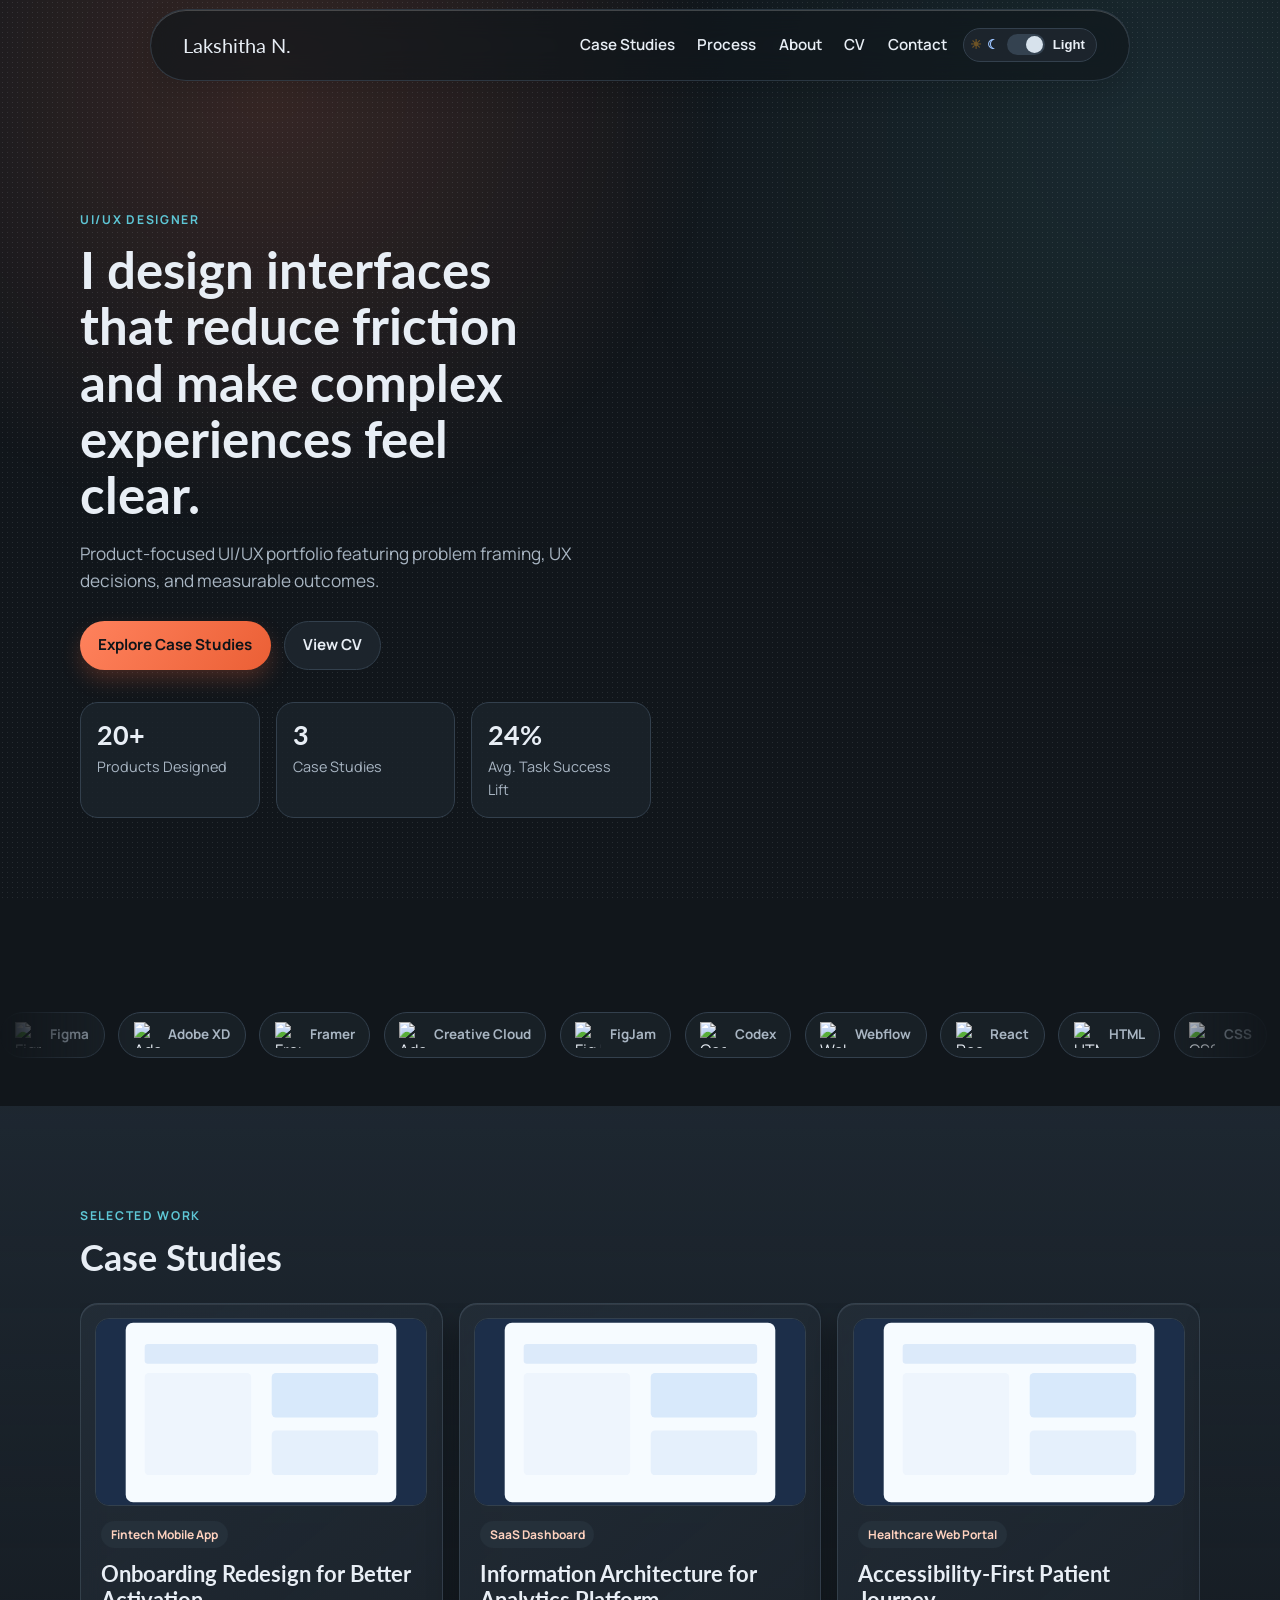
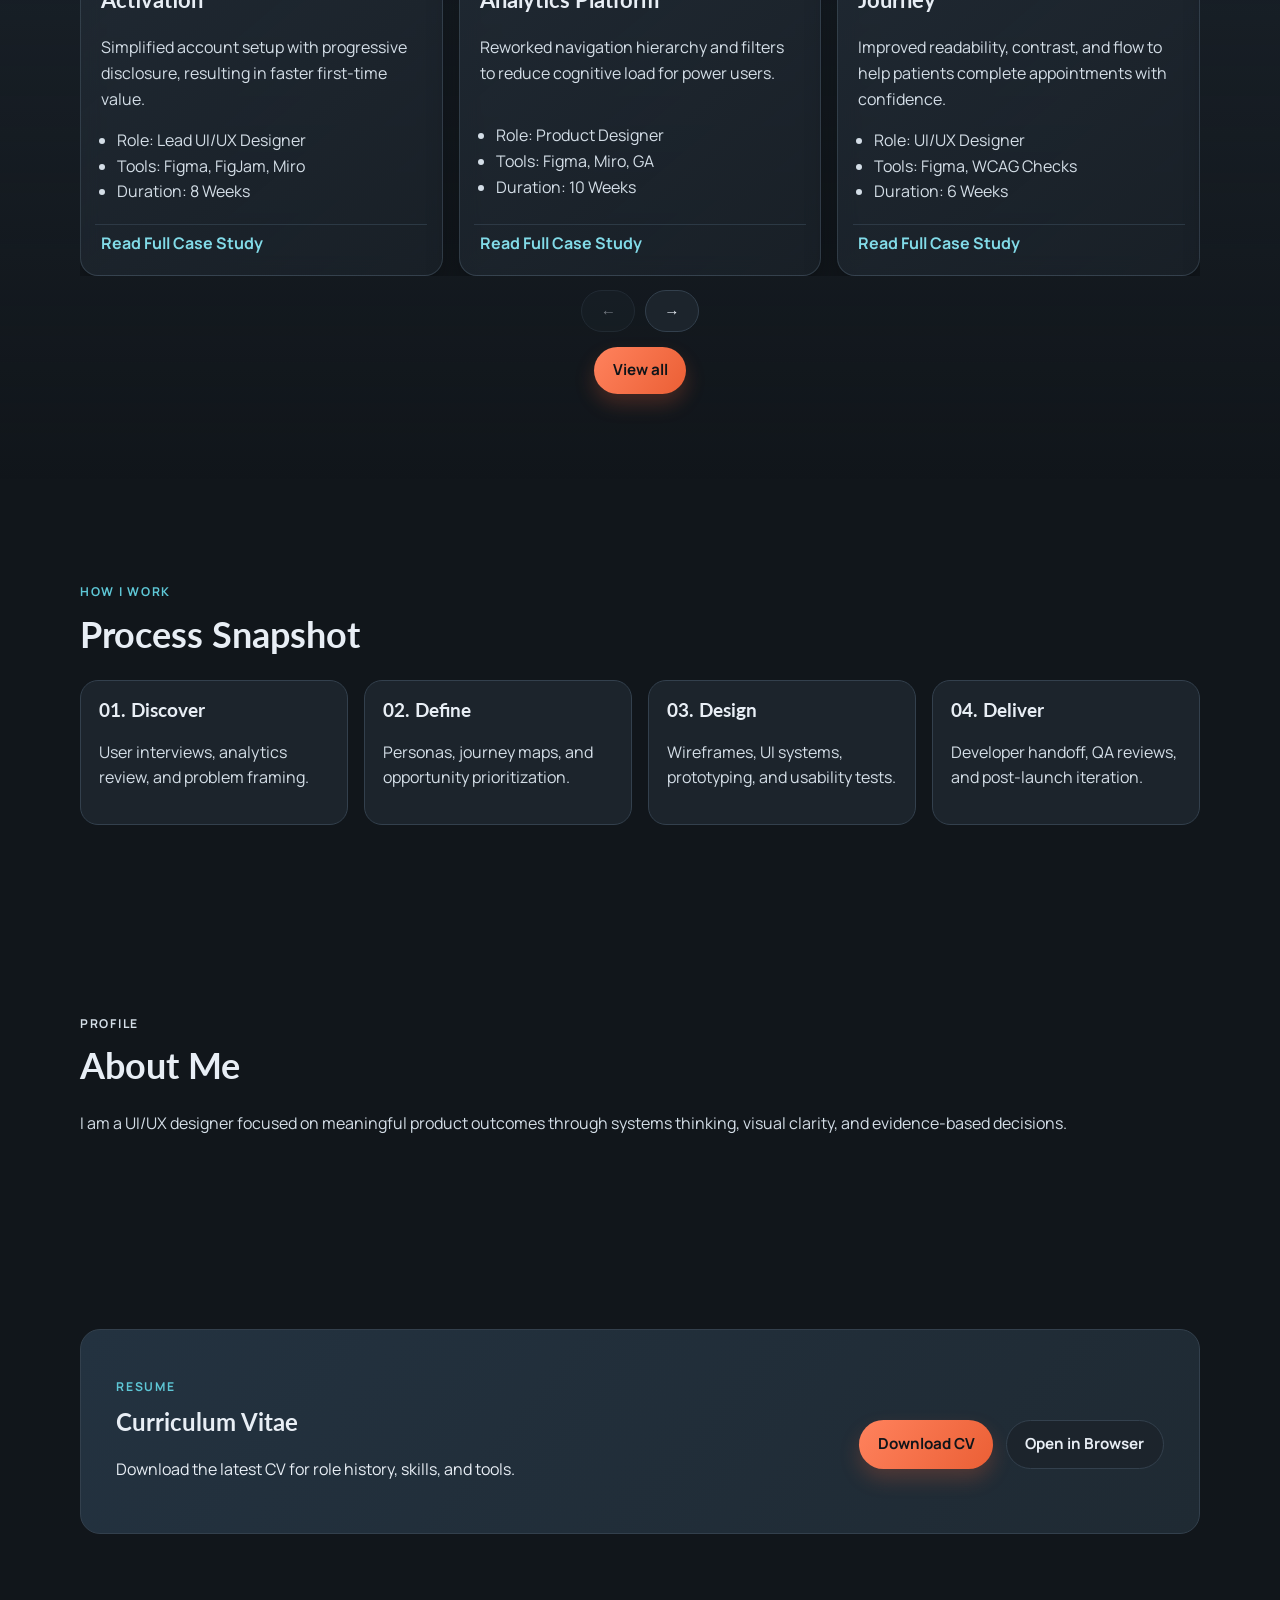
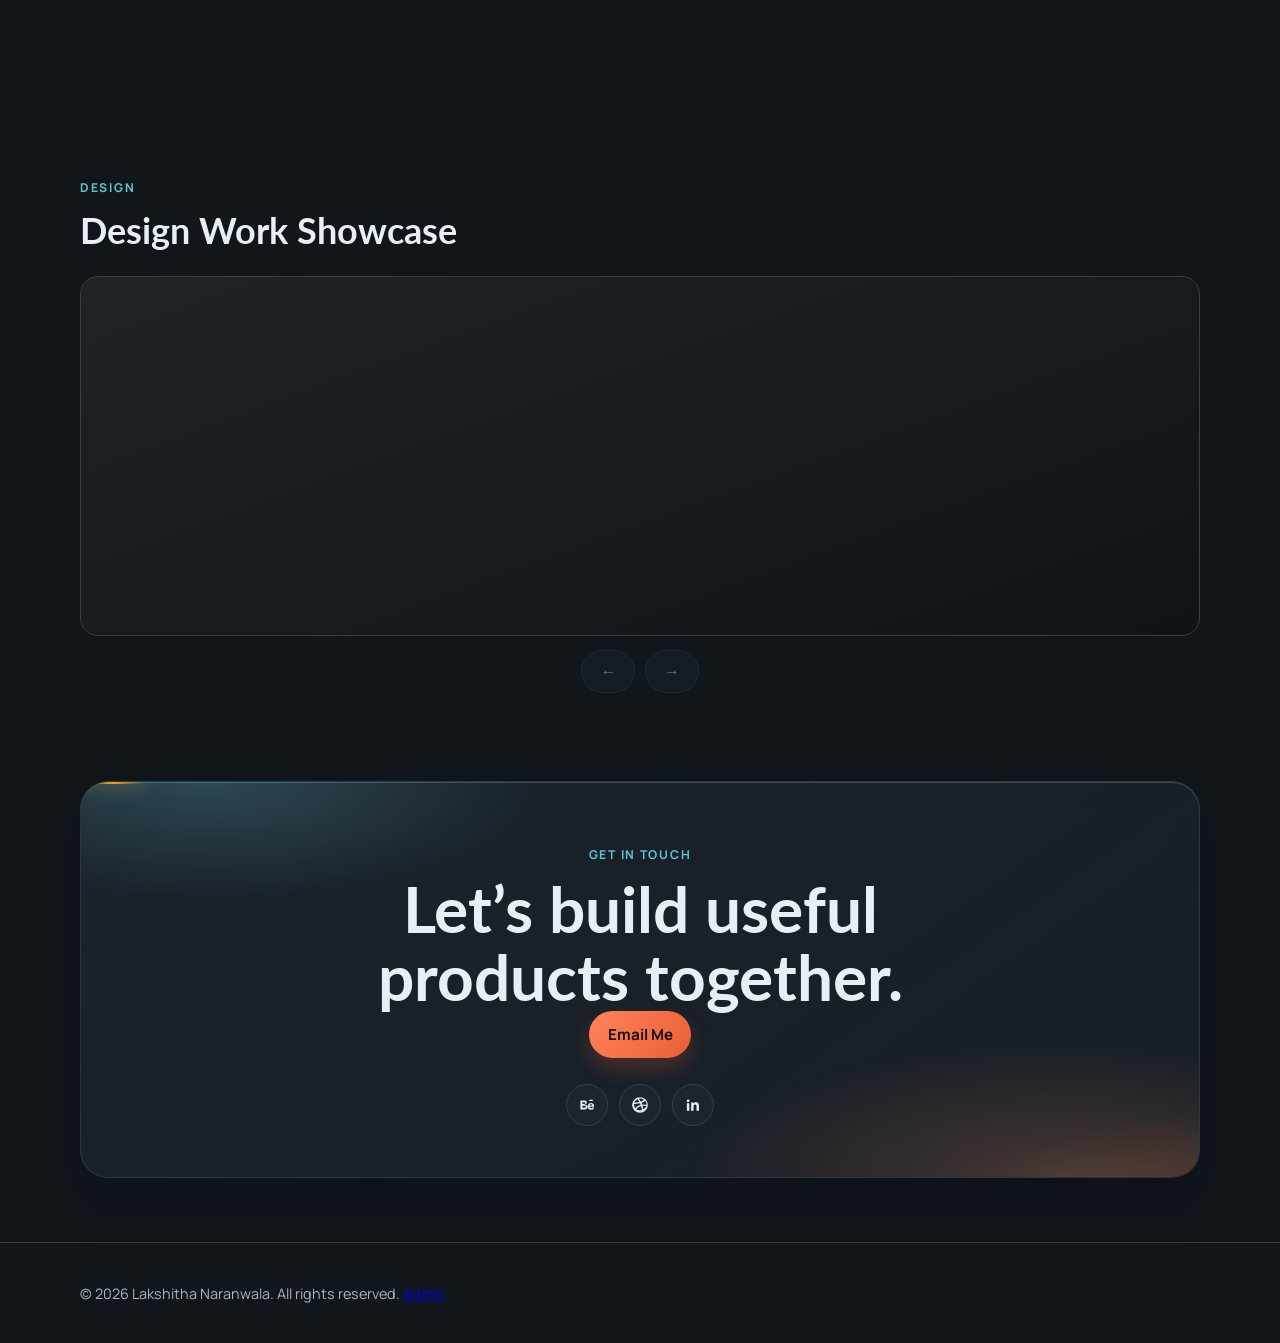
==== index.html @ b1d3817d "new case study page" ====
<!DOCTYPE html>
<html lang="en" data-theme="light">
  <head>
    <meta charset="UTF-8" />
    <meta name="viewport" content="width=device-width, initial-scale=1.0" />
    <title>Lakshitha Naranwala | UI/UX Portfolio</title>
    <meta
      name="description"
      content="UI/UX portfolio with case studies, process snapshots, and CV download."
    />
    <link rel="preconnect" href="https://fonts.googleapis.com" />
    <link rel="preconnect" href="https://fonts.gstatic.com" crossorigin />
    <link
      href="https://fonts.googleapis.com/css2?family=Lato:wght@500;700&family=Manrope:wght@400;500;700&display=swap"
      rel="stylesheet"
    />
    <link rel="stylesheet" href="styles.css" />
  </head>
  <body>
    <div class="grain" aria-hidden="true"></div>
    <header class="site-header" id="top">
      <nav class="nav container">
        <a class="brand" href="#top">Lakshitha N.</a>
        <ul class="nav-links">
          <li><a href="#work">Case Studies</a></li>
          <li><a href="#process">Process</a></li>
          <li><a href="#about">About</a></li>
          <li><a href="#cv">CV</a></li>
          <li><a href="#contact">Contact</a></li>
        </ul>
        <div class="nav-actions">
          <button class="theme-toggle" aria-label="Switch to dark mode" aria-pressed="false" title="Toggle theme">
            <span class="theme-icons" aria-hidden="true">
              <span class="icon-sun">☀</span>
              <span class="icon-moon">☾</span>
            </span>
            <span class="toggle-track" aria-hidden="true">
              <span class="toggle-thumb"></span>
            </span>
            <span class="toggle-label">Dark</span>
          </button>
          <button class="menu-btn" aria-label="Toggle navigation" aria-expanded="false">Menu</button>
        </div>
      </nav>
    </header>

    <main>
      <section class="hero container reveal">
        <div class="hero-layout">
          <div class="hero-main">
            <p class="eyebrow">UI/UX Designer</p>
            <h1>
              I design interfaces that reduce friction and make complex experiences feel clear.
            </h1>
            <p class="hero-copy">
              Product-focused UI/UX portfolio featuring problem framing, UX decisions, and measurable outcomes.
            </p>
            <div class="hero-actions">
              <a class="btn primary" href="#work">Explore Case Studies</a>
              <a class="btn ghost" href="assets/LakshithaNaranwala.pdf" target="_blank" rel="noopener">View CV</a>
            </div>
            <div class="hero-stats">
              <article>
                <h3>20+</h3>
                <p>Products Designed</p>
              </article>
              <article>
                <h3>3</h3>
                <p>Case Studies</p>
              </article>
              <article>
                <h3>24%</h3>
                <p>Avg. Task Success Lift</p>
              </article>
            </div>
          </div>
          <aside class="hero-spline-side" aria-label="3D interactive Spline animation">
            <spline-viewer
              class="hero-spline"
              url="https://prod.spline.design/DwSkJLmVl4JwE1gR/scene.splinecode"
            ></spline-viewer>
          </aside>
        </div>
      </section>

      <section class="logo-loop" aria-label="Design tools used">
        <div class="logo-marquee">
          <div class="logo-track">
            <div class="logo-item">
              <img src="https://img.icons8.com/color/96/figma--v1.png" alt="Figma logo" loading="lazy" />
              <span>Figma</span>
            </div>
            <div class="logo-item">
              <img src="https://img.icons8.com/color/96/adobe-xd--v2.png" alt="Adobe XD logo" loading="lazy" />
              <span>Adobe XD</span>
            </div>
            <div class="logo-item">
              <img src="https://img.icons8.com/?size=100&id=VNCICI1KKMxr&format=png&color=000000" alt="Framer logo" loading="lazy" />
              <span>Framer</span>
            </div>
            <div class="logo-item">
              <img
                src="https://img.icons8.com/color/96/adobe-creative-cloud.png"
                alt="Adobe Creative Cloud logo"
                loading="lazy"
              />
              <span>Creative Cloud</span>
            </div>
            <div class="logo-item">
              <img src="https://img.icons8.com/color/96/figma--v1.png" alt="FigJam logo" loading="lazy" />
              <span>FigJam</span>
            </div>
            <div class="logo-item">
              <img src="https://img.icons8.com/fluency/96/chatgpt.png" alt="Codex logo" loading="lazy" />
              <span>Codex</span>
            </div>
            <div class="logo-item">
              <img src="https://img.icons8.com/color/96/webflow.png" alt="Webflow logo" loading="lazy" />
              <span>Webflow</span>
            </div>
            <div class="logo-item">
              <img src="https://img.icons8.com/color/96/react-native.png" alt="React logo" loading="lazy" />
              <span>React</span>
            </div>
            <div class="logo-item">
              <img src="https://img.icons8.com/color/96/html-5--v1.png" alt="HTML logo" loading="lazy" />
              <span>HTML</span>
            </div>
            <div class="logo-item">
              <img src="https://img.icons8.com/color/96/css3.png" alt="CSS logo" loading="lazy" />
              <span>CSS</span>
            </div>
            <div class="logo-item">
              <img src="https://img.icons8.com/color/96/javascript--v1.png" alt="JavaScript logo" loading="lazy" />
              <span>JS</span>
            </div>
        
          </div>
          <div class="logo-track" aria-hidden="true">
            <div class="logo-item">
              <img src="https://img.icons8.com/color/96/figma--v1.png" alt="" loading="lazy" />
              <span>Figma</span>
            </div>
            <div class="logo-item">
              <img src="https://img.icons8.com/color/96/adobe-xd--v2.png" alt="" loading="lazy" />
              <span>Adobe XD</span>
            </div>
            <div class="logo-item">
              <img src="https://img.icons8.com/?size=100&id=VNCICI1KKMxr&format=png&color=000000" alt="" loading="lazy" />
              <span>Framer</span>
            </div>
            <div class="logo-item">
              <img src="https://img.icons8.com/color/96/adobe-creative-cloud.png" alt="" loading="lazy" />
              <span>Creative Cloud</span>
            </div>
            <div class="logo-item">
              <img src="https://img.icons8.com/color/96/figma--v1.png" alt="" loading="lazy" />
              <span>FigJam</span>
            </div>
            <div class="logo-item">
              <img src="https://img.icons8.com/fluency/96/chatgpt.png" alt="" loading="lazy" />
              <span>Codex</span>
            </div>
            <div class="logo-item">
              <img src="https://img.icons8.com/color/96/webflow.png" alt="" loading="lazy" />
              <span>Webflow</span>
            </div>
            <div class="logo-item">
              <img src="https://img.icons8.com/color/96/react-native.png" alt="" loading="lazy" />
              <span>React</span>
            </div>
            <div class="logo-item">
              <img src="https://img.icons8.com/color/96/html-5--v1.png" alt="" loading="lazy" />
              <span>HTML</span>
            </div>
            <div class="logo-item">
              <img src="https://img.icons8.com/color/96/css3.png" alt="" loading="lazy" />
              <span>CSS</span>
            </div>
            <div class="logo-item">
              <img src="https://img.icons8.com/color/96/javascript--v1.png" alt="" loading="lazy" />
              <span>JS</span>
            </div>
          
          </div>
        </div>
      </section>

      <section class="case-studies" id="work">
        <div class="container">
          <div class="section-head reveal">
            <p class="eyebrow">Selected Work</p>
            <h2>Case Studies</h2>
          </div>
          <div class="study-carousel reveal" id="studyCarousel" aria-label="Case studies carousel">
            <div class="study-window">
              <div class="study-track" id="studyTrack"></div>
            </div>
            <div class="carousel-controls">
              <button class="btn ghost carousel-btn" id="studyPrev" type="button" aria-label="Previous case studies">←</button>
              <button class="btn ghost carousel-btn" id="studyNext" type="button" aria-label="Next case studies">→</button>
            </div>
            <div class="carousel-actions">
              <a class="btn primary" href="case-studies.html">View all</a>
            </div>
          </div>
        </div>
      </section>

      <section class="process container" id="process">
        <div class="section-head reveal">
          <p class="eyebrow">How I Work</p>
          <h2>Process Snapshot</h2>
        </div>
        <div class="timeline">
          <article class="reveal">
            <h3>01. Discover</h3>
            <p>User interviews, analytics review, and problem framing.</p>
          </article>
          <article class="reveal">
            <h3>02. Define</h3>
            <p>Personas, journey maps, and opportunity prioritization.</p>
          </article>
          <article class="reveal">
            <h3>03. Design</h3>
            <p>Wireframes, UI systems, prototyping, and usability tests.</p>
          </article>
          <article class="reveal">
            <h3>04. Deliver</h3>
            <p>Developer handoff, QA reviews, and post-launch iteration.</p>
          </article>
        </div>
      </section>

      <section class="about container" id="about">
        <div class="section-head reveal">
          <p class="eyebrow">Profile</p>
          <h2>About Me</h2>
        </div>
        <p class="reveal">
          I am a UI/UX designer focused on meaningful product outcomes through systems thinking,
          visual clarity, and evidence-based decisions.
        </p>
      </section>

      <section class="cv container" id="cv">
        <div class="cv-card reveal">
          <div>
            <p class="eyebrow">Resume</p>
            <h2>Curriculum Vitae</h2>
            <p>Download the latest CV for role history, skills, and tools.</p>
          </div>
          <div class="cv-actions">
            <a class="btn primary" href="assets/LakshithaNaranwala.pdf" download>Download CV</a>
            <a class="btn ghost" href="assets/LakshithaNaranwala.pdf" target="_blank" rel="noopener">Open in Browser</a>
          </div>
        </div>
      </section>

      <section class="design-work container" id="design-work">
        <div class="section-head reveal">
          <p class="eyebrow">Design</p>
          <h2>Design Work Showcase</h2>
        </div>
        <div class="design-carousel reveal">
          <div class="design-stage">
            <div class="design-track" id="designTrack"></div>
          </div>
        
          <div class="carousel-controls">
            <button class="btn ghost carousel-btn" id="designPrev" type="button" aria-label="Previous designs">←</button>
            <button class="btn ghost carousel-btn" id="designNext" type="button" aria-label="Next designs">→</button>
          </div>
        </div>
      </section>

      <section class="contact container reveal" id="contact">
        <p class="eyebrow">Get in Touch</p>
        <h2>Let’s build useful products together.</h2>
        <a class="btn primary" href="mailto:youremail@example.com">Email Me</a>
        <div class="social-row" aria-label="Social profiles">
          <a
            class="social-link"
            href="https://www.behance.net/lakshithanaranwala"
            target="_blank"
            rel="noopener"
            aria-label="Behance profile"
          >
            <svg viewBox="0 0 24 24" aria-hidden="true"><path d="M9.25 11.2c1.42 0 2.44-.97 2.44-2.3 0-1.5-1.17-2.26-2.95-2.26H4.09v10.72h5.09c2.12 0 3.4-1.15 3.4-2.94 0-1.53-1.07-2.7-3.33-2.7Zm-2.69-2.43h2.01c.82 0 1.31.34 1.31 1.03 0 .74-.56 1.07-1.39 1.07H6.56V8.77Zm2.22 6.43H6.56v-2.37h2.31c1.03 0 1.57.38 1.57 1.16 0 .76-.56 1.21-1.66 1.21Zm7.95-5.74c-2.38 0-3.95 1.64-3.95 4.06 0 2.49 1.55 4.09 4 4.09 1.98 0 3.38-1.01 3.74-2.73h-2.12c-.19.54-.78.88-1.56.88-1.04 0-1.72-.61-1.84-1.64h5.62v-.65c0-2.39-1.4-4.01-3.89-4.01Zm-1.7 3.08c.17-.95.8-1.47 1.7-1.47.93 0 1.51.52 1.57 1.47h-3.27ZM14.6 7.15h4.34V5.73H14.6v1.42Z"/></svg>
          </a>
          <a
            class="social-link"
            href="https://dribbble.com/Naranwala"
            target="_blank"
            rel="noopener"
            aria-label="Dribbble profile"
          >
            <svg viewBox="0 0 24 24" aria-hidden="true"><path d="M12 2.6a9.4 9.4 0 1 0 0 18.8 9.4 9.4 0 0 0 0-18.8Zm6.4 4.33a7.77 7.77 0 0 1 1.66 4.8 16.4 16.4 0 0 0-5.2-.14 27.3 27.3 0 0 0-.91-1.98 13.4 13.4 0 0 0 4.45-2.68ZM12 4.24c1.77 0 3.4.6 4.69 1.6a11.8 11.8 0 0 1-3.5 2.2 38.2 38.2 0 0 0-2.33-3.39c.37-.27.75-.41 1.14-.41ZM8.99 5A36.8 36.8 0 0 1 11.3 8.3a32.3 32.3 0 0 1-6.36.8 7.8 7.8 0 0 1 4.05-4.1Zm-4.15 5.77h.34a34 34 0 0 0 6.94-.92c.29.53.56 1.08.8 1.64l-.4.12c-3.78 1.2-5.79 3.59-6.3 4.27a7.72 7.72 0 0 1-1.38-5.1Zm2.6 6.3c.36-.47 1.96-2.4 5.44-3.58l.23-.07c.56 1.45.95 2.96 1.14 4.5a7.77 7.77 0 0 1-6.82-.85Zm8.44.03a29 29 0 0 0-1.01-4.12 14.7 14.7 0 0 1 4.98.17 7.79 7.79 0 0 1-3.97 3.95Z"/></svg>
          </a>
          <a
            class="social-link"
            href="https://lk.linkedin.com/in/lakshitha-naranwala"
            target="_blank"
            rel="noopener"
            aria-label="LinkedIn profile"
          >
            <svg viewBox="0 0 24 24" aria-hidden="true"><path d="M6.14 8.75a1.72 1.72 0 1 1 0-3.44 1.72 1.72 0 0 1 0 3.44Zm-1.48 10.1h2.95V9.95H4.66v8.9Zm5.11 0h2.94v-4.96c0-1.32.25-2.6 1.88-2.6 1.6 0 1.62 1.5 1.62 2.7v4.86h2.95V13.4c0-2.66-.57-4.7-3.68-4.7-1.49 0-2.49.82-2.9 1.6h-.04v-1.36H9.77c.04.9 0 9.91 0 9.91Z"/></svg>
          </a>
        </div>
      </section>
    </main>

    <footer class="site-footer">
      <div class="container">
        <p>© <span id="year"></span> Lakshitha Naranwala. All rights reserved. <a href="admin.html">Admin</a></p>
      </div>
    </footer>

    <script type="module" src="https://unpkg.com/@splinetool/viewer@1.9.59/build/spline-viewer.js"></script>
    <script src="script.js"></script>
  </body>
</html>
---- styles.css ----
:root {
  --bg: #f5f0e8;
  --surface: #fffaf3;
  --surface-2: #f2e4d7;
  --text: #2d2218;
  --muted: #6a5848;
  --accent: #d65733;
  --accent-strong: #c6401d;
  --accent-2: #1f7a8c;
  --border: #dbc8b6;
  --shadow: 0 12px 32px rgba(71, 49, 31, 0.12);
  --header-bg: rgba(245, 240, 232, 0.75);
  --header-border: rgba(219, 200, 182, 0.5);
  --glow-1: rgba(214, 87, 51, 0.17);
  --glow-2: rgba(31, 122, 140, 0.13);
  --grain-color: #000;
  --solid-on-accent: #fff;
  --primary-shadow: 0 10px 20px rgba(198, 64, 29, 0.26);
  --stat-card-bg: rgba(255, 250, 243, 0.82);
  --frost-bg: rgba(255, 250, 243, 0.6);
  --case-gradient: linear-gradient(180deg, rgba(242, 228, 215, 0.55), rgba(245, 240, 232, 0));
  --study-bg-1: rgba(255, 250, 243, 0.78);
  --study-bg-2: rgba(255, 250, 243, 0.52);
  --study-border: rgba(255, 255, 255, 0.48);
  --study-shadow: 0 14px 28px rgba(58, 41, 26, 0.14);
  --inner-highlight: rgba(255, 255, 255, 0.45);
  --study-text: #4e3e30;
  --study-link: #0f5f6f;
  --tag-text: #5e401f;
  --cv-gradient: linear-gradient(130deg, #f8e9da, #e5f2f5);
  --mask-solid: #000;
  --switch-track: #d7c5b2;
  --switch-thumb: #fffaf3;
  --case-hero-bg: linear-gradient(145deg, rgba(255, 255, 255, 0.78), rgba(226, 240, 247, 0.58));
  --radius: 18px;
}

:root[data-theme='dark'] {
  --bg: #11161b;
  --surface: #1c242c;
  --surface-2: #25303a;
  --text: #e8eef5;
  --muted: #a8b5c2;
  --accent: #ff825d;
  --accent-strong: #eb5f35;
  --accent-2: #5ec7d6;
  --border: #33404d;
  --shadow: 0 14px 34px rgba(0, 0, 0, 0.45);
  --header-bg: rgba(17, 22, 27, 0.78);
  --header-border: rgba(71, 88, 104, 0.5);
  --glow-1: rgba(255, 130, 93, 0.16);
  --glow-2: rgba(94, 199, 214, 0.12);
  --grain-color: #cfd7e0;
  --solid-on-accent: #0f1419;
  --primary-shadow: 0 10px 20px rgba(235, 95, 53, 0.24);
  --stat-card-bg: rgba(28, 36, 44, 0.82);
  --frost-bg: rgba(28, 36, 44, 0.72);
  --case-gradient: linear-gradient(180deg, rgba(34, 45, 56, 0.75), rgba(17, 22, 27, 0));
  --study-bg-1: rgba(36, 46, 57, 0.8);
  --study-bg-2: rgba(28, 36, 44, 0.62);
  --study-border: rgba(124, 149, 171, 0.24);
  --study-shadow: 0 16px 30px rgba(0, 0, 0, 0.4);
  --inner-highlight: rgba(255, 255, 255, 0.08);
  --study-text: #d4dee7;
  --study-link: #82dbe8;
  --tag-text: #ffd2bf;
  --cv-gradient: linear-gradient(130deg, #233240, #1f2a33);
  --mask-solid: #fff;
  --switch-track: #344250;
  --switch-thumb: #d7e2ec;
  --case-hero-bg: linear-gradient(145deg, rgba(34, 48, 63, 0.84), rgba(27, 40, 53, 0.76));
}

* {
  box-sizing: border-box;
}

html {
  scroll-behavior: smooth;
}

body {
  margin: 0;
  position: relative;
  background: var(--bg);
  color: var(--text);
  font-family: 'Manrope', sans-serif;
  line-height: 1.6;
  overflow-x: hidden;
  transition: background-color 0.3s ease, color 0.3s ease;
}

body::before,
body::after {
  content: '';
  position: fixed;
  inset: -8%;
  pointer-events: none;
  z-index: -2;
}

body::before {
  background: radial-gradient(circle at 25% 15%, var(--glow-1), transparent 32%);
  animation: glow-breathe-a 5s ease-in-out infinite;
}

body::after {
  background: radial-gradient(circle at 85% 20%, var(--glow-2), transparent 36%);
  animation: glow-breathe-b 10s ease-in-out infinite;
}

h1{
  font-family: 'Lato', sans-serif;
  line-height: 1.1;
  margin-top: 0;
  font-size: x-large;
}

h2,
h3,
a.brand {
  font-family: 'Lato', sans-serif;
  line-height: 1.2;
  margin-top: 0;
}

img {
  max-width: 100%;
  display: block;
}

.container {
  width: min(1120px, 92vw);
  margin: 0 auto;
}

.grain {
  position: fixed;
  inset: 0;
  pointer-events: none;
  opacity: 0.12;
  background-image: radial-gradient(var(--grain-color) 0.35px, transparent 0.35px);
  background-size: 5px 5px;
  z-index: -1;
}

body:has(.case-layout) .grain {
  display: none;
}

.site-header {
  position: sticky;
  top: 0;
  z-index: 40;
  padding: 0.55rem 0 0.2rem;
  background: transparent;
  border: 0;
  pointer-events: none;
  transition: padding 0.25s ease;
}

.nav {
  display: flex;
  align-items: center;
  justify-content: space-between;
  gap: 1rem;
  min-height: 72px;
  width: min(980px, 92vw);
  padding: 0 2rem;
  border-radius: 999px;
  border: 1px solid var(--header-border);
  background: color-mix(in srgb, var(--header-bg), transparent 12%);
  backdrop-filter: blur(14px) saturate(1.15);
  -webkit-backdrop-filter: blur(14px) saturate(1.15);
  box-shadow:
    0 10px 24px rgba(0, 0, 0, 0.12),
    inset 0 1px 0 rgba(255, 255, 255, 0.2);
  pointer-events: auto;
  transition: min-height 0.25s ease, box-shadow 0.25s ease, transform 0.25s ease;
}

.site-header.island-scrolled {
  padding-top: 0.35rem;
}

.site-header.island-scrolled .nav {
  min-height: 64px;
  transform: translateY(-1px);
  box-shadow:
    0 14px 30px rgba(0, 0, 0, 0.2),
    inset 0 1px 0 rgba(255, 255, 255, 0.18);
}

.brand {
  text-decoration: none;
  color: var(--text);
  font-size: 1.25rem;
}

.nav-actions {
  display: flex;
  align-items: center;
  gap: 0.55rem;
}

.nav-links {
  list-style: none;
  display: flex;
  gap: 1.4rem;
  margin: 0 0 0 auto;
  padding: 0;
}

.nav-links a {
  color: var(--text);
  text-decoration: none;
  font-weight: 600;
  font-size: 0.95rem;
}

.menu-btn {
  display: none;
  border: 1px solid var(--border);
  background: var(--surface);
  color: var(--text);
  border-radius: 999px;
  padding: 0.45rem 0.9rem;
  font-weight: 700;
}

.theme-toggle {
  display: inline-flex;
  align-items: center;
  gap: 0.5rem;
  border: 1px solid var(--border);
  background: var(--surface);
  color: var(--text);
  border-radius: 999px;
  padding: 0.35rem 0.7rem 0.35rem 0.4rem;
  font-weight: 700;
  font-size: 0.82rem;
  cursor: pointer;
}

.theme-icons {
  display: inline-flex;
  align-items: center;
  gap: 0.3rem;
  font-size: 0.82rem;
  line-height: 1;
}

.icon-sun,
.icon-moon {
  opacity: 0.5;
  transition: opacity 0.2s ease, color 0.2s ease;
}

.icon-sun {
  color: #d28d1d;
  opacity: 1;
}

.icon-moon {
  color: #6886a8;
}

:root[data-theme='dark'] .icon-sun {
  opacity: 0.45;
}

:root[data-theme='dark'] .icon-moon {
  opacity: 1;
  color: #9cc4ff;
}

.toggle-track {
  width: 38px;
  height: 21px;
  border-radius: 999px;
  background: var(--switch-track);
  padding: 2px;
  display: inline-flex;
  align-items: center;
}

.toggle-thumb {
  width: 17px;
  height: 17px;
  border-radius: 50%;
  background: var(--switch-thumb);
  transform: translateX(0);
  transition: transform 0.2s ease;
}

:root[data-theme='dark'] .toggle-thumb {
  transform: translateX(17px);
}

main {
  padding-bottom: 4rem;
}

section {
  padding: 5.5rem 0;
}

.hero {
  padding-top: 1.5rem;
}

.hero-layout {
  display: grid;
  grid-template-columns: minmax(0, 1.05fr) minmax(320px, 0.95fr);
  align-items: center;
  gap: clamp(1rem, 2.8vw, 2rem);
}

.hero-main {
  min-width: 0;
}

.eyebrow {
  text-transform: uppercase;
  letter-spacing: 0.14em;
  font-weight: 700;
  font-size: 0.76rem;
  color: var(--accent-2);
  margin-bottom: 0.7rem;
}

.hero h1 {
  font-size: clamp(2rem, 4vw, 4rem);
  max-width: 16ch;
  margin-bottom: 1rem;
}

.hero-copy {
  max-width: 60ch;
  color: var(--muted);
  font-size: 1.08rem;
}

.hero-actions,
.cv-actions {
  display: flex;
  flex-wrap: wrap;
  gap: 0.8rem;
  margin-top: 1.6rem;
}

.btn {
  display: inline-flex;
  align-items: center;
  justify-content: center;
  text-decoration: none;
  border-radius: 999px;
  font-weight: 700;
  font-size: 0.95rem;
  padding: 0.72rem 1.15rem;
  transition: transform 0.2s ease, box-shadow 0.2s ease, background-color 0.2s ease;
}

.btn:hover {
  transform: translateY(-2px);
}

.btn.primary {
  color: var(--solid-on-accent);
  background: linear-gradient(125deg, var(--accent), var(--accent-strong));
  box-shadow: var(--primary-shadow);
}

.btn.ghost {
  color: var(--text);
  background: var(--surface);
  border: 1px solid var(--border);
}

.hero-stats {
  margin-top: 2rem;
  display: grid;
  grid-template-columns: repeat(3, minmax(120px, 1fr));
  gap: 1rem;
}

.hero-stats article {
  background: var(--stat-card-bg);
  border: 1px solid var(--border);
  border-radius: var(--radius);
  padding: 1rem;
}

.hero-stats h3 {
  margin-bottom: 0.2rem;
  font-size: 1.7rem;
}

.hero-stats p {
  margin: 0;
  font-size: 0.9rem;
  color: var(--muted);
}

.hero-spline-side {
  min-height: 420px;
}

.hero-spline {
  width: 800px;
  height: 800px;
  display: block;
}

.logo-loop {
  padding: 1rem 0 3rem;
  background: transparent;
}

.logo-marquee {
  width: 100%;
  display: flex;
  gap: 0.85rem;
  overflow: hidden;
  mask-image: linear-gradient(to right, transparent, var(--mask-solid) 10%, var(--mask-solid) 90%, transparent);
}

.logo-track {
  min-width: max-content;
  flex-shrink: 0;
  display: flex;
  align-items: center;
  gap: 0.85rem;
  animation: logo-scroll 20s linear infinite;
}

.logo-item {
  display: inline-flex;
  align-items: center;
  gap: 0.55rem;
  border: 1px solid var(--border);
  border-radius: 999px;
  padding: 0.55rem 0.9rem;
  background: var(--frost-bg);
  backdrop-filter: blur(4px);
}

.logo-item img {
  width: 26px;
  height: 26px;
  object-fit: contain;
}

.logo-item span {
  font-size: 0.84rem;
  color: var(--muted);
  font-weight: 700;
  white-space: nowrap;
}

.section-head {
  margin-bottom: 1.5rem;
}

.section-head.problem-head {
  margin-bottom: 0;
}

.section-head h2 {
  font-size: clamp(1.6rem, 2.8vw, 2.6rem);
  margin-bottom: 0.2rem;
}

.section-head.center {
  text-align: center;
}

.section-head.center h2 {
  margin-left: auto;
  margin-right: auto;
}

.section-head.problem-head + .cs-problem {
  padding-top: 0;
}

.case-studies {
  background: var(--case-gradient);
}

.study-grid {
  display: grid;
  grid-template-columns: repeat(3, minmax(0, 1fr));
  gap: 1rem;
}

.study-carousel {
  margin-top: 0.4rem;
}

.study-window {
  overflow: hidden;
}

.study-track {
  display: flex;
  gap: 1rem;
  transition: transform 0.35s ease;
  will-change: transform;
}

.study-track .study-card {
  flex: 0 0 calc((100% - 2rem) / 3);
}

.carousel-controls {
  margin-top: 0.9rem;
  display: flex;
  justify-content: center;
  gap: 0.6rem;
}

.carousel-actions {
  margin-top: 0.9rem;
  display: flex;
  justify-content: center;
}

.carousel-btn {
  min-width: 52px;
}

.carousel-btn:disabled {
  opacity: 0.45;
  cursor: not-allowed;
}

.study-card {
  background: linear-gradient(140deg, var(--study-bg-1), var(--study-bg-2));
  border: 1px solid var(--study-border);
  border-radius: var(--radius);
  padding: 0.9rem;
  box-shadow: var(--study-shadow), inset 0 1px 0 var(--inner-highlight);
  backdrop-filter: blur(10px);
  -webkit-backdrop-filter: blur(10px);
  display: flex;
  flex-direction: column;
  min-height: 100%;
  position: relative;
  overflow: hidden;
  transition: opacity 0.32s ease, transform 0.32s ease;
}

.study-track:hover .study-card {
  opacity: 0.7;
}

.study-track:hover .study-card:hover {
  opacity: 1;
}

.study-card::before {
  content: '';
  position: absolute;
  top: 0;
  left: 0;
  width: 64px;
  height: 2px;
  border-radius: 999px;
  background: linear-gradient(
    90deg,
    rgba(86, 214, 255, 0),
    rgb(248, 162, 3),
    rgba(86, 214, 255, 0)
  );
  box-shadow: 0 0 16px rgba(255, 187, 0, 0.8), 0 0 28px rgba(86, 214, 255, 0.42);
  opacity: 0;
  pointer-events: none;
  z-index: 2;
}

.study-card:hover::before {
  opacity: 1;
  animation: study-border-travel 4.2s linear infinite;
}

@media (hover: none) {
  .study-track:hover .study-card,
  .study-track:hover .study-card:hover {
    opacity: 1;
  }

  .study-card:hover::before {
    opacity: 0;
    animation: none;
  }
}

@keyframes study-border-travel {
  0% {
    top: 0;
    left: 0;
    width: 64px;
    height: 2px;
  }
  24% {
    top: 0;
    left: calc(100% - 64px);
    width: 64px;
    height: 2px;
  }
  25% {
    top: 0;
    left: calc(100% - 2px);
    width: 2px;
    height: 64px;
  }
  49% {
    top: calc(100% - 64px);
    left: calc(100% - 2px);
    width: 2px;
    height: 64px;
  }
  50% {
    top: calc(100% - 2px);
    left: calc(100% - 64px);
    width: 64px;
    height: 2px;
  }
  74% {
    top: calc(100% - 2px);
    left: 0;
    width: 64px;
    height: 2px;
  }
  75% {
    top: calc(100% - 64px);
    left: 0;
    width: 2px;
    height: 64px;
  }
  100% {
    top: 0;
    left: 0;
    width: 2px;
    height: 64px;
  }
}

.study-card-media {
  margin: 0;
  border-radius: calc(var(--radius) - 4px);
  overflow: hidden;
  border: 1px solid var(--border);
  background: var(--surface);
}

.study-card-media img {
  width: 100%;
  aspect-ratio: 16 / 9;
  object-fit: cover;
  display: block;
}

.study-card-content {
  padding: 0.95rem 0.35rem 0.2rem;
  flex: 1;
}

.study-card-footer {
  margin-top: auto;
  padding: 0.4rem 0.35rem 0.2rem;
  border-top: 1px solid color-mix(in srgb, var(--border) 78%, transparent);
}

.tag {
  display: inline-block;
  background: var(--surface-2);
  color: var(--tag-text);
  border-radius: 999px;
  padding: 0.25rem 0.62rem;
  font-size: 0.75rem;
  font-weight: 700;
  margin-bottom: 0.85rem;
}

.tag-lock {
  margin-left: 0.35rem;
  font-size: 0.72rem;
  vertical-align: middle;
}

.study-card h3 {
  font-size: 1.35rem;
}

.study-card p,
.study-card li,
.about p,
.timeline p {
  color: var(--study-text);
}

.study-card p {
  display: -webkit-box;
  -webkit-line-clamp: 3;
  -webkit-box-orient: vertical;
  overflow: hidden;
  min-height: 4.5em;
}

.study-card ul {
  padding-left: 1rem;
}

.study-card-meta {
  margin-top: 0.65rem;
}

.study-card a {
  display: block;
  color: var(--study-link);
  font-weight: 700;
  text-decoration: none;
}

.case-studies-page {
  padding-bottom: 3rem;
}

.case-studies-page {
  background: #ffffff;
  position: relative;
}

html[data-theme='dark'] .case-studies-page {
  background: #000000;
}

.case-studies-page .grain {
  display: none;
}

.case-studies-page::before,
.case-studies-page::after {
  background: none;
  animation: none;
  content: none;
}

.case-studies-hero h1 {
  font-size: clamp(4.8rem, 12vw, 8.4rem);
  margin: 0.35rem 0 0.6rem;
}

.hero-dim-word {
  opacity: 0.5;
}

.principles-list {
  display: grid;
  grid-template-columns: repeat(4, minmax(0, 1fr));
  gap: 1.6rem;
  margin-top: 1.6rem;
}

.principle-row {
  display: grid;
  gap: 0.8rem;
  padding: 0.2rem 0.1rem;
  border: none;
  border-radius: 0;
  background: transparent;
}

.principle-icon {
  width: 44px;
  height: 44px;
  border-radius: 0;
  display: block;
  object-fit: contain;
  background: transparent;
}

html[data-theme='dark'] .case-studies-page .principle-icon {
  filter: invert(1);
}

.principle-row h3 {
  margin: 0 0 0.25rem;
}

.principle-row p {
  margin: 0;
  color: var(--muted);
}

.case-studies-grid-section {
  margin-top: 2rem;
}

.case-studies-grid {
  display: grid;
  grid-template-columns: repeat(2, minmax(0, 1fr));
  gap: 1.2rem;
  margin-top: 1.4rem;
}

@media (max-width: 900px) {
  .principles-list {
    grid-template-columns: repeat(2, minmax(0, 1fr));
  }

  .case-studies-grid {
    grid-template-columns: 1fr;
  }
}

@media (max-width: 600px) {
  .principles-list {
    grid-template-columns: 1fr;
  }
}

.timeline {
  display: grid;
  grid-template-columns: repeat(4, minmax(0, 1fr));
  gap: 1rem;
}

.timeline article {
  background: var(--surface);
  border: 1px solid var(--border);
  border-radius: var(--radius);
  padding: 1.1rem;
}

.cv-card {
  background: var(--cv-gradient);
  border: 1px solid var(--border);
  border-radius: calc(var(--radius) + 2px);
  padding: clamp(1.2rem, 2.8vw, 2.2rem);
  display: flex;
  align-items: center;
  justify-content: space-between;
  gap: 1rem;
}

.design-work {
  margin-top: 3.5rem;
}

.design-carousel {
  margin-top: 1.2rem;
}

.design-stage {
  position: relative;
  height: 360px;
  perspective: 1200px;
  overflow: hidden;
  border-radius: 18px;
  background: linear-gradient(160deg, rgba(255, 255, 255, 0.06), rgba(0, 0, 0, 0.08));
  border: 1px solid var(--border);
}

.design-track {
  position: relative;
  height: 100%;
  transform-style: preserve-3d;
}

.design-card {
  position: absolute;
  top: 50%;
  left: 50%;
  width: 260px;
  height: 320px;
  transform-style: preserve-3d;
  transform-origin: center;
  transition: transform 0.6s ease, opacity 0.4s ease;
  border-radius: 16px;
  overflow: hidden;
  background: var(--surface);
  box-shadow: 0 20px 40px rgba(0, 0, 0, 0.18);
  border: 1px solid color-mix(in srgb, var(--border) 65%, transparent);
}

.design-card img {
  width: 100%;
  height: 100%;
  object-fit: cover;
  display: block;
}

.design-empty {
  margin: 0.8rem 0 0;
  color: var(--muted);
}

@media (max-width: 900px) {
  .design-stage {
    height: 320px;
  }
  .design-card {
    width: 220px;
    height: 280px;
  }
}

.contact {
  text-align: center;
  position: relative;
  overflow: hidden;
  border-radius: 28px;
  border: 1px solid color-mix(in srgb, var(--border) 70%, transparent);
  background:
    radial-gradient(700px 280px at -8% -30%, rgba(82, 204, 255, 0.26), transparent 55%),
    radial-gradient(620px 240px at 108% 118%, rgba(255, 135, 74, 0.28), transparent 58%),
    linear-gradient(145deg, color-mix(in srgb, var(--surface) 90%, transparent), color-mix(in srgb, var(--frost-bg) 85%, transparent));
  box-shadow: 0 26px 50px rgba(4, 12, 26, 0.2), inset 0 1px 0 rgba(255, 255, 255, 0.18);
  backdrop-filter: blur(14px) saturate(1.08);
  -webkit-backdrop-filter: blur(14px) saturate(1.08);
  padding: clamp(2.2rem, 4vw, 3.2rem) clamp(1rem, 3vw, 2rem);
}

.contact > * {
  position: relative;
  z-index: 2;
}

.contact h1,
.contact h2 {
  font-size: clamp(2.1rem, 5.4vw, 4rem);
  line-height: 1.06;
  max-width: 18ch;
  margin: 0.35rem auto 0;
}

.contact::before {
  content: '';
  position: absolute;
  top: 0;
  left: 0;
  width: 64px;
  height: 2px;
  border-radius: 999px;
  background: linear-gradient(
    90deg,
    rgba(86, 214, 255, 0),
    rgb(248, 162, 3),
    rgba(86, 214, 255, 0)
  );
  box-shadow: 0 0 16px rgba(255, 187, 0, 0.8), 0 0 28px rgba(86, 214, 255, 0.42);
  opacity: 1;
  animation: contact-border-travel 4.2s linear infinite;
  pointer-events: none;
  z-index: 1;
}

.contact::after {
  content: '';
  position: absolute;
  inset: 0;
  border-radius: inherit;
  background:
    radial-gradient(500px 180px at 12% 0%, rgba(126, 220, 255, 0.2), transparent 66%),
    radial-gradient(560px 200px at 88% 100%, rgba(255, 153, 102, 0.2), transparent 68%);
  pointer-events: none;
  z-index: 0;
}

.social-row {
  margin-top: 1.6rem;
  display: flex;
  justify-content: center;
  align-items: center;
  gap: 0.7rem;
}

.contact-cta-btn {
  margin-top: 1.4rem;
}

.social-link {
  width: 42px;
  height: 42px;
  border-radius: 999px;
  display: inline-flex;
  align-items: center;
  justify-content: center;
  color: var(--text);
  border: 1px solid var(--border);
  background: var(--surface);
  transition: transform 0.22s ease, border-color 0.22s ease, color 0.22s ease;
}

.social-link svg {
  width: 20px;
  height: 20px;
  fill: currentColor;
}

.social-link:hover {
  transform: translateY(-2px);
  color: var(--accent-2);
  border-color: var(--accent-2);
}

@keyframes contact-border-travel {
  0% {
    top: 0;
    left: 0;
    width: 64px;
    height: 2px;
  }
  24% {
    top: 0;
    left: calc(100% - 64px);
    width: 64px;
    height: 2px;
  }
  25% {
    top: 0;
    left: calc(100% - 2px);
    width: 2px;
    height: 64px;
  }
  49% {
    top: calc(100% - 64px);
    left: calc(100% - 2px);
    width: 2px;
    height: 64px;
  }
  50% {
    top: calc(100% - 2px);
    left: calc(100% - 64px);
    width: 64px;
    height: 2px;
  }
  74% {
    top: calc(100% - 2px);
    left: 0;
    width: 64px;
    height: 2px;
  }
  75% {
    top: calc(100% - 64px);
    left: 0;
    width: 2px;
    height: 64px;
  }
  100% {
    top: 0;
    left: 0;
    width: 2px;
    height: 64px;
  }
}

.site-footer {
  border-top: 1px solid var(--border);
  padding: 1.5rem 0;
  color: var(--muted);
  font-size: 0.9rem;
}

.case-main {
  --cs-paragraph-size: 16px;
  --cs-problem-size: var(--cs-paragraph-size);
  padding: 4.5rem 0 3.5rem;
}

.case-hero {
  background: var(--case-hero-bg);
  border: 1px solid var(--border);
  border-radius: calc(var(--radius) + 4px);
  padding: clamp(1.2rem, 3vw, 2rem);
  box-shadow: var(--shadow);
}

.case-back {
  display: inline-flex;
  align-items: center;
  gap: 0.35rem;
  text-decoration: none;
  color: var(--accent-2);
  font-weight: 700;
  margin-bottom: 0.7rem;
}

.case-hero h1 {
  font-size: clamp(1.8rem, 4.5vw, 3.2rem);
  max-width: 18ch;
  margin-bottom: 0.6rem;
}

.case-summary {
  max-width: 64ch;
  color: var(--muted);
  margin-bottom: 1.2rem;
}

.case-meta {
  display: grid;
  grid-template-columns: repeat(4, minmax(130px, 1fr));
  gap: 0.8rem;
}

.case-meta article {
  background: var(--frost-bg);
  border: 1px solid var(--border);
  border-radius: 12px;
  padding: 0.7rem 0.75rem;
}

.case-meta h3 {
  font-size: 0.78rem;
  letter-spacing: 0.08em;
  text-transform: uppercase;
  color: var(--accent-2);
  margin-bottom: 0.28rem;
}

.case-meta p {
  margin: 0;
  color: var(--text);
  font-weight: 700;
  font-size: 0.92rem;
}

.case-layout {
  display: grid;
  gap: 1.5rem;
}

.cs-section {
  padding-top: 0.5rem;
}

.cs-hero {
  padding-top: 0.3rem;
}

.cs-hero-media {
  position: relative;
  
  border-radius: calc(var(--radius) + 1px);
  overflow: hidden;
  min-height: clamp(260px, 42vw, 420px);
  
}

.cs-hero-media img {
  width: 100%;
  height: 100%;
  object-fit: cover;
}

.cs-hero-overlay {
  position: absolute;
  inset: 0;
  background: linear-gradient(180deg, rgba(12, 22, 35, 0.14), rgba(12, 22, 35, 0.72));
}

.cs-hero-copy {
  position: absolute;
  left: clamp(1rem, 2vw, 1.6rem);
  right: clamp(1rem, 2vw, 1.6rem);
  bottom: clamp(1rem, 2.5vw, 1.8rem);
  color: #fff;
}

.cs-hero-copy h1 {
  margin: 0;
  max-width: 18ch;
  font-size: clamp(1.8rem, 4.6vw, 3.1rem);
}

.cs-overview-grid {
  display: grid;
  grid-template-columns: repeat(3, minmax(0, 1fr));
  gap: 0.8rem;
}

.cs-overview-text {
  margin: 0 0 0.9rem;
  color: var(--muted);
  max-width: 100% max-content;
  padding-bottom: 2rem;
  font-size: var(--cs-paragraph-size);
}

.cs-overview-grid article {
  background: var(--frost-bg);
  border: 1px solid var(--border);
  border-radius: 14px;
  padding: 0.9rem 0.95rem;
}

.cs-overview-grid h3 {
  margin-bottom: 0.3rem;
  font-size: 0.78rem;
  text-transform: uppercase;
  letter-spacing: 0.08em;
  color: var(--accent-2);
}

.cs-overview-grid p {
  margin: 0;
  font-weight: 700;

}

.cs-problem {
  padding: 1rem 0 0.2rem;
  max-width: 100% max-content;
}

.cs-problem p {
  margin: 0;
  max-width: 100% max-content;
  font-size: var(--cs-problem-size);
  font-weight: 700;
  line-height: 1.15;
  text-align: center;
  color: var(--text);
  padding-bottom: 2rem;
}

.cs-goal-text {
  margin: 0.4rem 0 0;
  color: var(--muted);
  font-size: var(--cs-paragraph-size);
}

.cs-subsection {
  margin-top: 1rem;
}

.cs-subsection h3 {
  margin-bottom: 1rem;
  font-size: 1.6rem;
  letter-spacing: 0.02em;
  text-transform: uppercase;
  color: var(--text);
}

.cs-subsection h3.process-title {
  display: inline-flex;
  align-items: center;
  gap: 0.55rem;
}

.process-icon {
  display: inline-flex;
  align-items: center;
  justify-content: center;
  width: 1.7rem;
  height: 1.7rem;
  border-radius: 999px;
  background: color-mix(in srgb, var(--accent-2) 18%, transparent);
  border: 1px solid color-mix(in srgb, var(--accent-2) 45%, transparent);
  font-size: 0.95rem;
  line-height: 1;
}

.cs-subsection .cs-two-col,
.cs-subsection .cs-single-image,
.cs-subsection .cs-ui-grid {
  margin-top: 0.6rem;
}

.cs-subsection p {
  color: var(--muted);
  margin: 3rem 0 0;
  font-size: var(--cs-paragraph-size);
}

.cs-design-intro {
  margin: 0.7rem 0 1.1rem !important;
  color: var(--muted);
  font-size: var(--cs-paragraph-size) !important;
}

.cs-section ul,
.cs-section ol {
  margin: 1rem 0 0 1.2rem;
  color: var(--muted);
  padding: 0;
}

.cs-section li {
  margin: 0.35rem 0;
}

.cs-two-col {
  display: grid;
  grid-template-columns: repeat(2, minmax(0, 1fr));
  gap: 0.7rem;
}

.cs-two-col figure,
.cs-single-image,
.cs-ui-grid figure {
  margin: 0;
}

.cs-two-col img,
.cs-single-image img,
.cs-ui-grid img {
  width: 100%;
  border: 1px solid var(--border);
  border-radius: 12px;
  background: var(--surface);
  cursor: zoom-in;
}

.cs-ui-grid {
  display: grid;
  grid-template-columns: 1fr;
  column-gap: 1.4rem;
  row-gap: 2.8rem;
}

.cs-ui-grid figcaption {
  margin-top: 0.7rem;
  color: var(--muted);
  font-size: var(--cs-paragraph-size);
}


.case-password-gate {
  min-height: 100vh;
  display: grid;
  place-items: center;
  padding: 1rem;
}

.case-password-card {
  width: min(460px, 92vw);
  background: var(--surface);
  border: 1px solid var(--border);
  border-radius: 16px;
  padding: 1.25rem;
  box-shadow: var(--shadow);
}

.case-password-card h1 {
  margin: 0 0 0.4rem;
  font-size: 1.6rem;
}

.case-password-card p {
  margin: 0 0 0.8rem;
  color: var(--muted);
}

.case-password-row {
  display: flex;
  gap: 0.55rem;
}

.case-password-row input {
  flex: 1;
  border: 1px solid var(--border);
  border-radius: 999px;
  background: var(--bg);
  color: var(--text);
  padding: 0.65rem 0.9rem;
  font: inherit;
}

.case-password-error {
  margin-top: 0.5rem;
  min-height: 1.05rem;
  color: #ff9f8a;
  font-size: 0.9rem;
}

.image-lightbox {
  position: fixed;
  inset: 0;
  z-index: 120;
  display: none;
}

.image-lightbox.open {
  display: block;
}

.image-lightbox-backdrop {
  position: absolute;
  inset: 0;
  background: rgba(6, 10, 16, 0.86);
  backdrop-filter: blur(3px);
}

.image-lightbox-content {
  position: absolute;
  inset: 0;
  display: grid;
  place-items: center;
  padding: min(4vw, 2rem);
}

.image-lightbox img {
  max-width: min(96vw, 1400px);
  max-height: 90vh;
  width: auto;
  height: auto;
  border-radius: 12px;
  border: 1px solid rgba(255, 255, 255, 0.26);
  box-shadow: 0 18px 40px rgba(0, 0, 0, 0.48);
  object-fit: contain;
}

.lightbox-close {
  position: absolute;
  top: 1rem;
  right: 1rem;
  border: 1px solid rgba(255, 255, 255, 0.34);
  background: rgba(10, 18, 30, 0.78);
  color: #fff;
  border-radius: 999px;
  width: 42px;
  height: 42px;
  font-size: 1.45rem;
  line-height: 1;
  cursor: pointer;
}

.reveal {
  opacity: 0;
  transform: translateY(16px);
  transition: opacity 0.6s ease, transform 0.6s ease;
}

.reveal.visible {
  opacity: 1;
  transform: translateY(0);
}

@keyframes logo-scroll {
  from {
    transform: translateX(0);
  }
  to {
    transform: translateX(-100%);
  }
}

@keyframes glow-breathe-a {
  0%,
  100% {
    opacity: 0.45;
    transform: scale(1);
  }
  50% {
    opacity: 0.72;
    transform: scale(1.03);
  }
}

@keyframes glow-breathe-b {
  0%,
  100% {
    opacity: 0.38;
    transform: scale(1);
  }
  50% {
    opacity: 0.66;
    transform: scale(1.05);
  }
}

@media (max-width: 1000px) {
  .hero-layout {
    grid-template-columns: 1fr;
  }

  .hero-spline-side {
    min-height: 340px;
  }

  .hero-spline {
    height: 340px;
  }

  .study-track .study-card {
    flex: 0 0 calc((100% - 1rem) / 2);
  }

  .study-grid {
    grid-template-columns: repeat(2, minmax(0, 1fr));
  }

  .timeline {
    grid-template-columns: repeat(2, minmax(0, 1fr));
  }
}

@media (max-width: 760px) {
  .site-header {
    padding-top: 0.45rem;
  }

  .nav {
    min-height: 66px;
    padding: 0 0.8rem;
  }

  section {
    padding: 4rem 0;
  }

  .hero-spline-side {
    display: none;
  }

  .menu-btn {
    display: inline-flex;
  }

  .theme-toggle {
    padding: 0.3rem 0.62rem 0.3rem 0.35rem;
  }

  .toggle-label {
    display: none;
  }

  .nav-links {
    position: absolute;
    right: 4vw;
    top: 62px;
    flex-direction: column;
    background: var(--surface);
    border: 1px solid var(--border);
    border-radius: 14px;
    padding: 0.75rem;
    min-width: 190px;
    box-shadow: var(--shadow);
    opacity: 0;
    pointer-events: none;
    transform: translateY(-8px);
    transition: all 0.2s ease;
  }

  .nav-links.open {
    opacity: 1;
    pointer-events: auto;
    transform: translateY(0);
  }

  .hero-stats,
  .case-meta,
  .cs-overview-grid,
  .cs-two-col,
  .cs-ui-grid,
  .study-grid,
  .timeline {
    grid-template-columns: 1fr;
  }

  .study-track .study-card {
    flex: 0 0 100%;
  }

  .logo-item {
    padding: 0.48rem 0.78rem;
  }

  .logo-item img {
    width: 22px;
    height: 22px;
  }

  .cv-card {
    flex-direction: column;
    align-items: flex-start;
  }
}
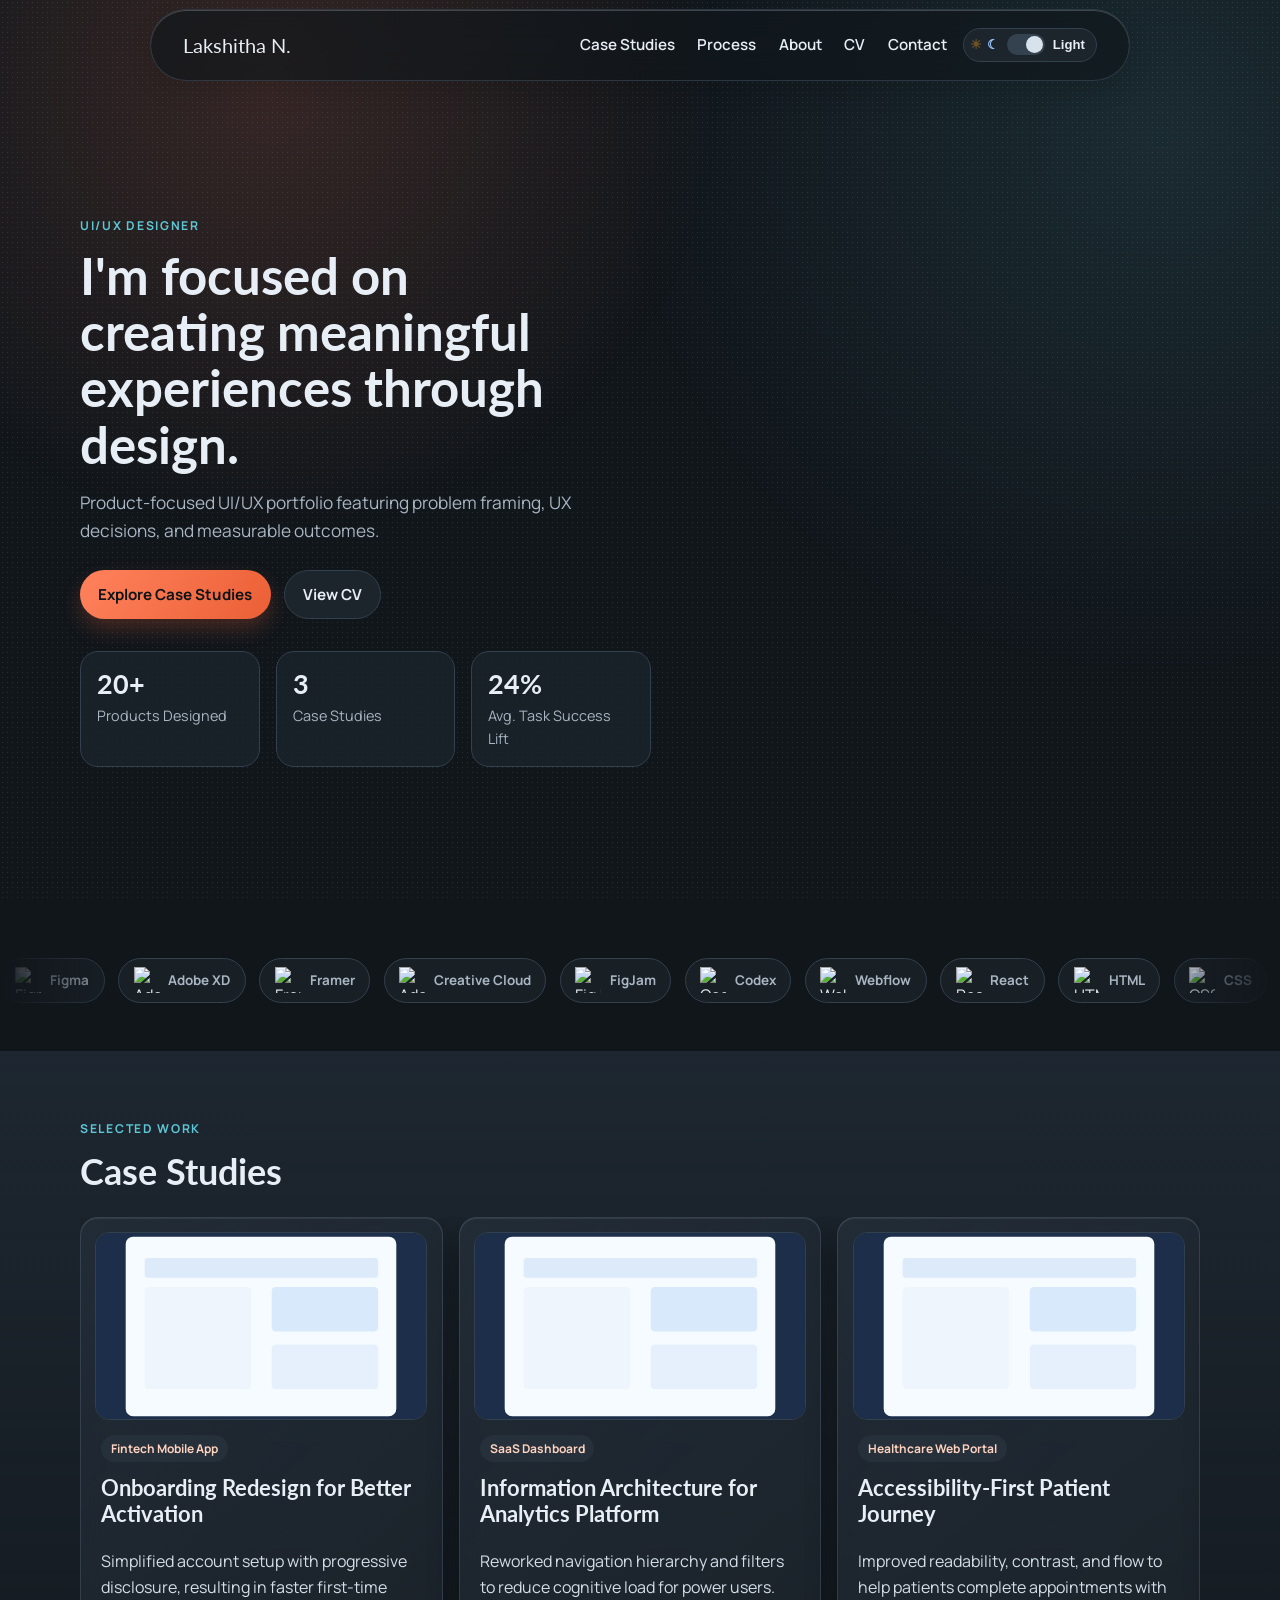
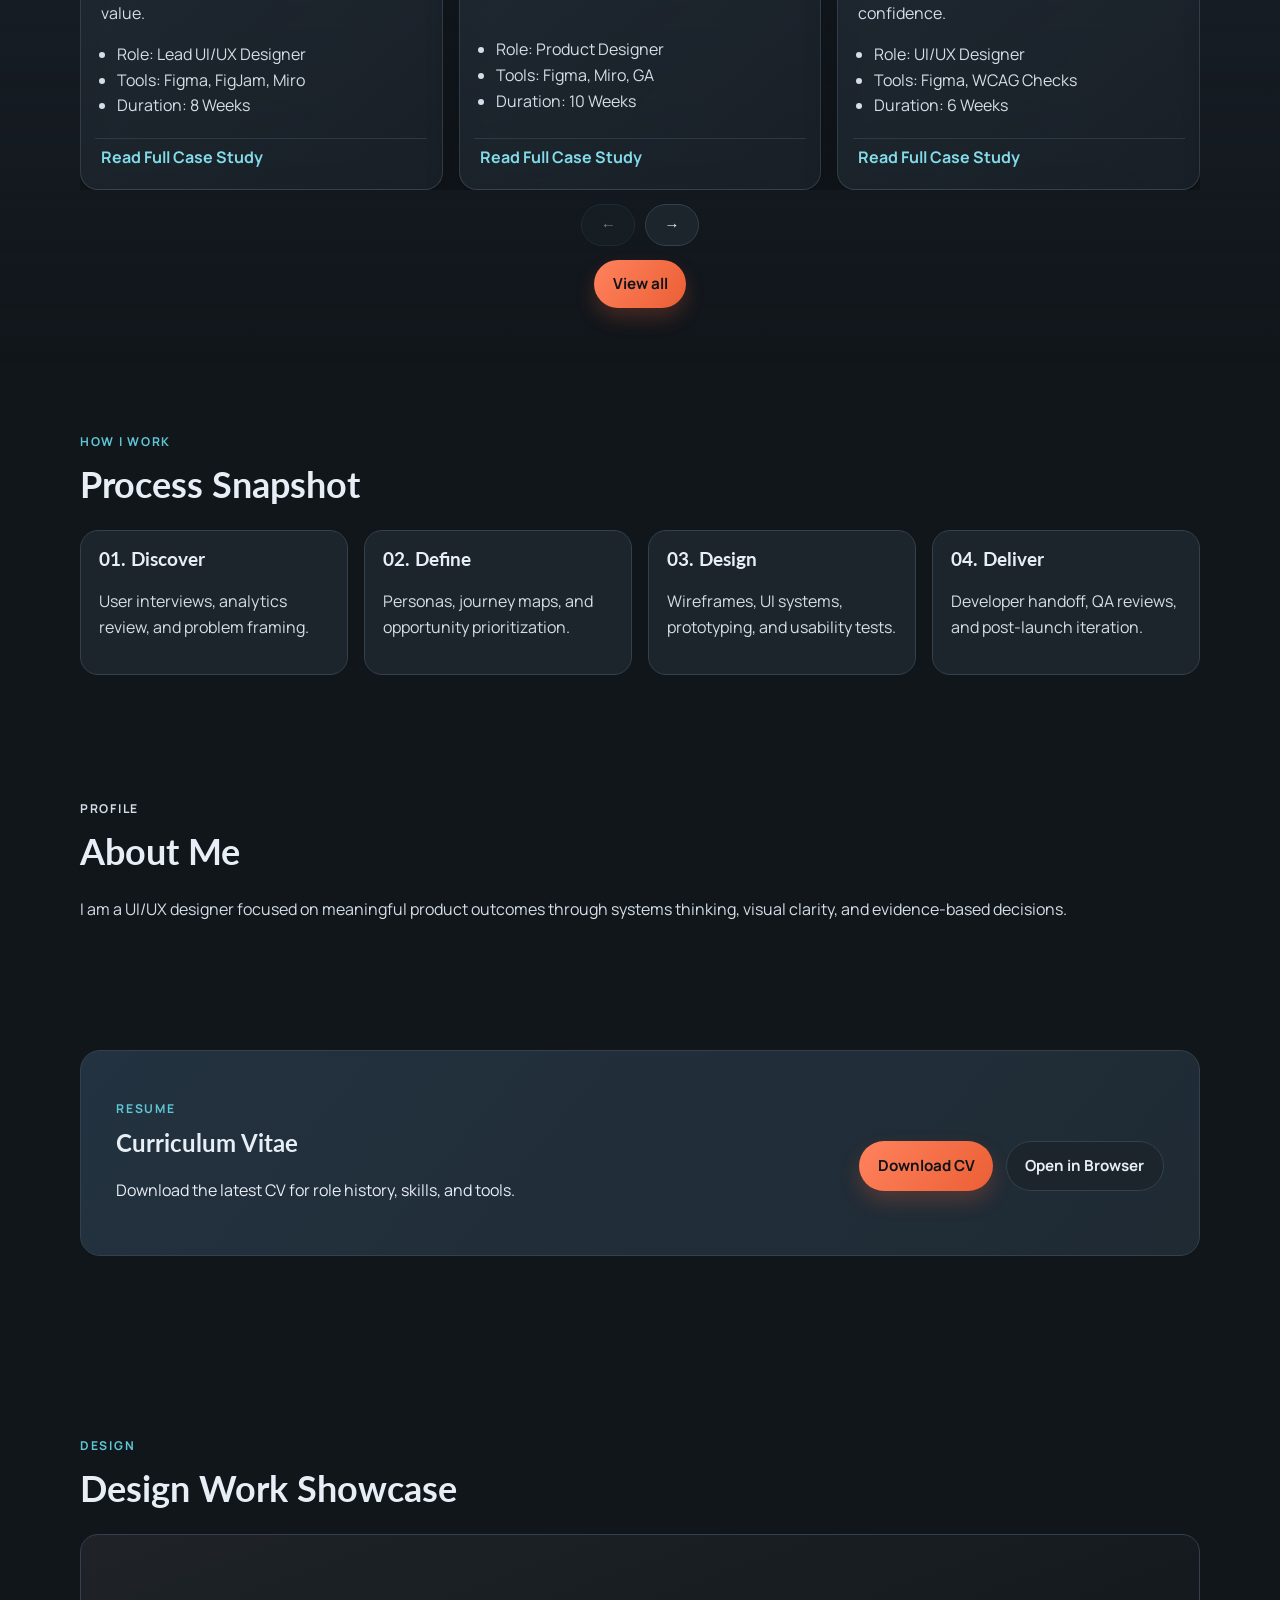
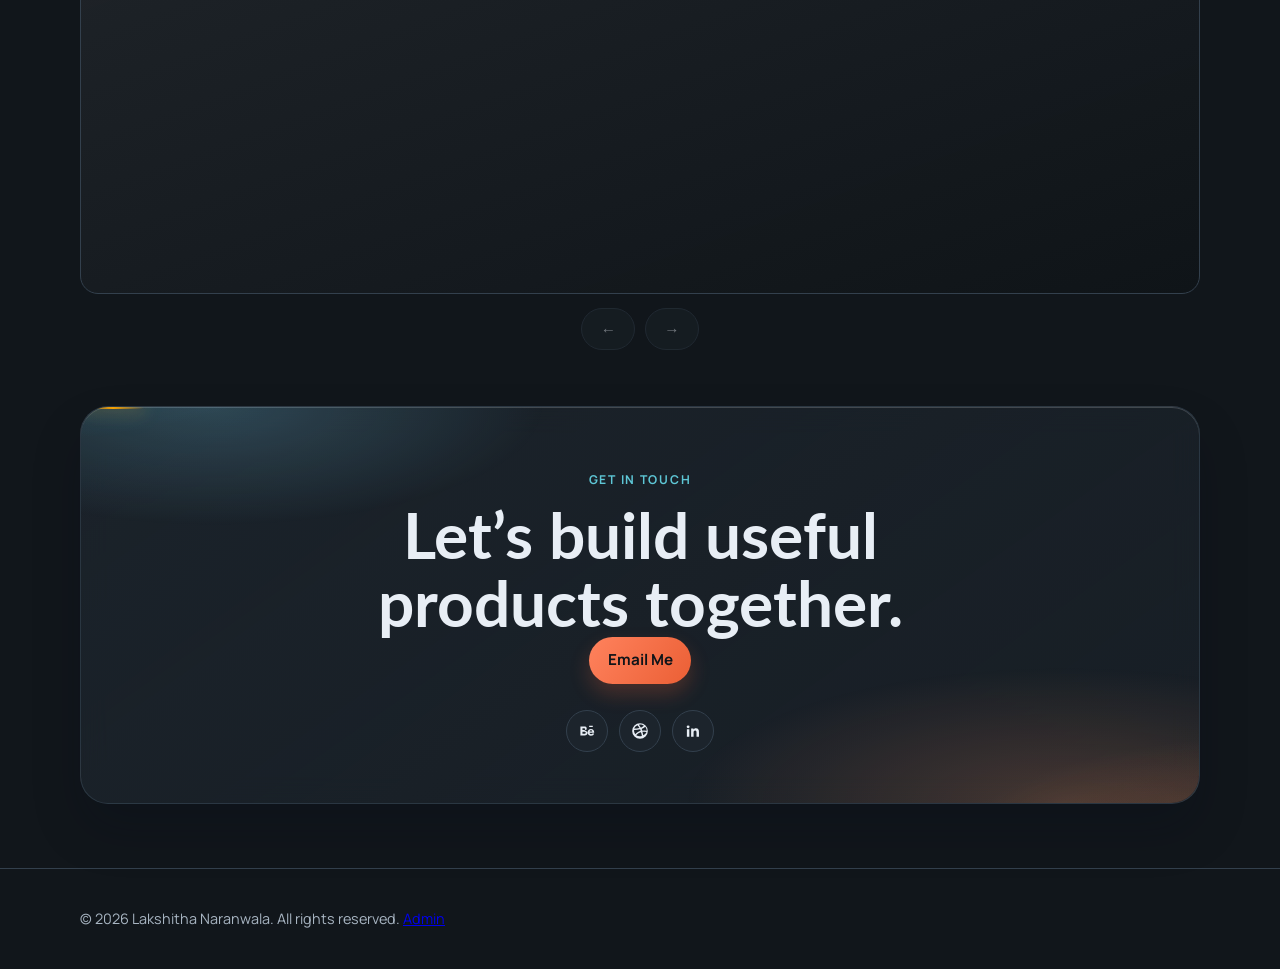
==== commit fe88ae84: "style changes" ====
--- a/index.html
+++ b/index.html
@@ -50,7 +50,7 @@
           <div class="hero-main">
             <p class="eyebrow">UI/UX Designer</p>
             <h1>
-              I design interfaces that reduce friction and make complex experiences feel clear.
+              I'm focused on creating meaningful experiences through design.
             </h1>
             <p class="hero-copy">
               Product-focused UI/UX portfolio featuring problem framing, UX decisions, and measurable outcomes.
--- a/styles.css
+++ b/styles.css
@@ -302,11 +302,11 @@
 }
 
 section {
-  padding: 5.5rem 0;
+  padding: 3.5rem 0;
 }
 
 .hero {
-  padding-top: 1.5rem;
+  padding-top: 0.1rem;
 }
 
 .hero-layout {
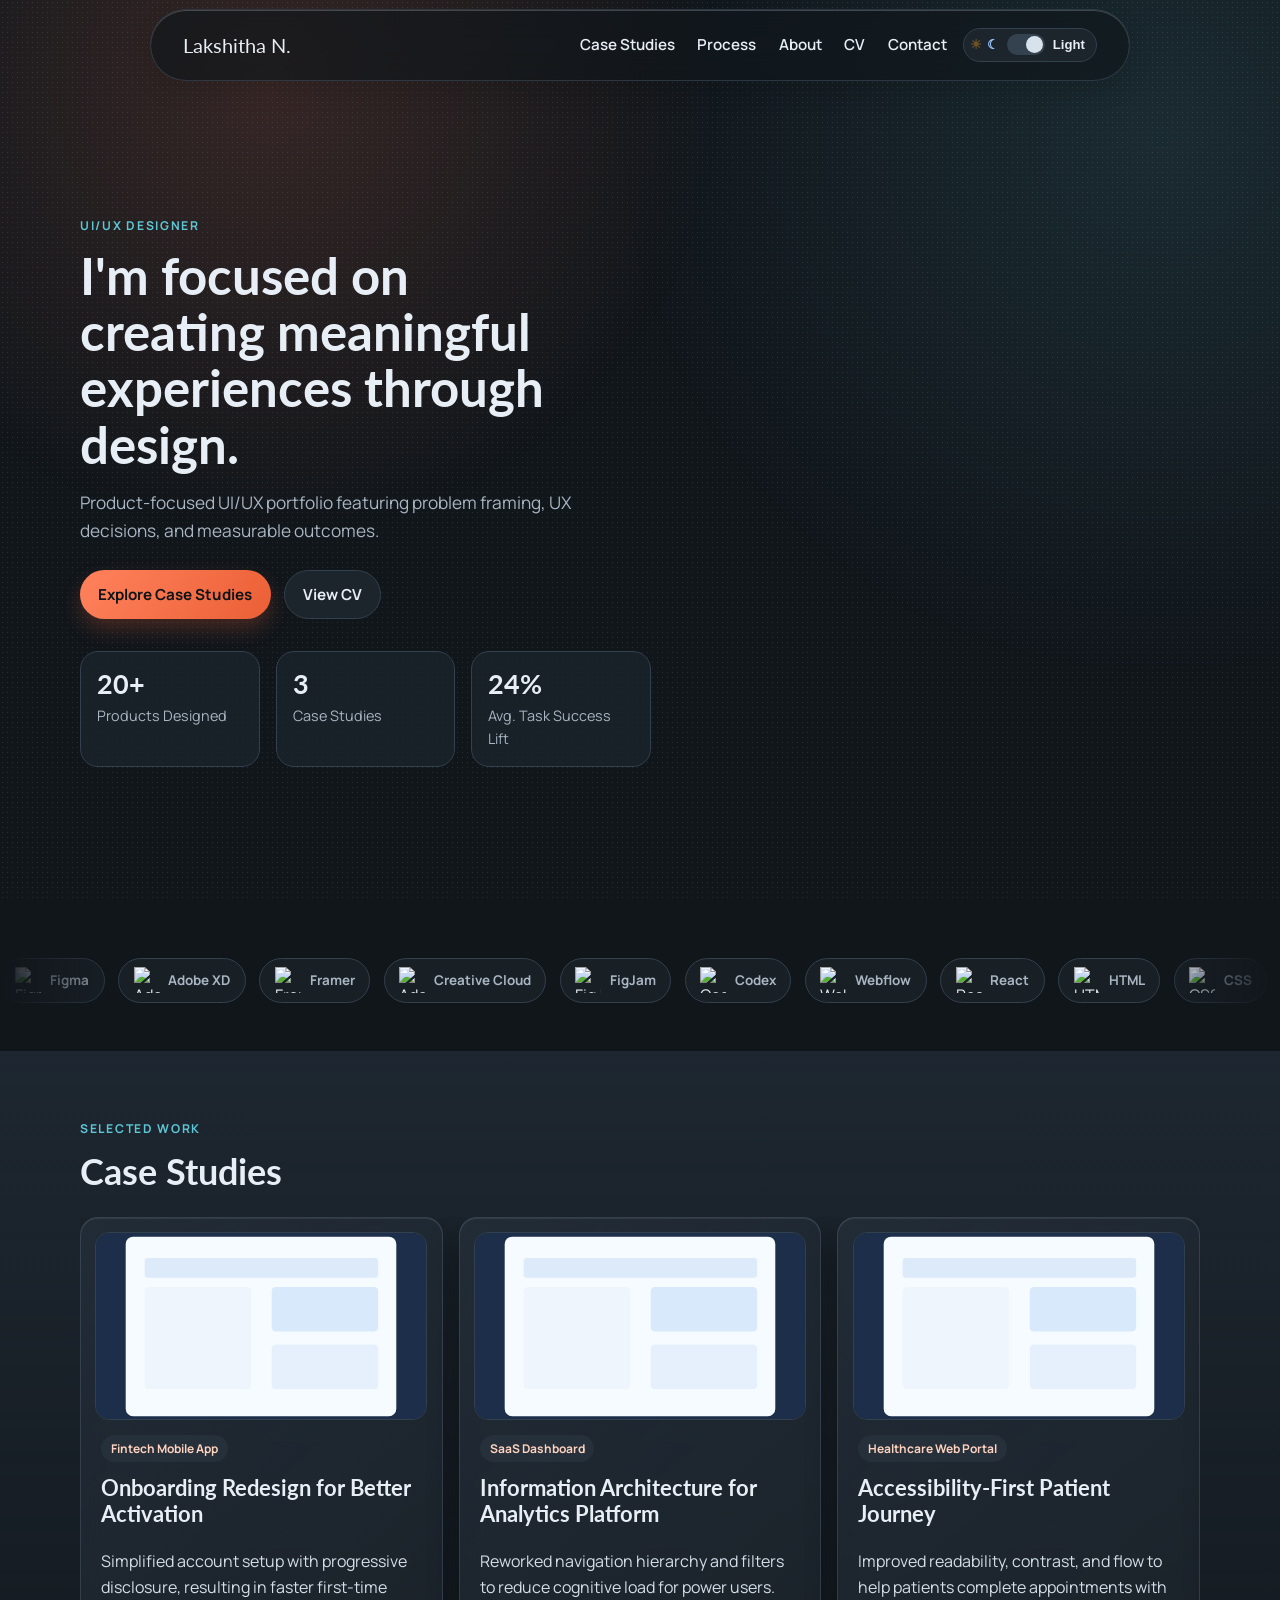
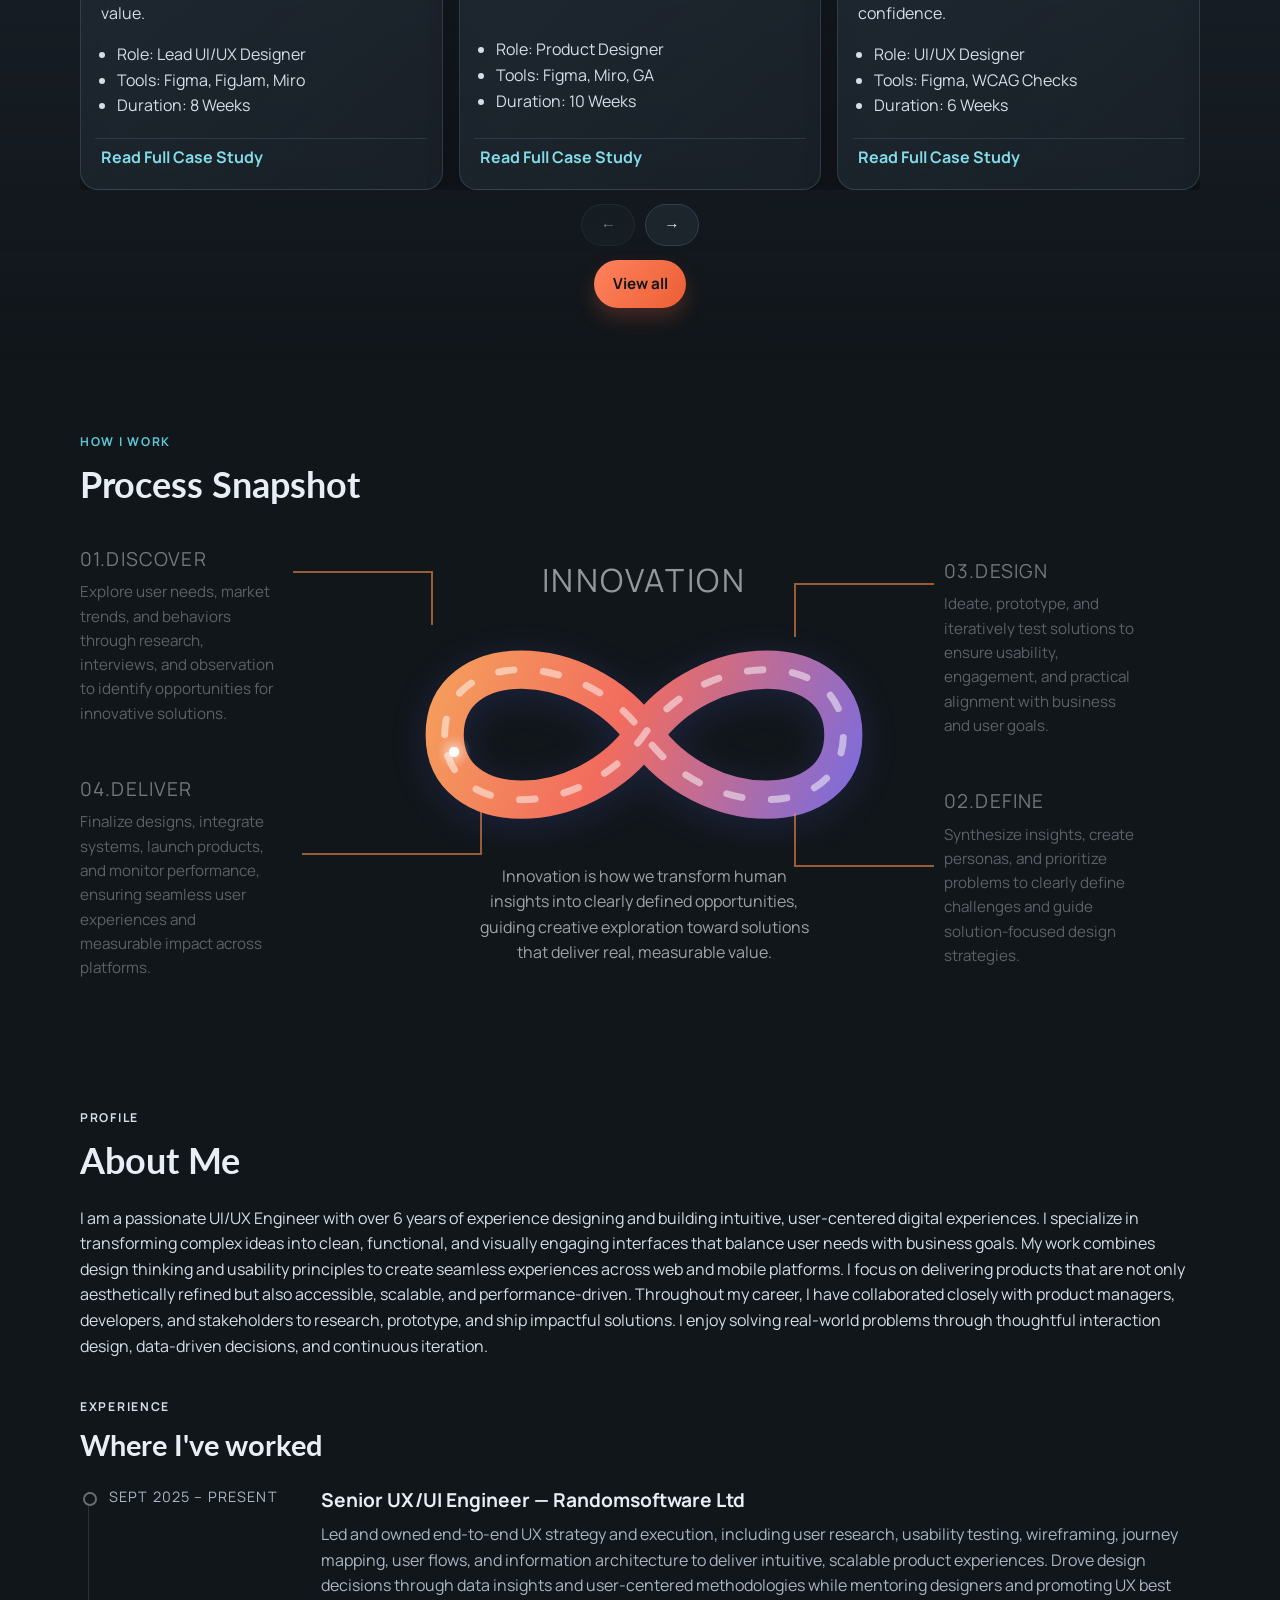
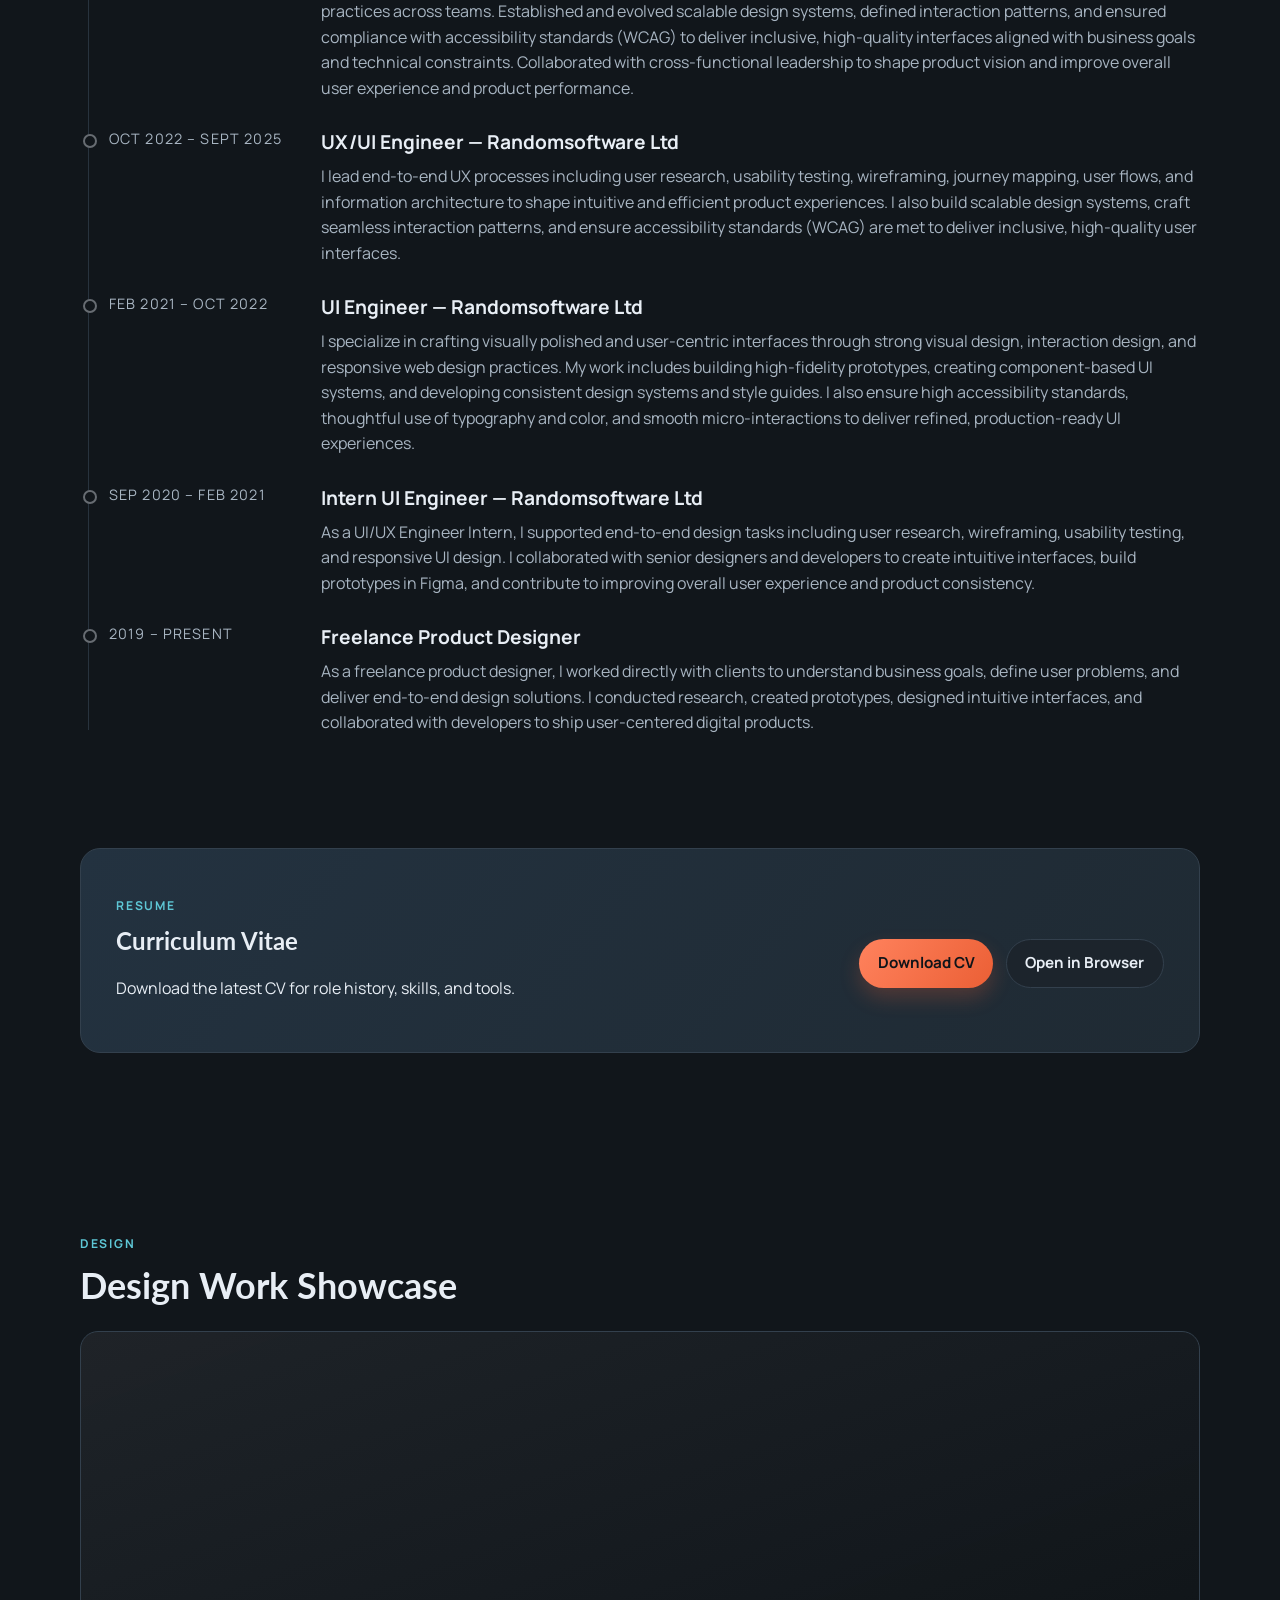
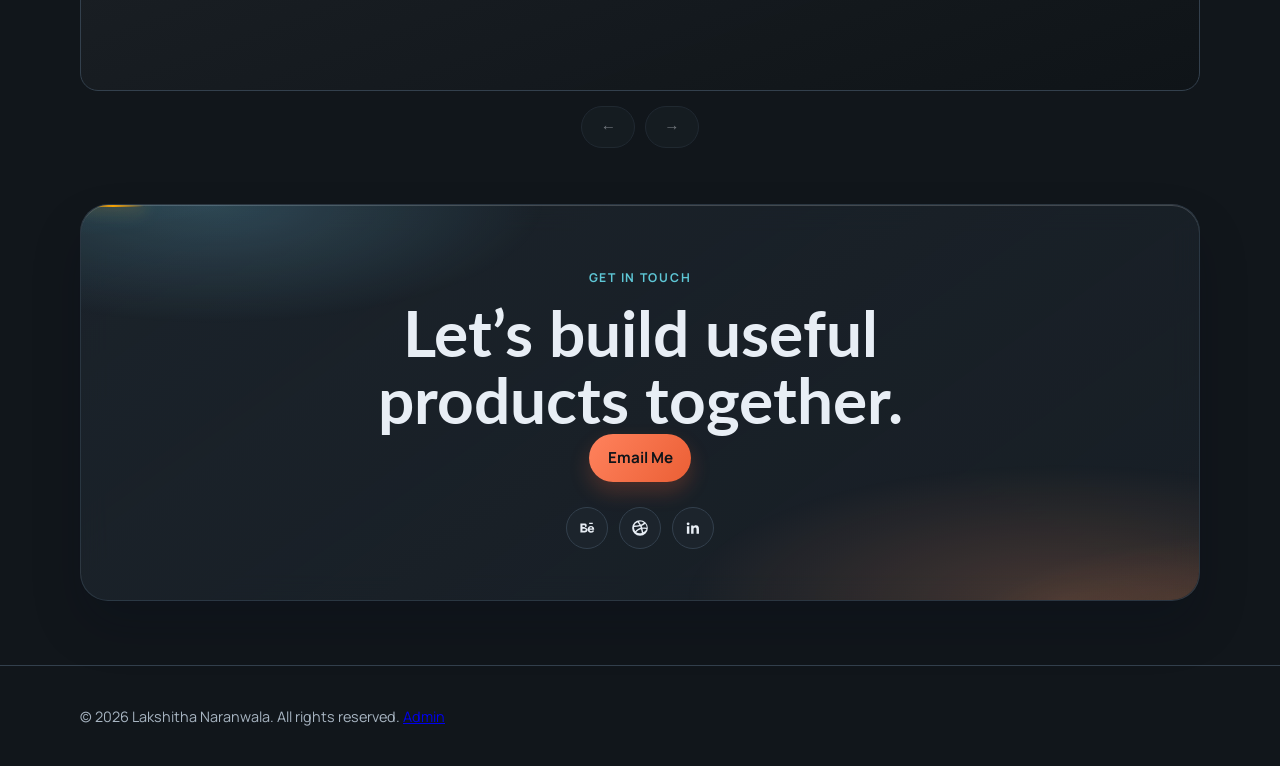
==== commit 5a37f898: "process changes" ====
--- a/index.html
+++ b/index.html
@@ -134,6 +134,10 @@
               <img src="https://img.icons8.com/color/96/javascript--v1.png" alt="JavaScript logo" loading="lazy" />
               <span>JS</span>
             </div>
+            <div class="logo-item">
+              <img src="https://img.icons8.com/?size=100&id=sQtcqbik64to&format=png&color=000000" alt="Hotjar logo" loading="lazy" />
+              <span>Hotjar</span>
+            </div>
         
           </div>
           <div class="logo-track" aria-hidden="true">
@@ -180,6 +184,10 @@
             <div class="logo-item">
               <img src="https://img.icons8.com/color/96/javascript--v1.png" alt="" loading="lazy" />
               <span>JS</span>
+            </div>
+            <div class="logo-item">
+              <img src="https://img.icons8.com/?size=100&id=sQtcqbik64to&format=png&color=000000" alt="" loading="lazy" />
+              <span>Hotjar</span>
             </div>
           
           </div>
@@ -212,23 +220,76 @@
           <p class="eyebrow">How I Work</p>
           <h2>Process Snapshot</h2>
         </div>
-        <div class="timeline">
-          <article class="reveal">
-            <h3>01. Discover</h3>
-            <p>User interviews, analytics review, and problem framing.</p>
-          </article>
-          <article class="reveal">
-            <h3>02. Define</h3>
-            <p>Personas, journey maps, and opportunity prioritization.</p>
-          </article>
-          <article class="reveal">
-            <h3>03. Design</h3>
-            <p>Wireframes, UI systems, prototyping, and usability tests.</p>
-          </article>
-          <article class="reveal">
-            <h3>04. Deliver</h3>
-            <p>Developer handoff, QA reviews, and post-launch iteration.</p>
-          </article>
+        <div class="process-flow reveal">
+          <div class="process-side">
+            <article class="process-step">
+              <p class="process-label"> 01.Discover</p>
+              <p class="process-text">
+                Explore user needs, market trends, and behaviors through research, interviews, and observation to identify opportunities for innovative solutions.
+              </p>
+              <span class="process-connector connector-discover" aria-hidden="true"></span>
+            </article>
+            <article class="process-step">
+              <p class="process-label"> 04.Deliver</p>
+              <p class="process-text">
+                Finalize designs, integrate systems, launch products, and monitor performance, ensuring seamless user experiences and measurable impact across platforms.
+              </p>
+              <span class="process-connector connector-deliver" aria-hidden="true"></span>
+            </article>
+          </div>
+          <div class="process-center">
+            <p class="process-center-title">Innovation</p>
+            <div class="infinity-wrap" aria-hidden="true">
+              <svg class="infinity-svg" viewBox="0 0 600 260" fill="none" xmlns="http://www.w3.org/2000/svg">
+                <defs>
+                  <linearGradient id="flowGradient" x1="0" y1="0" x2="600" y2="260" gradientUnits="userSpaceOnUse">
+                    <stop offset="0%" stop-color="#F6B05B" />
+                    <stop offset="45%" stop-color="#F26C5E" />
+                    <stop offset="100%" stop-color="#5D6CFF" />
+                  </linearGradient>
+                </defs>
+                <path
+                  class="infinity-path"
+                  d="M70 130 C 70 30 230 30 300 130 C 370 230 530 230 530 130 C 530 30 370 30 300 130 C 230 230 70 230 70 130"
+                  stroke="url(#flowGradient)"
+                  stroke-width="44"
+                  stroke-linecap="round"
+                  stroke-linejoin="round"
+                />
+                <path
+                  class="infinity-highlight"
+                  d="M70 130 C 70 30 230 30 300 130 C 370 230 530 230 530 130 C 530 30 370 30 300 130 C 230 230 70 230 70 130"
+                  stroke="rgba(255,255,255,0.5)"
+                  stroke-width="8"
+                  stroke-linecap="round"
+                  stroke-dasharray="18 34"
+                />
+              </svg>
+              <span class="flow-dot dot-1"></span>
+              <span class="flow-dot dot-2"></span>
+              <span class="flow-dot dot-3"></span>
+              <span class="flow-dot dot-4"></span>
+            </div>
+            <p class="process-center-copy">
+              Innovation is how we transform human insights into clearly defined opportunities, guiding creative exploration toward solutions that deliver real, measurable value.
+            </p>
+          </div>
+          <div class="process-side">
+            <article class="process-step">
+              <p class="process-label">03.Design</p>
+              <p class="process-text">
+                Ideate, prototype, and iteratively test solutions to ensure usability, engagement, and practical alignment with business and user goals.
+              </p>
+              <span class="process-connector connector-design" aria-hidden="true"></span>
+            </article>
+            <article class="process-step">
+              <p class="process-label">02.Define</p>
+              <p class="process-text">
+                Synthesize insights, create personas, and prioritize problems to clearly define challenges and guide solution-focused design strategies.
+              </p>
+              <span class="process-connector connector-define" aria-hidden="true"></span>
+            </article>
+          </div>
         </div>
       </section>
 
@@ -238,9 +299,62 @@
           <h2>About Me</h2>
         </div>
         <p class="reveal">
-          I am a UI/UX designer focused on meaningful product outcomes through systems thinking,
-          visual clarity, and evidence-based decisions.
+          I am a passionate UI/UX Engineer with over 6 years of experience designing and building intuitive, user-centered digital experiences. I specialize in transforming complex ideas into clean, functional, and visually engaging interfaces that balance user needs with business goals.
+My work combines design thinking and usability principles to create seamless experiences across web and mobile platforms. I focus on delivering products that are not only aesthetically refined but also accessible, scalable, and performance-driven.
+Throughout my career, I have collaborated closely with product managers, developers, and stakeholders to research, prototype, and ship impactful solutions. I enjoy solving real-world problems through thoughtful interaction design, data-driven decisions, and continuous iteration.
         </p>
+
+        <div class="experience-timeline reveal">
+          <p class="eyebrow">Experience</p>
+          <h3>Where I've worked</h3>
+          <div class="experience-list">
+            <article class="experience-item">
+              <div class="experience-period">Sept 2025 – Present</div>
+              <div class="experience-body">
+                <h4>Senior UX/UI Engineer — Randomsoftware Ltd</h4>
+                <p>
+                  Led and owned end-to-end UX strategy and execution, including user research, usability testing, wireframing, journey mapping, user flows, and information architecture to deliver intuitive, scalable product experiences. Drove design decisions through data insights and user-centered methodologies while mentoring designers and promoting UX best practices across teams. Established and evolved scalable design systems, defined interaction patterns, and ensured compliance with accessibility standards (WCAG) to deliver inclusive, high-quality interfaces aligned with business goals and technical constraints. Collaborated with cross-functional leadership to shape product vision and improve overall user experience and product performance.
+                </p>
+              </div>
+            </article>
+            <article class="experience-item">
+              <div class="experience-period">Oct 2022 – Sept 2025</div>
+              <div class="experience-body">
+                <h4>UX/UI Engineer — Randomsoftware Ltd</h4>
+                <p>
+                  I lead end-to-end UX processes including user research, usability testing, wireframing, journey mapping, user flows, and information architecture to shape intuitive and efficient product experiences. I also build scalable design systems, craft seamless interaction patterns, and ensure accessibility standards (WCAG) are met to deliver inclusive, high-quality user interfaces.
+                </p>
+              </div>
+            </article>
+            <article class="experience-item">
+              <div class="experience-period">Feb 2021 – Oct 2022</div>
+              <div class="experience-body">
+                <h4>UI Engineer — Randomsoftware Ltd</h4>
+                <p>
+                  I specialize in crafting visually polished and user-centric interfaces through strong visual design, interaction design, and responsive web design practices. My work includes building high-fidelity prototypes, creating component-based UI systems, and developing consistent design systems and style guides. I also ensure high accessibility standards, thoughtful use of typography and color, and smooth micro-interactions to deliver refined, production-ready UI experiences.
+                </p>
+              </div>
+            </article>
+            <article class="experience-item">
+              <div class="experience-period">Sep 2020 – Feb 2021</div>
+              <div class="experience-body">
+                <h4>Intern UI Engineer — Randomsoftware Ltd</h4>
+                <p>
+                  As a UI/UX Engineer Intern, I supported end-to-end design tasks including user research, wireframing, usability testing, and responsive UI design. I collaborated with senior designers and developers to create intuitive interfaces, build prototypes in Figma, and contribute to improving overall user experience and product consistency.
+                </p>
+              </div>
+            </article>
+            <article class="experience-item">
+              <div class="experience-period">2019 – Present</div>
+              <div class="experience-body">
+                <h4>Freelance Product Designer</h4>
+                <p>
+                  As a freelance product designer, I worked directly with clients to understand business goals, define user problems, and deliver end-to-end design solutions. I conducted research, created prototypes, designed intuitive interfaces, and collaborated with developers to ship user-centered digital products.
+                </p>
+              </div>
+            </article>
+          </div>
+        </div>
       </section>
 
       <section class="cv container" id="cv">
--- a/styles.css
+++ b/styles.css
@@ -123,6 +123,10 @@
   line-height: 1.2;
   margin-top: 0;
 }
+.cs-principles-title {
+  font-size: clamp(2rem, 5vw, 2.4rem);
+  padding-bottom: 2.5rem;
+}
 
 img {
   max-width: 100%;
@@ -724,6 +728,79 @@
   text-decoration: none;
 }
 
+.experience-timeline {
+  margin-top: 2.4rem;
+}
+
+.experience-timeline h3 {
+  font-size: 1.8rem;
+  margin: 0.4rem 0 1.4rem;
+}
+
+.experience-list {
+  display: grid;
+  gap: 1.6rem;
+  position: relative;
+  padding-left: 1.8rem;
+}
+
+.experience-list::before {
+  content: '';
+  position: absolute;
+  left: 0.5rem;
+  top: 0.4rem;
+  bottom: 0.4rem;
+  width: 1px;
+  background: color-mix(in srgb, var(--border) 70%, transparent);
+}
+
+.experience-item {
+  display: grid;
+  grid-template-columns: minmax(140px, 180px) 1fr;
+  gap: 2rem;
+  position: relative;
+}
+
+.experience-item::before {
+  content: '';
+  position: absolute;
+  left: -1.6rem;
+  top: 0.45rem;
+  width: 10px;
+  height: 10px;
+  border-radius: 999px;
+  border: 2px solid color-mix(in srgb, var(--text) 40%, transparent);
+  background: var(--bg);
+}
+
+.experience-period {
+  font-size: 0.9rem;
+  letter-spacing: 0.08em;
+  text-transform: uppercase;
+  color: var(--muted);
+}
+
+.experience-body h4 {
+  margin: 0 0 0.4rem;
+  font-size: 1.2rem;
+}
+
+.experience-body p {
+  margin: 0;
+  color: var(--muted);
+}
+
+@media (max-width: 900px) {
+  .experience-item {
+    grid-template-columns: 1fr;
+    gap: 0.5rem;
+  }
+
+  .experience-period {
+    font-size: 0.85rem;
+  }
+}
+
 .case-studies-page {
   padding-bottom: 3rem;
 }
@@ -833,6 +910,202 @@
   border: 1px solid var(--border);
   border-radius: var(--radius);
   padding: 1.1rem;
+}
+
+.process-flow {
+  display: grid;
+  grid-template-columns: minmax(180px, 1fr) minmax(280px, 2fr) minmax(180px, 1fr);
+  align-items: center;
+  gap: clamp(1.2rem, 4vw, 3rem);
+  margin-top: 2rem;
+}
+
+.process-side {
+  display: grid;
+  gap: 2.4rem;
+  color: var(--muted);
+}
+
+.process-step {
+  max-width: 20ch;
+  position: relative;
+  padding-top: 0.4rem;
+  padding-bottom: 0.2rem;
+}
+
+.process-label {
+  font-size: 1.2rem;
+  letter-spacing: 0.06em;
+  text-transform: uppercase;
+  margin: 0 0 0.35rem;
+  color: color-mix(in srgb, var(--text) 45%, transparent);
+  transition: color 0.25s ease;
+}
+
+.process-text {
+  margin: 0;
+  color: color-mix(in srgb, var(--text) 35%, transparent);
+  font-size: 0.95rem;
+  line-height: 1.6;
+  transition: color 0.25s ease;
+}
+
+.process-center {
+  text-align: center;
+  display: grid;
+  justify-items: center;
+  gap: 1rem;
+}
+
+.process-center-title {
+  font-size: clamp(1.4rem, 3vw, 2rem);
+  letter-spacing: 0.08em;
+  text-transform: uppercase;
+  color: color-mix(in srgb, var(--text) 60%, transparent);
+  margin: 0;
+}
+
+.process-center-copy {
+  max-width: 34ch;
+  margin: 0;
+  color: color-mix(in srgb, var(--text) 65%, transparent);
+}
+
+.process-connector {
+  position: absolute;
+  top: 2.1rem;
+  left: calc(100% + 0.8rem);
+  width: clamp(70px, 14vw, 140px);
+  height: 54px;
+  border-top: 2px solid rgba(245, 140, 72, 0.6);
+  border-right: 2px solid rgba(245, 140, 72, 0.6);
+  opacity: 1;
+  transform: translateY(0);
+  transition: opacity 0.25s ease, transform 0.25s ease;
+  pointer-events: none;
+}
+
+.connector-design,
+.connector-define {
+  left: auto;
+  right: calc(100% + 0.6rem);
+  border-left: 2px solid rgba(245, 140, 72, 0.6);
+  border-right: 0;
+}
+
+.connector-deliver {
+  left: calc(100% + 1.4rem);
+  width: clamp(90px, 18vw, 180px);
+  border-top: 0;
+  border-bottom: 2px solid rgba(245, 140, 72, 0.6);
+}
+
+.connector-design {
+  border-top: 2px solid rgba(245, 140, 72, 0.6);
+}
+
+.connector-define {
+  border-top: 0;
+  border-bottom: 2px solid rgba(245, 140, 72, 0.6);
+}
+
+.process-step:hover .process-label,
+.process-step:hover .process-text {
+  color: #0f172a;
+}
+
+html[data-theme='dark'] .process-step:hover .process-label,
+html[data-theme='dark'] .process-step:hover .process-text {
+  color: #ffffff;
+}
+
+
+.infinity-wrap {
+  position: relative;
+  width: min(520px, 90vw);
+  aspect-ratio: 600 / 260;
+}
+
+.infinity-svg {
+  width: 100%;
+  height: 100%;
+  display: block;
+}
+
+.infinity-path {
+  filter: drop-shadow(0 8px 20px rgba(98, 108, 255, 0.15));
+}
+
+.infinity-highlight {
+  animation: highlight-flow 6s linear infinite;
+}
+
+.flow-dot {
+  position: absolute;
+  top: 0;
+  left: 0;
+  width: 10px;
+  height: 10px;
+  border-radius: 999px;
+  background: rgba(255, 255, 255, 0.8);
+  box-shadow: 0 0 14px rgba(255, 255, 255, 0.6);
+  offset-path: path('M70 130 C 70 30 230 30 300 130 C 370 230 530 230 530 130 C 530 30 370 30 300 130 C 230 230 70 230 70 130');
+  offset-distance: 0%;
+  animation: flow-dots 9s linear infinite;
+}
+
+.flow-dot.dot-2 {
+  animation-delay: -2s;
+}
+
+.flow-dot.dot-3 {
+  animation-delay: -4s;
+}
+
+.flow-dot.dot-4 {
+  animation-delay: -6s;
+}
+
+@keyframes highlight-flow {
+  0% {
+    stroke-dashoffset: 0;
+    opacity: 0.2;
+  }
+  50% {
+    opacity: 0.6;
+  }
+  100% {
+    stroke-dashoffset: -120;
+    opacity: 0.2;
+  }
+}
+
+@keyframes flow-dots {
+  from {
+    offset-distance: 0%;
+  }
+  to {
+    offset-distance: 100%;
+  }
+}
+
+@media (max-width: 980px) {
+  .process-flow {
+    grid-template-columns: 1fr;
+    text-align: center;
+  }
+
+  .process-side {
+    justify-items: center;
+  }
+
+  .process-step {
+    max-width: 46ch;
+  }
+
+  .process-connector {
+    display: none;
+  }
 }
 
 .cv-card {
@@ -1140,11 +1413,20 @@
 
 .cs-hero {
   padding-top: 0.3rem;
+  text-align: center;
+  display: grid;
+  gap: 1.2rem;
+  justify-items: center;
+}
+
+.case-back {
+  justify-self: start;
 }
 
 .cs-hero-media {
   position: relative;
-  
+  height: 100%;
+  width: 100%;
   border-radius: calc(var(--radius) + 1px);
   overflow: hidden;
   min-height: clamp(260px, 42vw, 420px);
@@ -1157,24 +1439,11 @@
   object-fit: cover;
 }
 
-.cs-hero-overlay {
-  position: absolute;
-  inset: 0;
-  background: linear-gradient(180deg, rgba(12, 22, 35, 0.14), rgba(12, 22, 35, 0.72));
-}
-
-.cs-hero-copy {
-  position: absolute;
-  left: clamp(1rem, 2vw, 1.6rem);
-  right: clamp(1rem, 2vw, 1.6rem);
-  bottom: clamp(1rem, 2.5vw, 1.8rem);
-  color: #fff;
-}
-
-.cs-hero-copy h1 {
+.cs-hero-title {
   margin: 0;
-  max-width: 18ch;
-  font-size: clamp(1.8rem, 4.6vw, 3.1rem);
+  max-width: 22ch;
+  font-size: clamp(5.2rem, 5.4vw, 3.6rem);
+  padding-bottom: 2rem;
 }
 
 .cs-overview-grid {
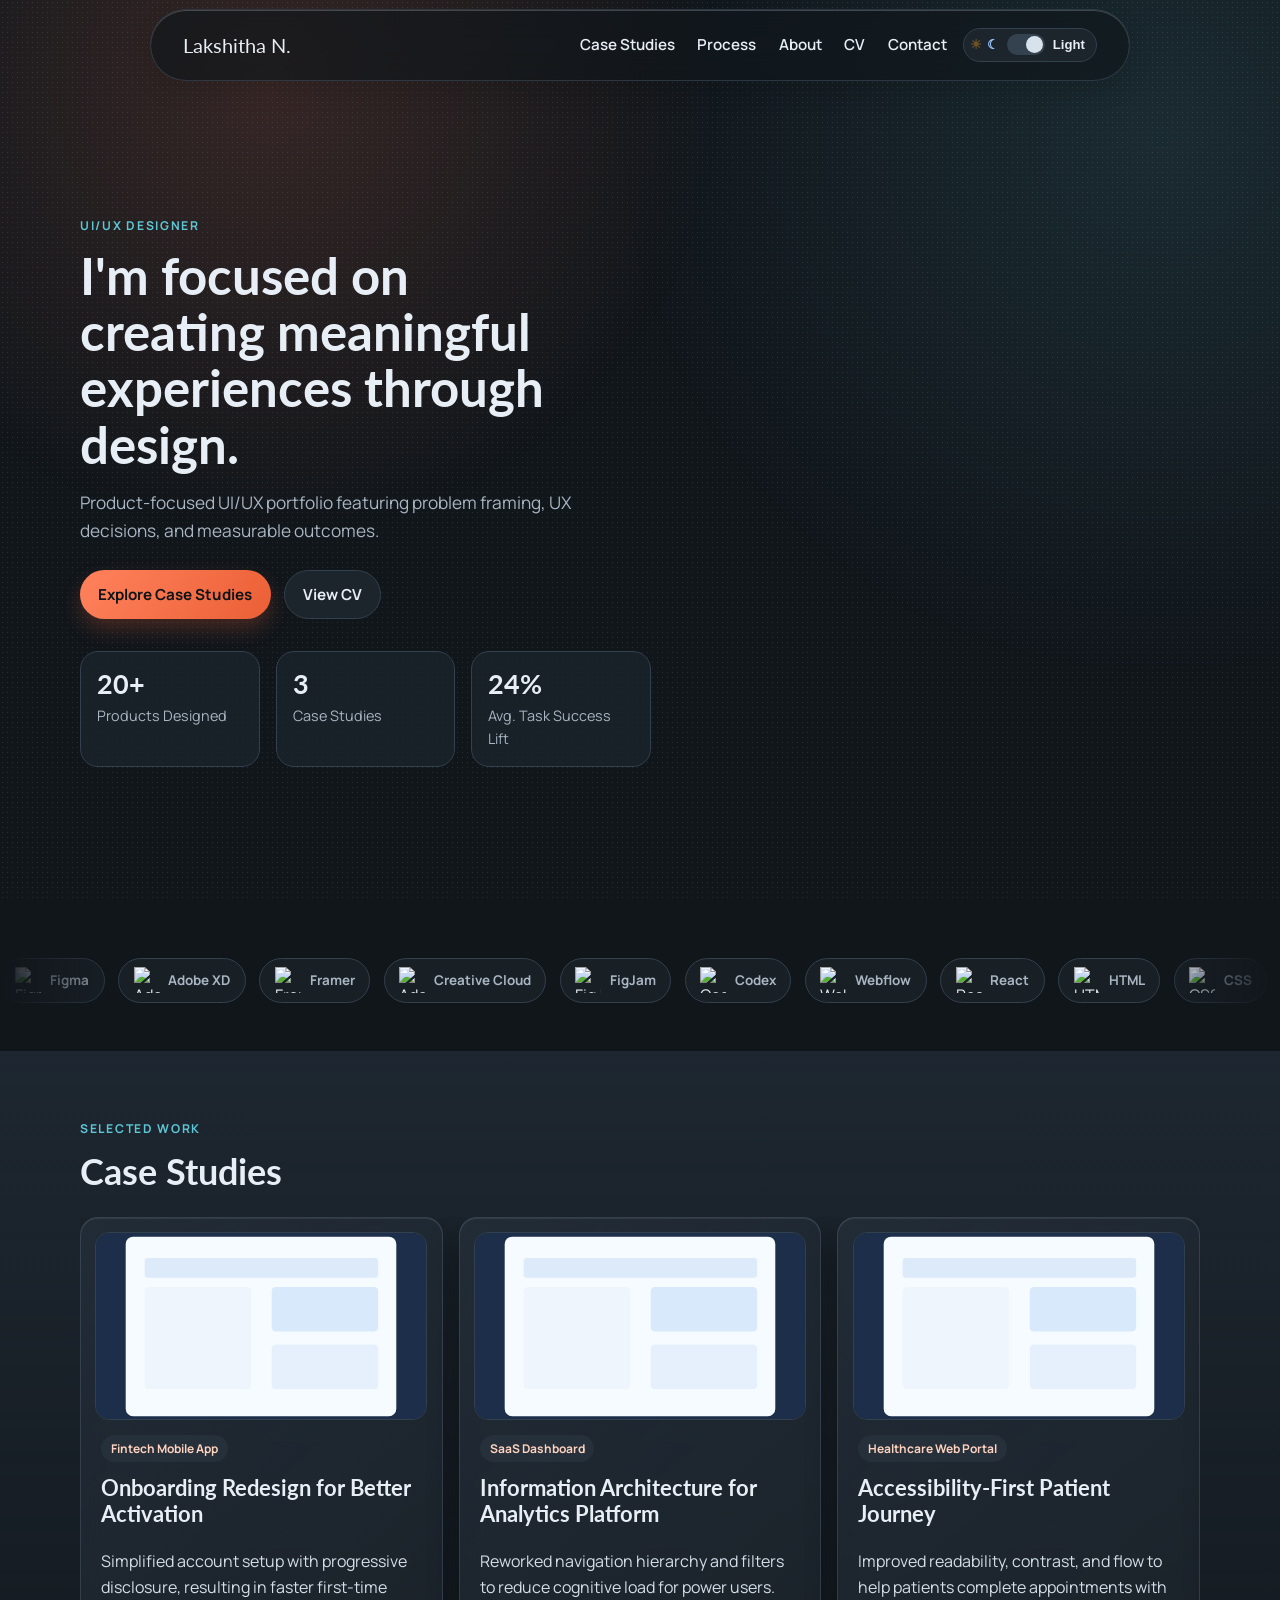
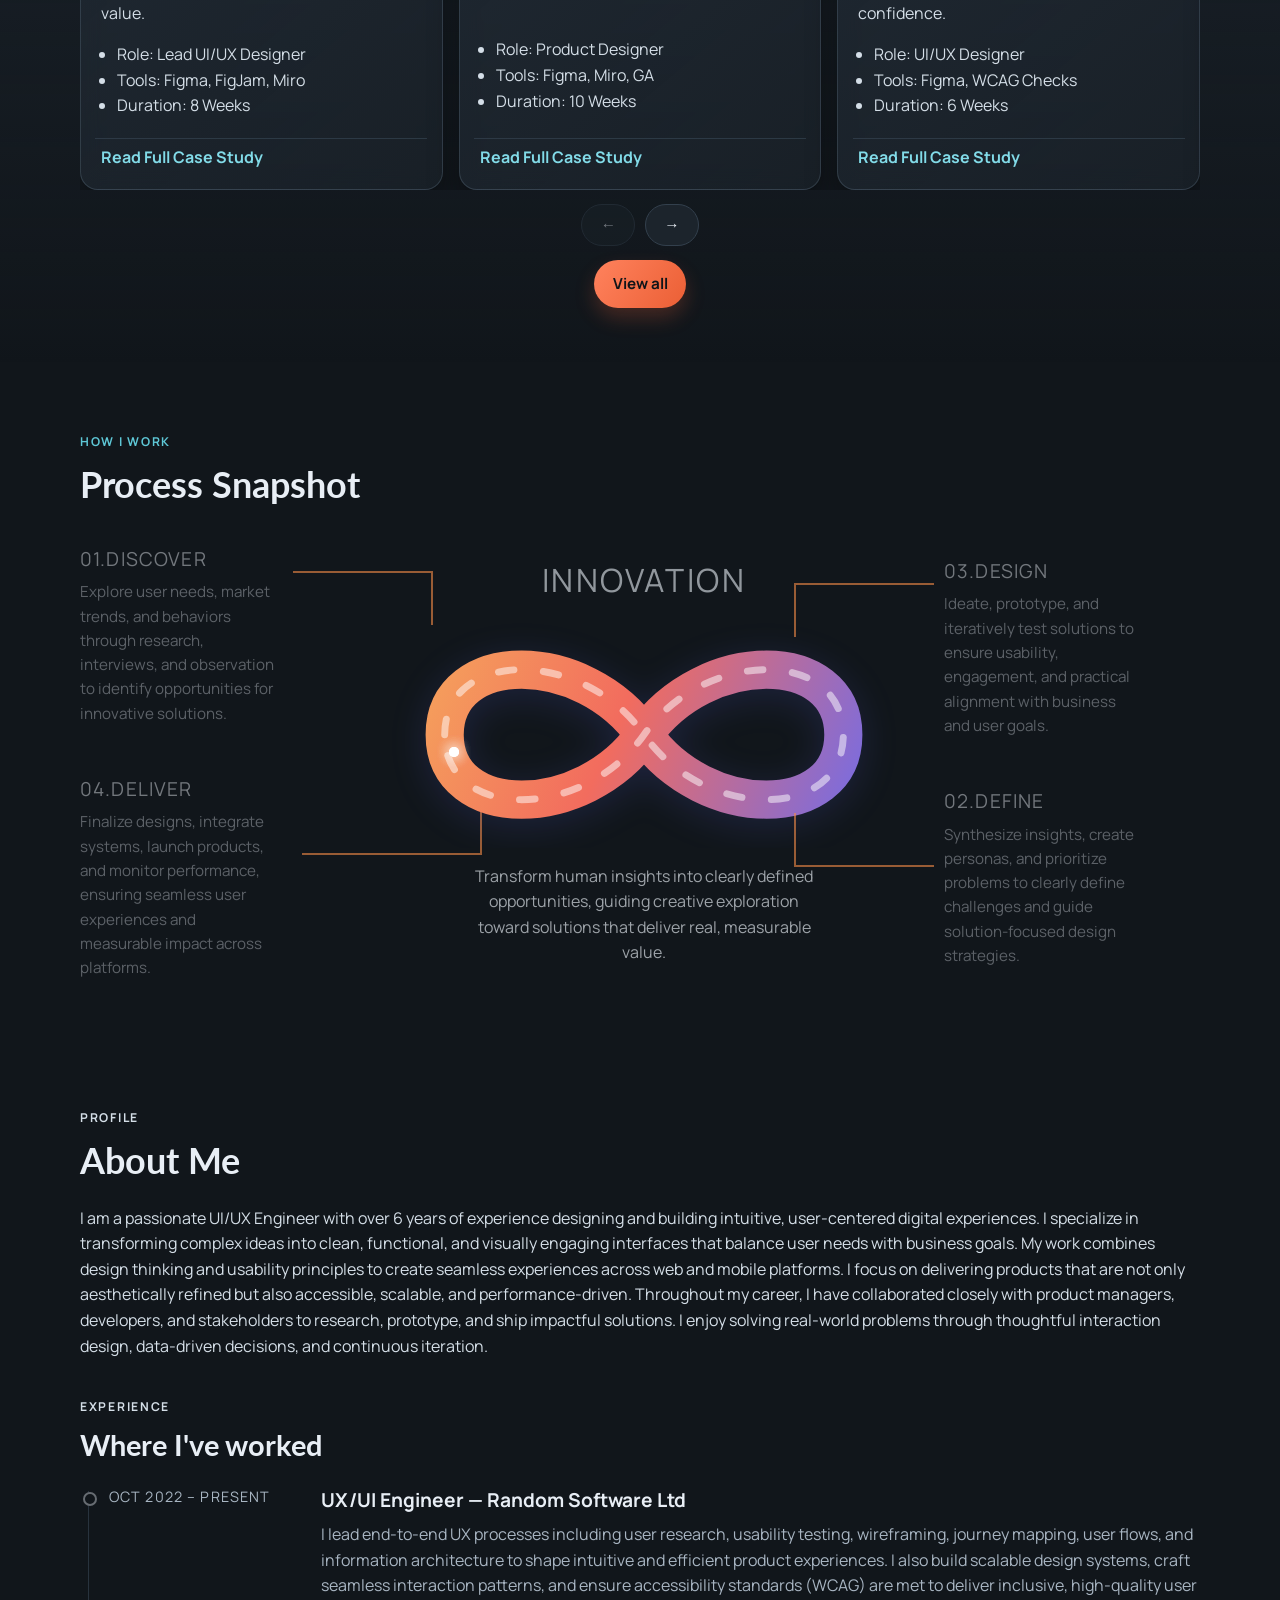
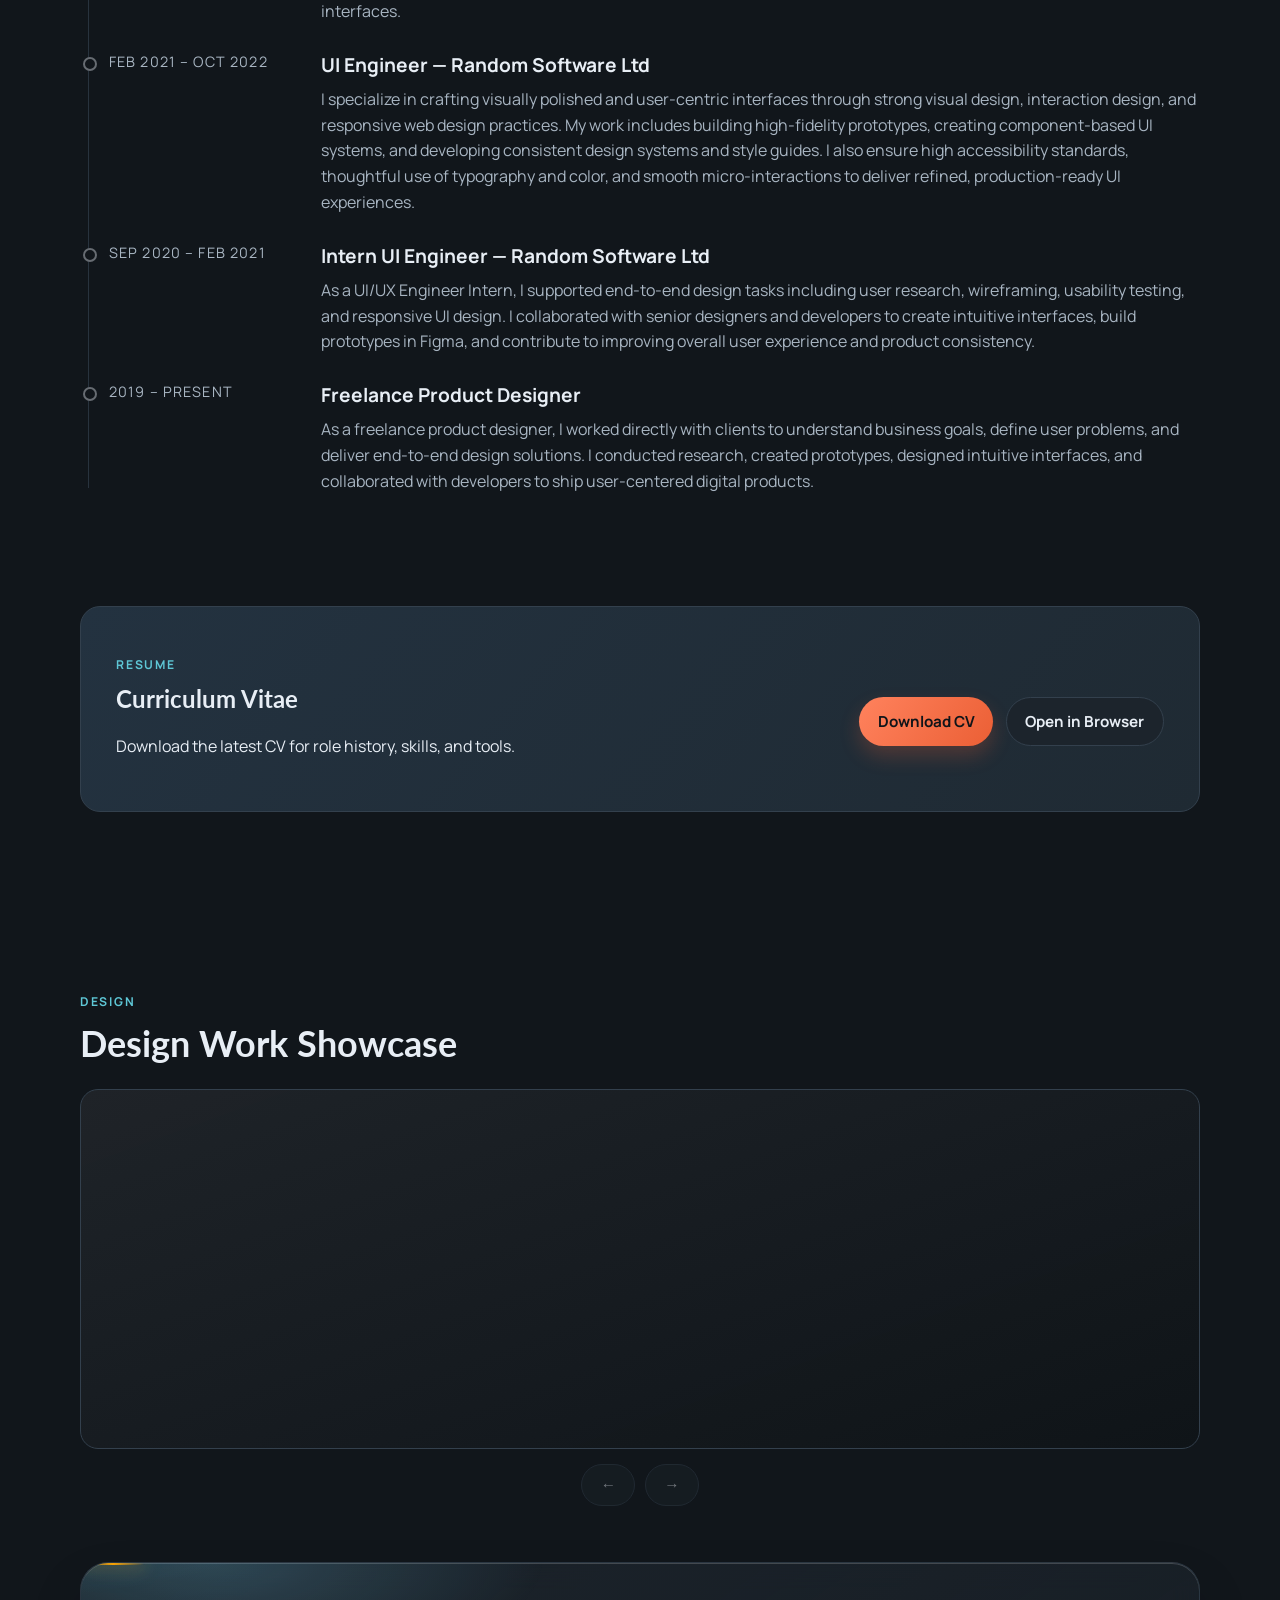
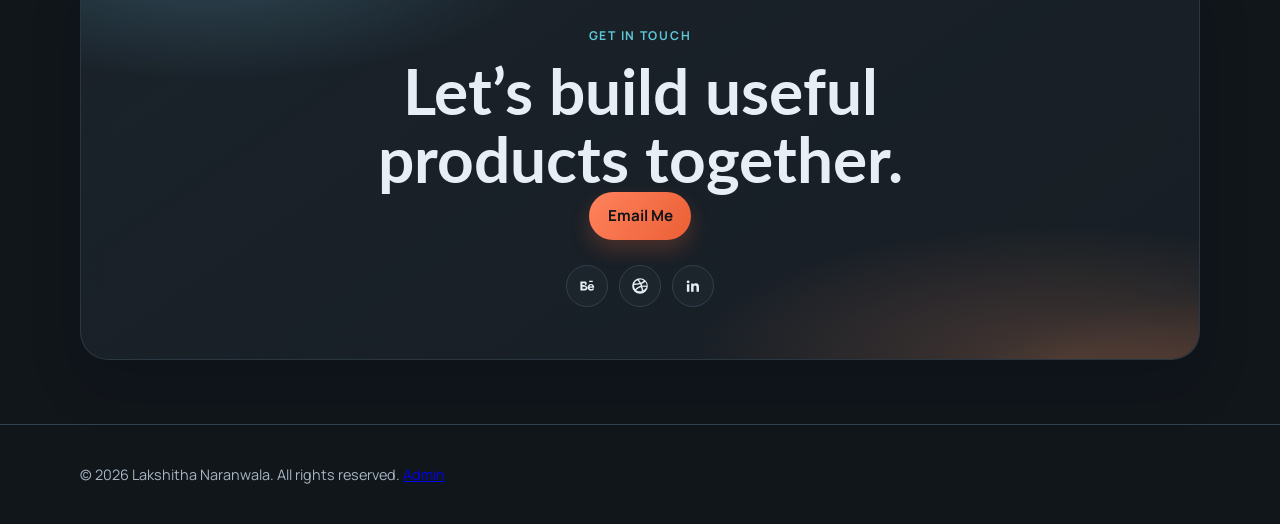
==== commit 243c3e3b: "cv changes" ====
--- a/index.html
+++ b/index.html
@@ -271,7 +271,7 @@
               <span class="flow-dot dot-4"></span>
             </div>
             <p class="process-center-copy">
-              Innovation is how we transform human insights into clearly defined opportunities, guiding creative exploration toward solutions that deliver real, measurable value.
+              Transform human insights into clearly defined opportunities, guiding creative exploration toward solutions that deliver real, measurable value.
             </p>
           </div>
           <div class="process-side">
@@ -308,19 +308,11 @@
           <p class="eyebrow">Experience</p>
           <h3>Where I've worked</h3>
           <div class="experience-list">
+            
             <article class="experience-item">
-              <div class="experience-period">Sept 2025 – Present</div>
+              <div class="experience-period">Oct 2022 – Present</div>
               <div class="experience-body">
-                <h4>Senior UX/UI Engineer — Randomsoftware Ltd</h4>
-                <p>
-                  Led and owned end-to-end UX strategy and execution, including user research, usability testing, wireframing, journey mapping, user flows, and information architecture to deliver intuitive, scalable product experiences. Drove design decisions through data insights and user-centered methodologies while mentoring designers and promoting UX best practices across teams. Established and evolved scalable design systems, defined interaction patterns, and ensured compliance with accessibility standards (WCAG) to deliver inclusive, high-quality interfaces aligned with business goals and technical constraints. Collaborated with cross-functional leadership to shape product vision and improve overall user experience and product performance.
-                </p>
-              </div>
-            </article>
-            <article class="experience-item">
-              <div class="experience-period">Oct 2022 – Sept 2025</div>
-              <div class="experience-body">
-                <h4>UX/UI Engineer — Randomsoftware Ltd</h4>
+                <h4>UX/UI Engineer — Random Software Ltd</h4>
                 <p>
                   I lead end-to-end UX processes including user research, usability testing, wireframing, journey mapping, user flows, and information architecture to shape intuitive and efficient product experiences. I also build scalable design systems, craft seamless interaction patterns, and ensure accessibility standards (WCAG) are met to deliver inclusive, high-quality user interfaces.
                 </p>
@@ -329,7 +321,7 @@
             <article class="experience-item">
               <div class="experience-period">Feb 2021 – Oct 2022</div>
               <div class="experience-body">
-                <h4>UI Engineer — Randomsoftware Ltd</h4>
+                <h4>UI Engineer — Random Software Ltd</h4>
                 <p>
                   I specialize in crafting visually polished and user-centric interfaces through strong visual design, interaction design, and responsive web design practices. My work includes building high-fidelity prototypes, creating component-based UI systems, and developing consistent design systems and style guides. I also ensure high accessibility standards, thoughtful use of typography and color, and smooth micro-interactions to deliver refined, production-ready UI experiences.
                 </p>
@@ -338,7 +330,7 @@
             <article class="experience-item">
               <div class="experience-period">Sep 2020 – Feb 2021</div>
               <div class="experience-body">
-                <h4>Intern UI Engineer — Randomsoftware Ltd</h4>
+                <h4>Intern UI Engineer — Random Software Ltd</h4>
                 <p>
                   As a UI/UX Engineer Intern, I supported end-to-end design tasks including user research, wireframing, usability testing, and responsive UI design. I collaborated with senior designers and developers to create intuitive interfaces, build prototypes in Figma, and contribute to improving overall user experience and product consistency.
                 </p>
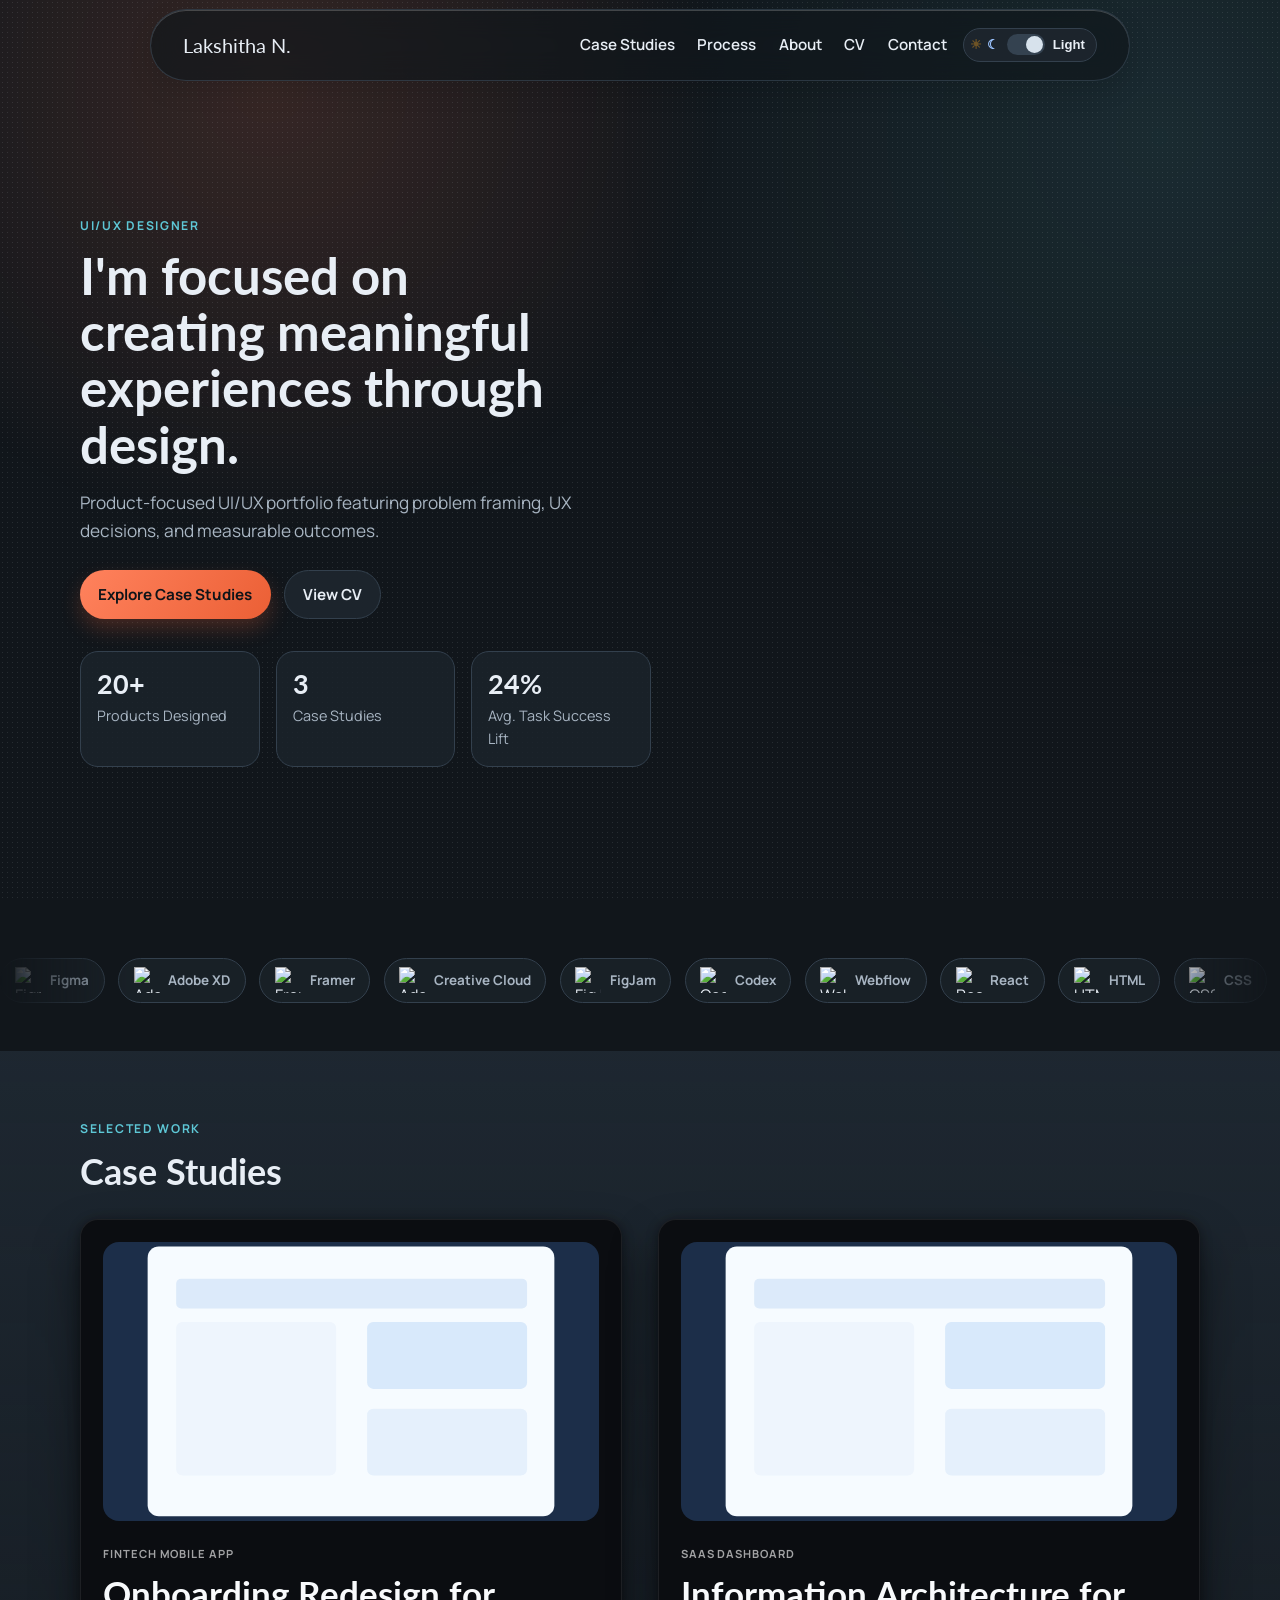
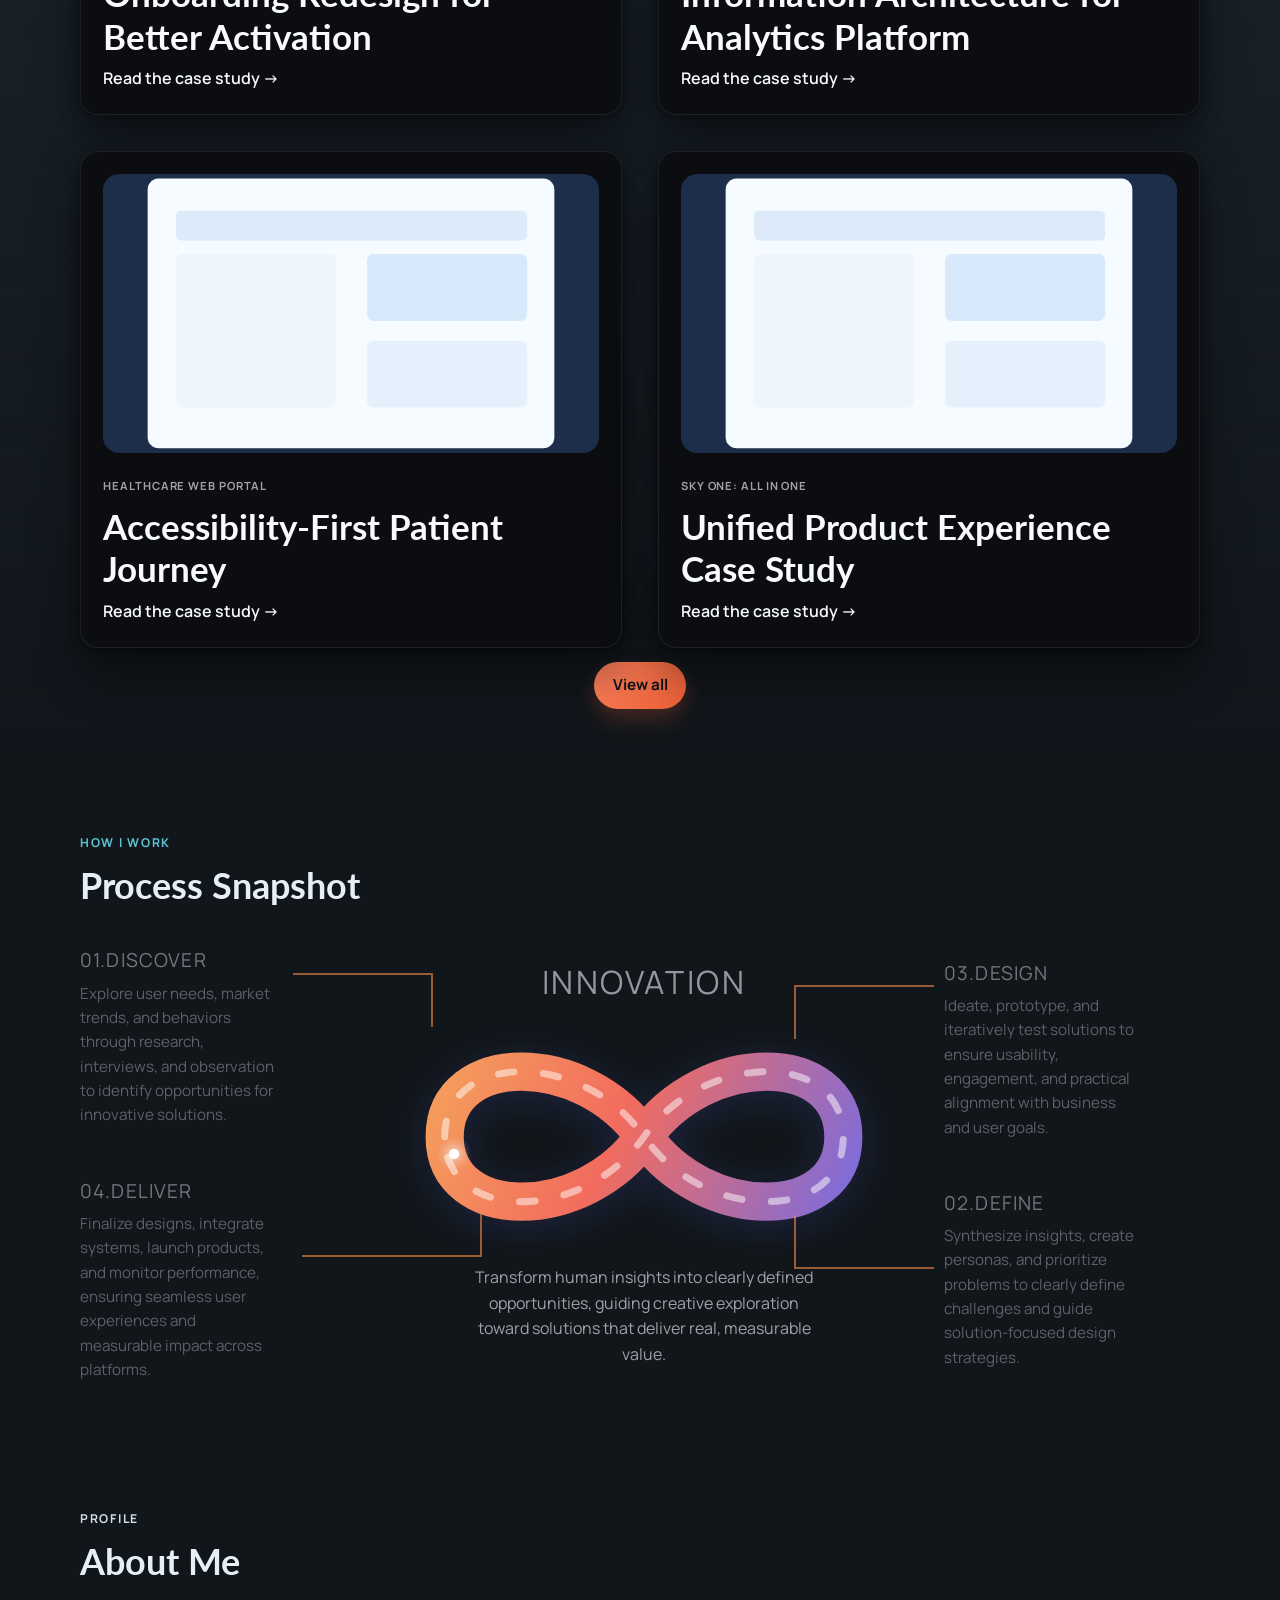
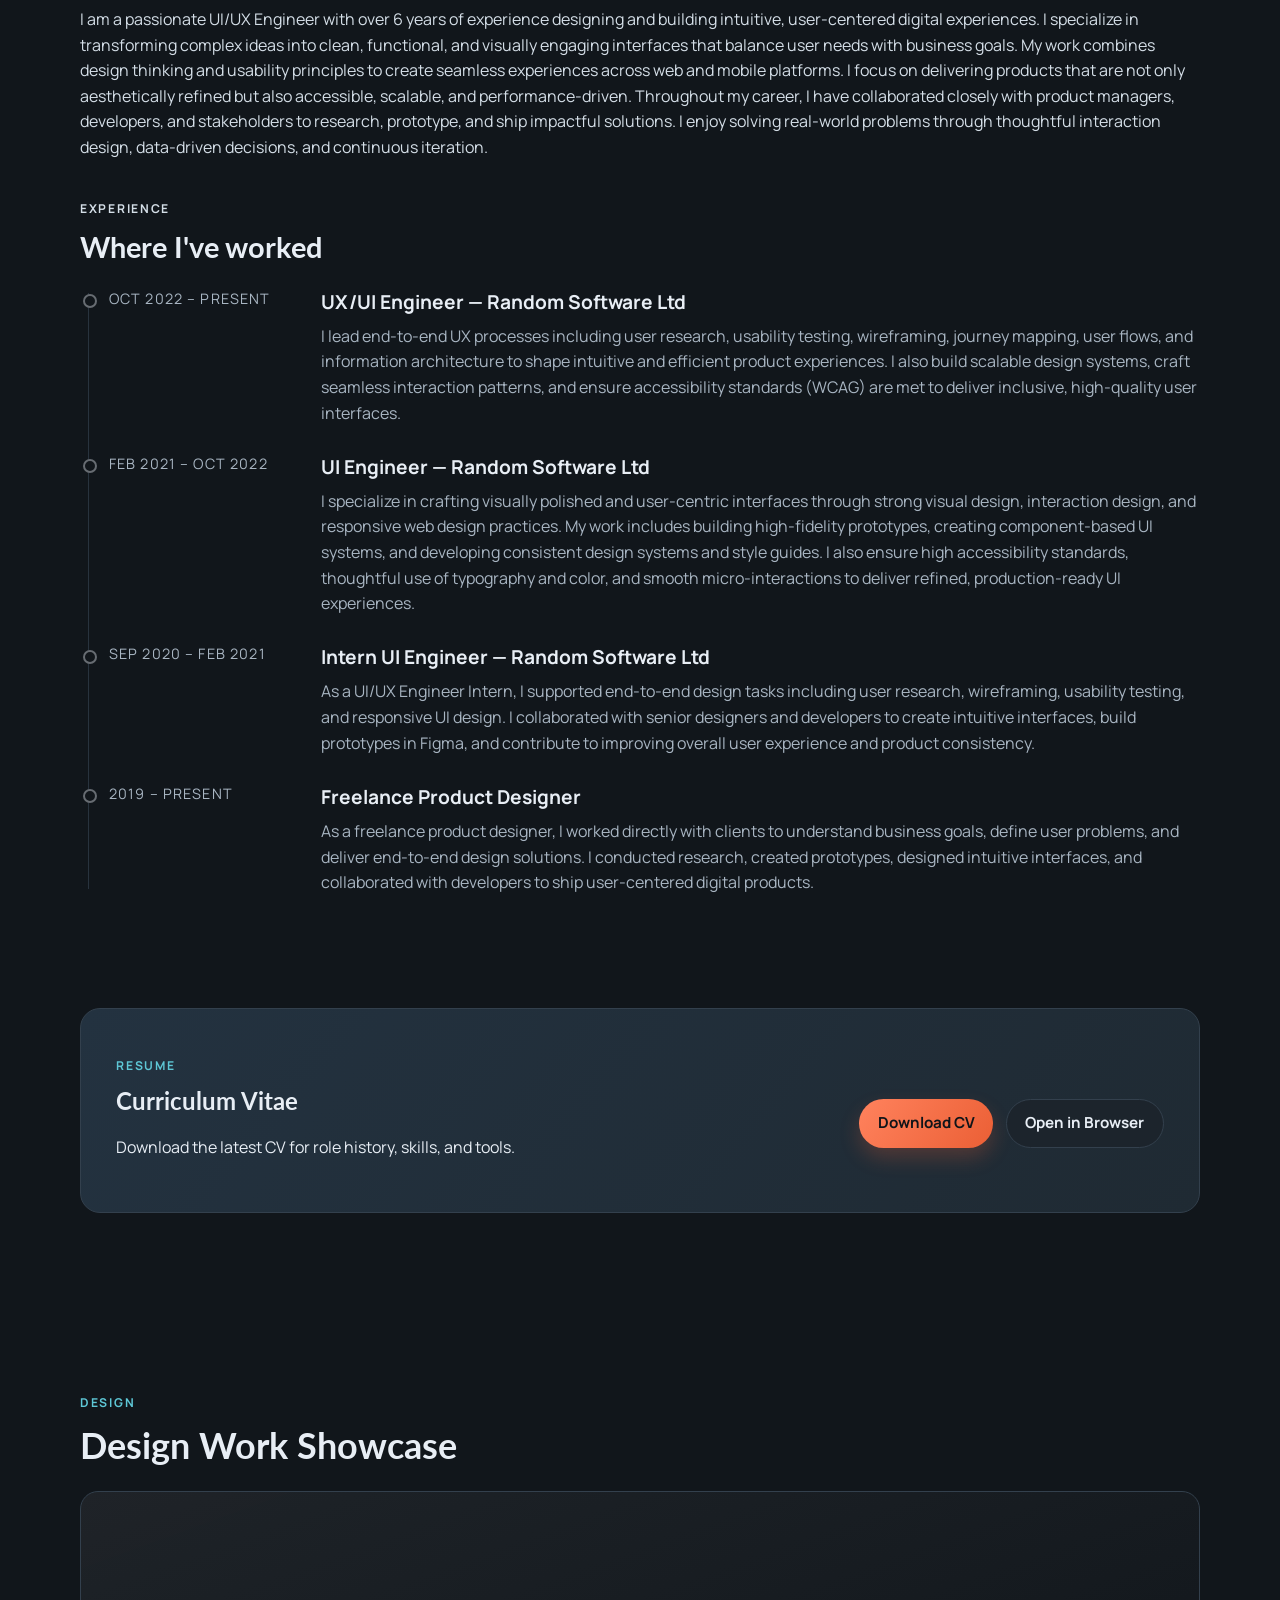
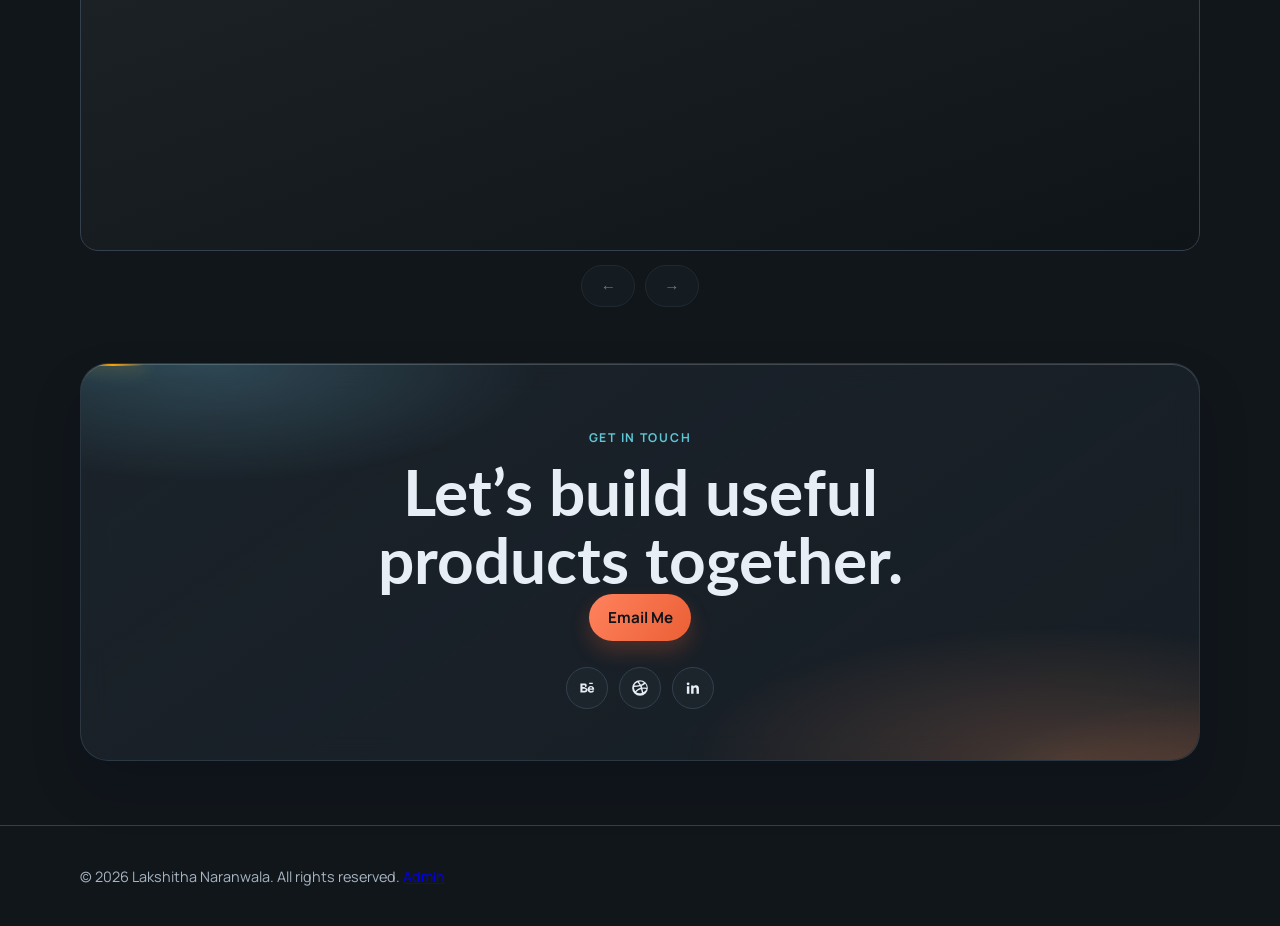
==== commit 1e88363e: "acse study chanfges index" ====
--- a/index.html
+++ b/index.html
@@ -200,17 +200,9 @@
             <p class="eyebrow">Selected Work</p>
             <h2>Case Studies</h2>
           </div>
-          <div class="study-carousel reveal" id="studyCarousel" aria-label="Case studies carousel">
-            <div class="study-window">
-              <div class="study-track" id="studyTrack"></div>
-            </div>
-            <div class="carousel-controls">
-              <button class="btn ghost carousel-btn" id="studyPrev" type="button" aria-label="Previous case studies">←</button>
-              <button class="btn ghost carousel-btn" id="studyNext" type="button" aria-label="Next case studies">→</button>
-            </div>
-            <div class="carousel-actions">
-              <a class="btn primary" href="case-studies.html">View all</a>
-            </div>
+          <div class="case-studies-stack reveal" id="caseStudyStack"></div>
+          <div class="carousel-actions">
+            <a class="btn primary" href="case-studies.html">View all</a>
           </div>
         </div>
       </section>
--- a/styles.css
+++ b/styles.css
@@ -506,6 +506,78 @@
   overflow: hidden;
 }
 
+.case-studies-stack {
+  display: grid;
+  grid-template-columns: repeat(2, minmax(0, 1fr));
+  gap: 2.2rem;
+  margin-top: 1.6rem;
+}
+
+.case-study-spotlight {
+  display: grid;
+  gap: 1.2rem;
+  padding: 1.4rem;
+  border-radius: 18px;
+  background: #ffffff;
+  border: 1px solid rgba(15, 23, 42, 0.08);
+  box-shadow: 0 24px 48px rgba(15, 23, 42, 0.08), 0 2px 12px rgba(15, 23, 42, 0.06);
+}
+
+.spotlight-media {
+  margin: 0;
+  border-radius: 16px;
+  overflow: hidden;
+}
+
+.spotlight-media img {
+  width: 100%;
+  aspect-ratio: 16 / 9;
+  object-fit: cover;
+  display: block;
+  box-shadow: 0 18px 30px rgba(15, 23, 42, 0.12);
+}
+
+.spotlight-content .tag {
+  background: transparent;
+  padding: 0;
+  color: rgba(15, 23, 42, 0.6);
+  letter-spacing: 0.08em;
+  text-transform: uppercase;
+  font-size: 0.7rem;
+  margin-bottom: 0.6rem;
+}
+
+.spotlight-content h3 {
+  font-size: clamp(1.6rem, 2.8vw, 2.2rem);
+  margin: 0 0 0.6rem;
+  color: #0f172a;
+}
+
+.spotlight-content a {
+  color: #0f172a;
+  font-weight: 600;
+  text-decoration: none;
+}
+
+html[data-theme='dark'] .case-study-spotlight {
+  background: #0b0d11;
+  border: 1px solid rgba(255, 255, 255, 0.08);
+  box-shadow: 0 24px 48px rgba(0, 0, 0, 0.45), 0 2px 12px rgba(0, 0, 0, 0.4);
+}
+
+html[data-theme='dark'] .spotlight-media img {
+  box-shadow: 0 18px 30px rgba(0, 0, 0, 0.55);
+}
+
+html[data-theme='dark'] .spotlight-content .tag {
+  color: rgba(255, 255, 255, 0.62);
+}
+
+html[data-theme='dark'] .spotlight-content h3,
+html[data-theme='dark'] .spotlight-content a {
+  color: #f8fafc;
+}
+
 .study-track {
   display: flex;
   gap: 1rem;
@@ -884,6 +956,10 @@
 }
 
 @media (max-width: 900px) {
+  .case-studies-stack {
+    grid-template-columns: 1fr;
+  }
+
   .principles-list {
     grid-template-columns: repeat(2, minmax(0, 1fr));
   }
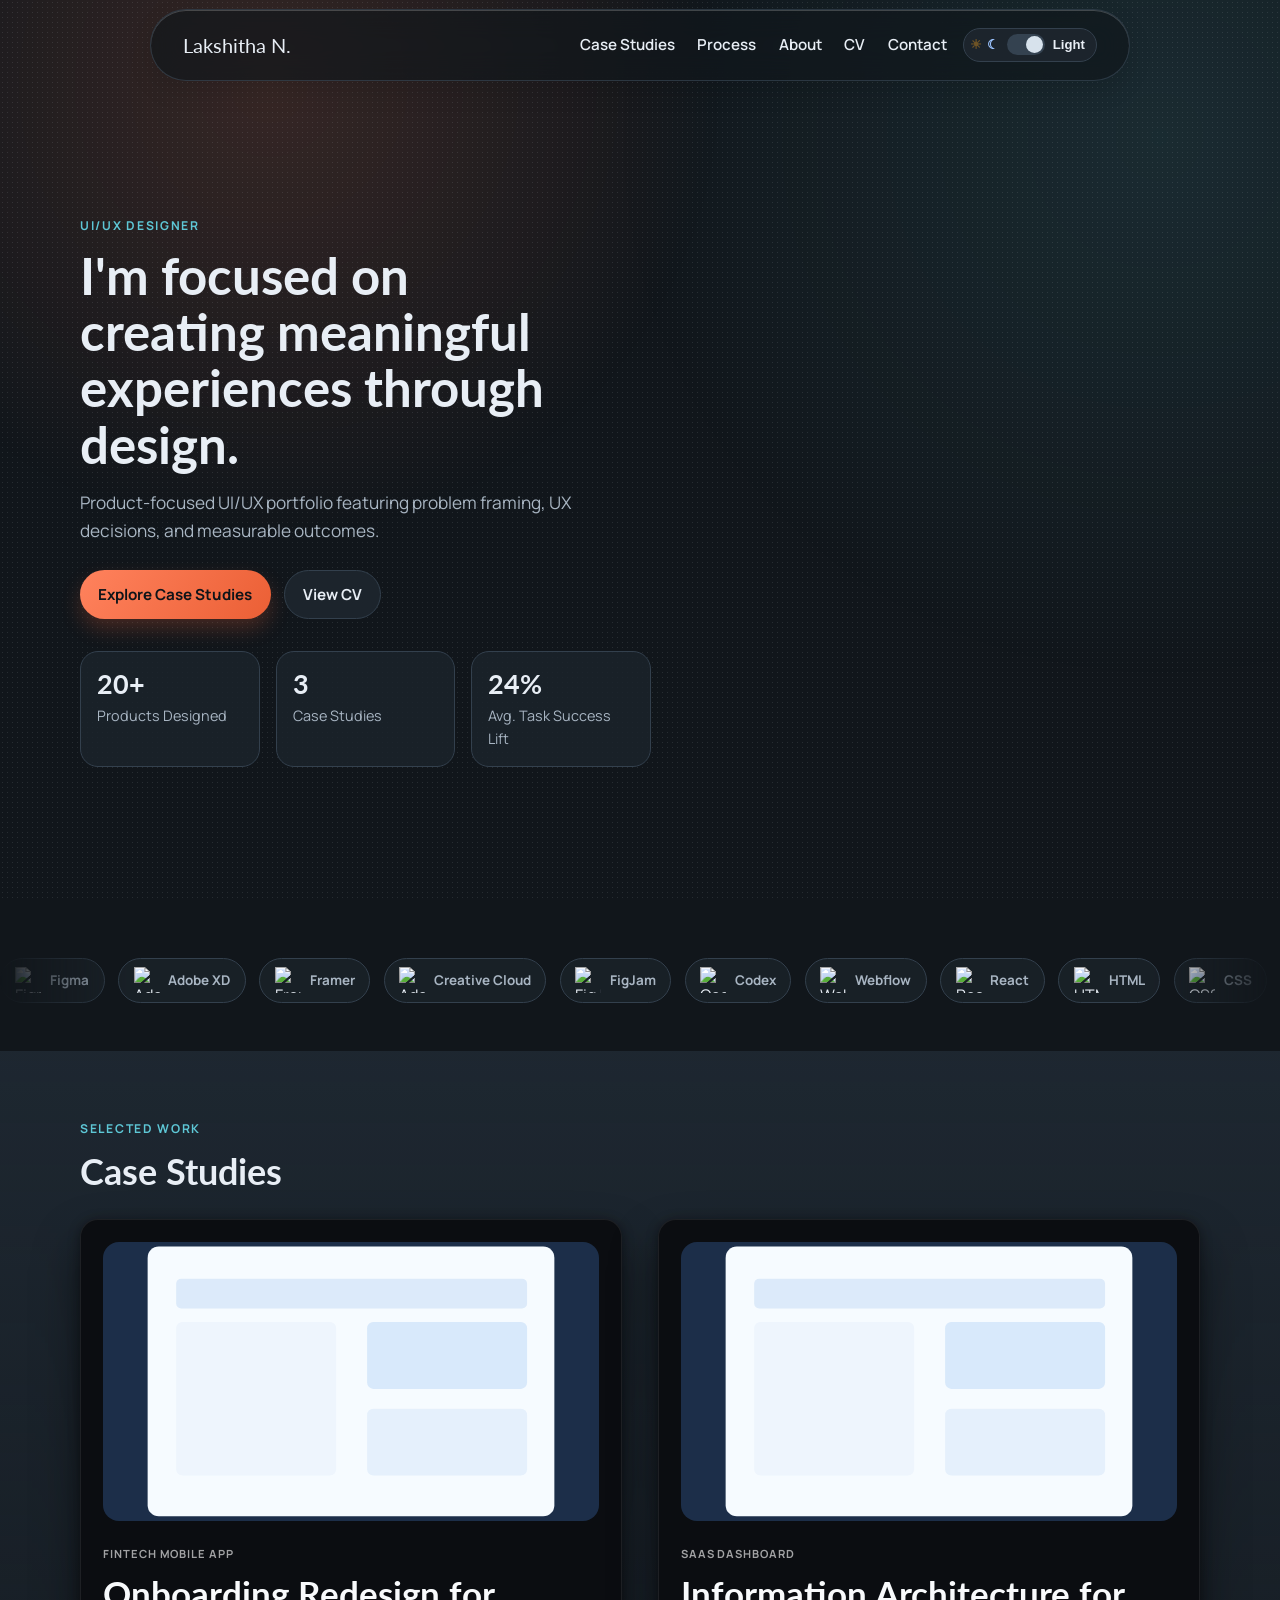
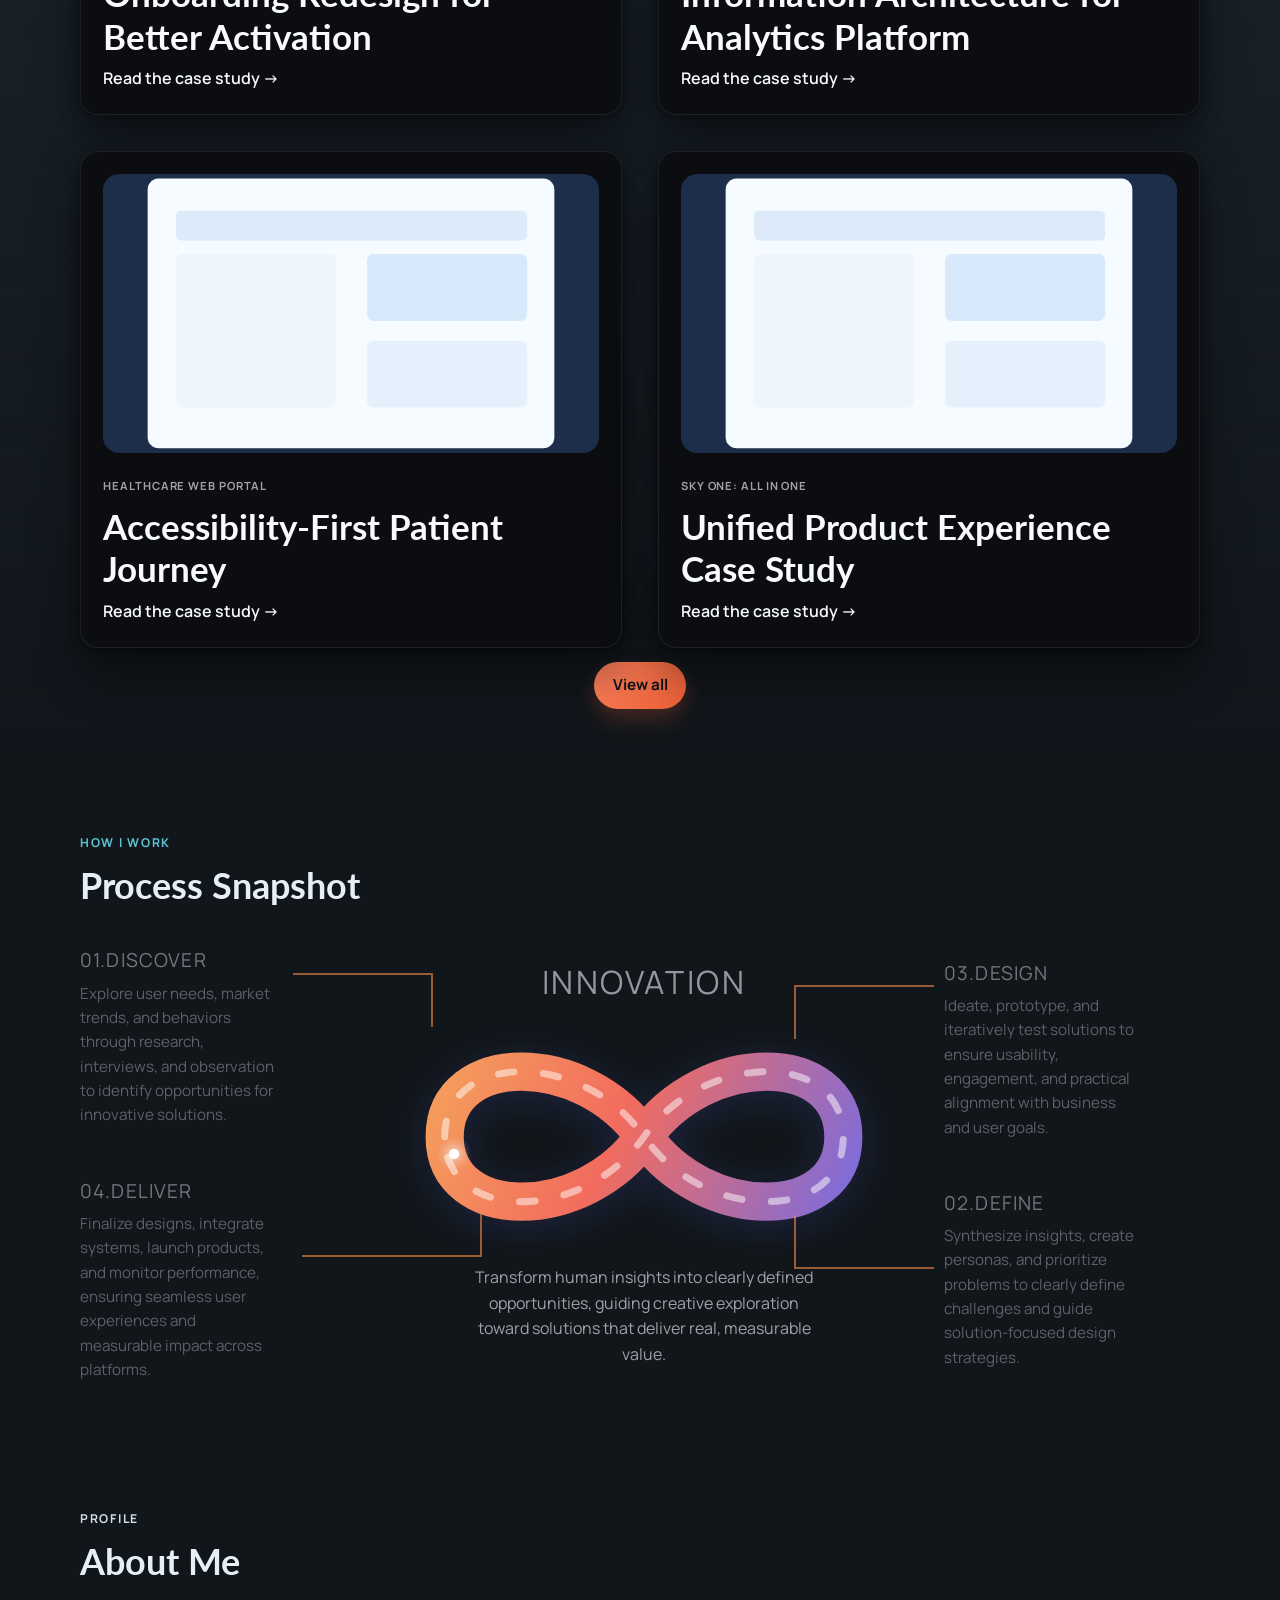
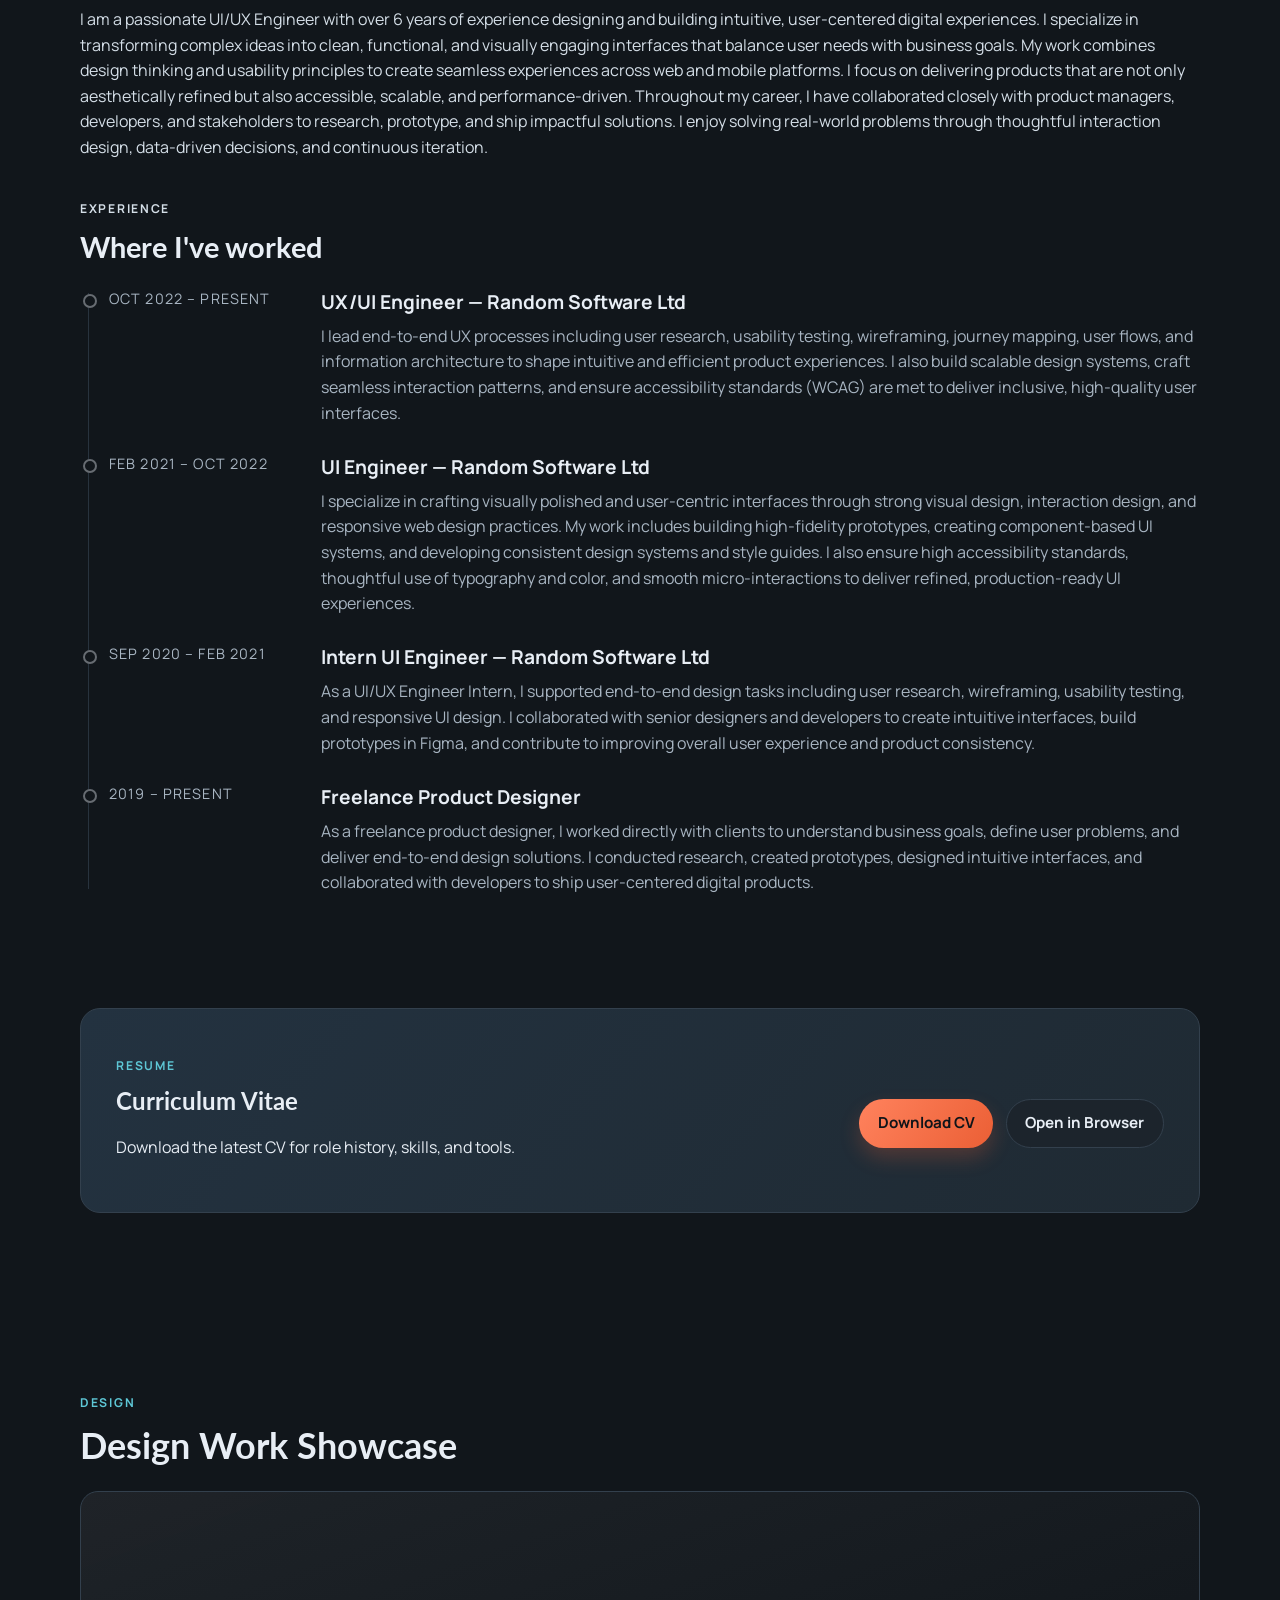
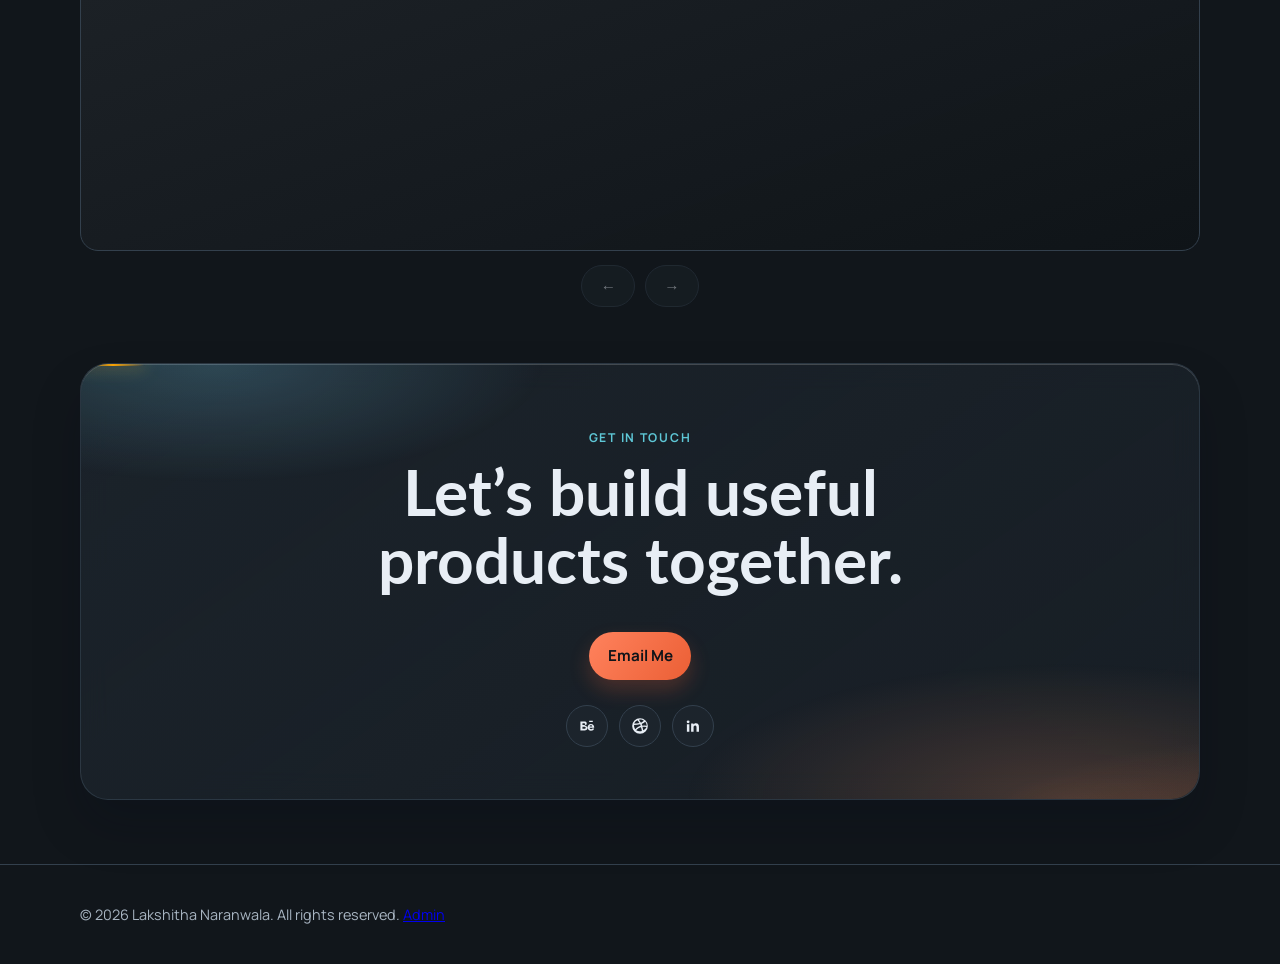
==== commit 303f67e6: "email button" ====
--- a/index.html
+++ b/index.html
@@ -375,7 +375,7 @@
       <section class="contact container reveal" id="contact">
         <p class="eyebrow">Get in Touch</p>
         <h2>Let’s build useful products together.</h2>
-        <a class="btn primary" href="mailto:youremail@example.com">Email Me</a>
+        <a class="btn primary contact-cta-btn" href="mailto:lakshithaux@gmail.com">Email Me</a>
         <div class="social-row" aria-label="Social profiles">
           <a
             class="social-link"
--- a/styles.css
+++ b/styles.css
@@ -1328,7 +1328,7 @@
 }
 
 .contact-cta-btn {
-  margin-top: 1.4rem;
+  margin-top: 2.4rem;
 }
 
 .social-link {
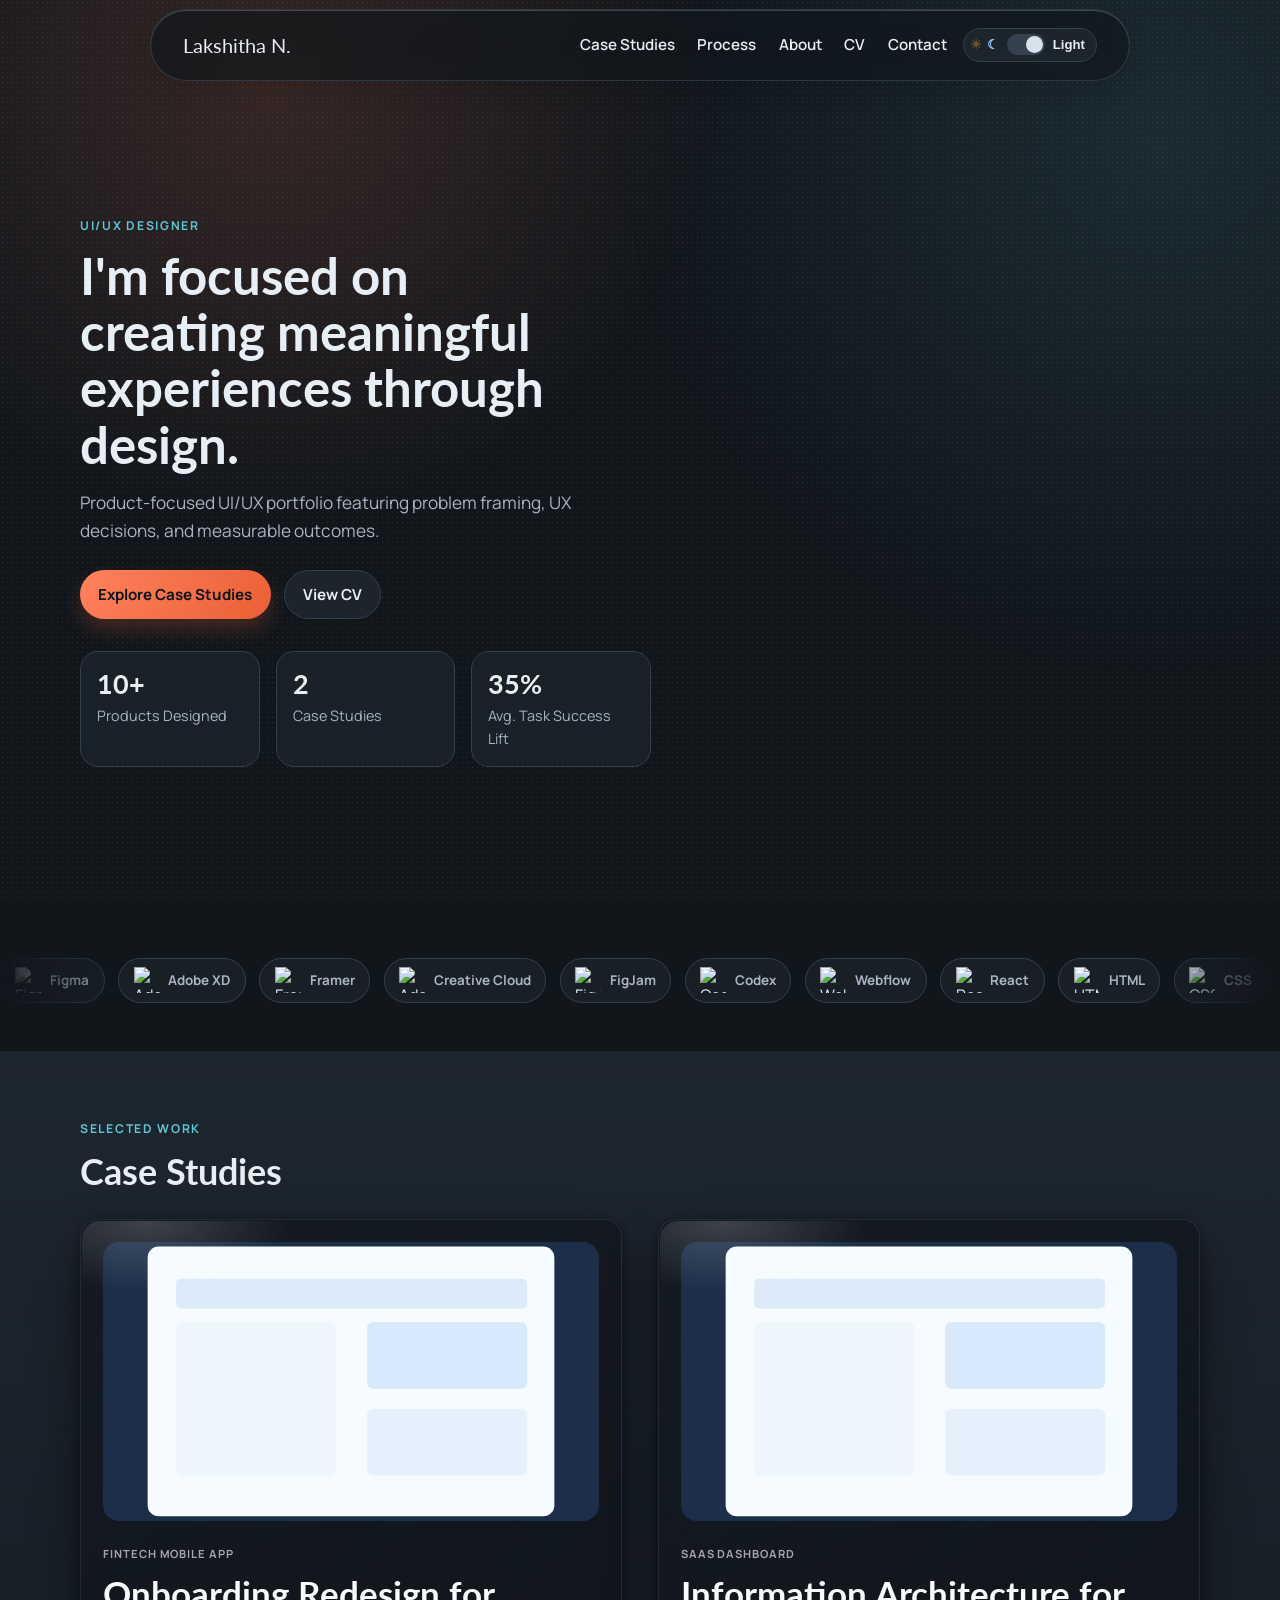
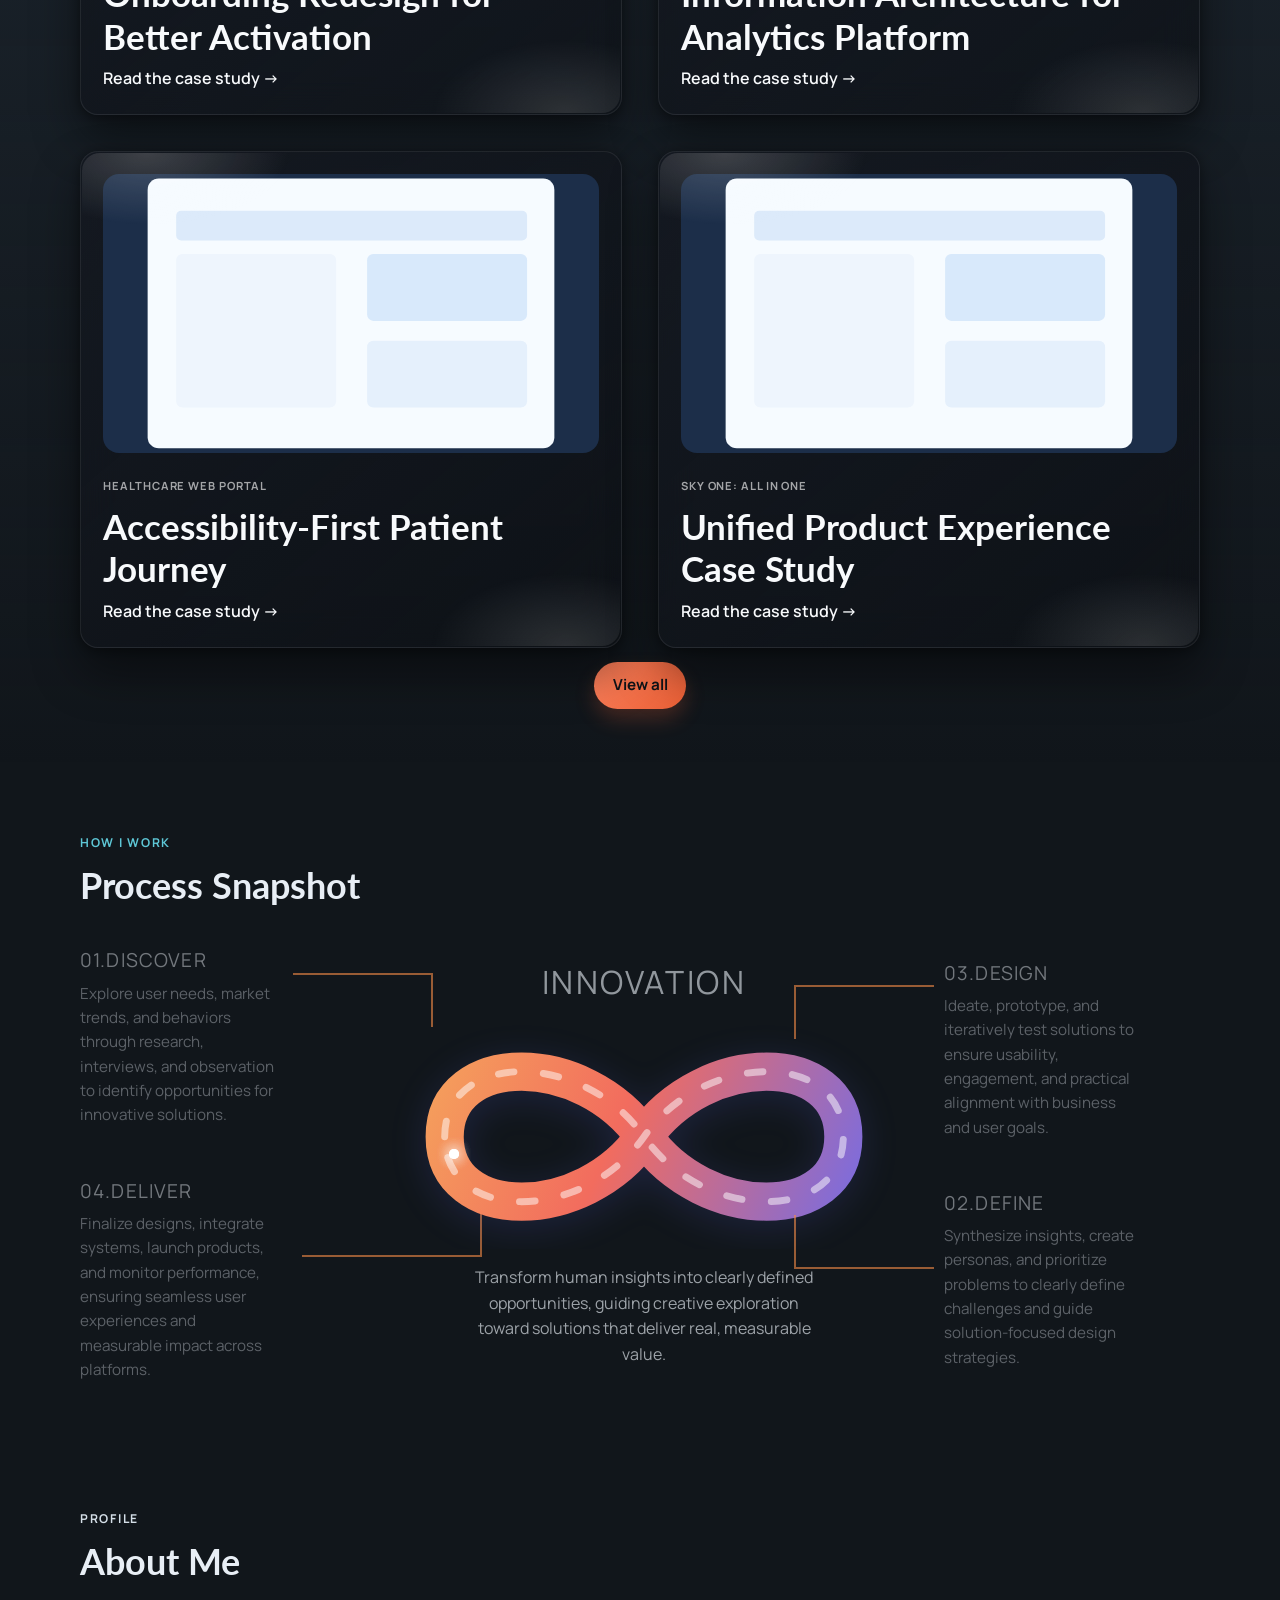
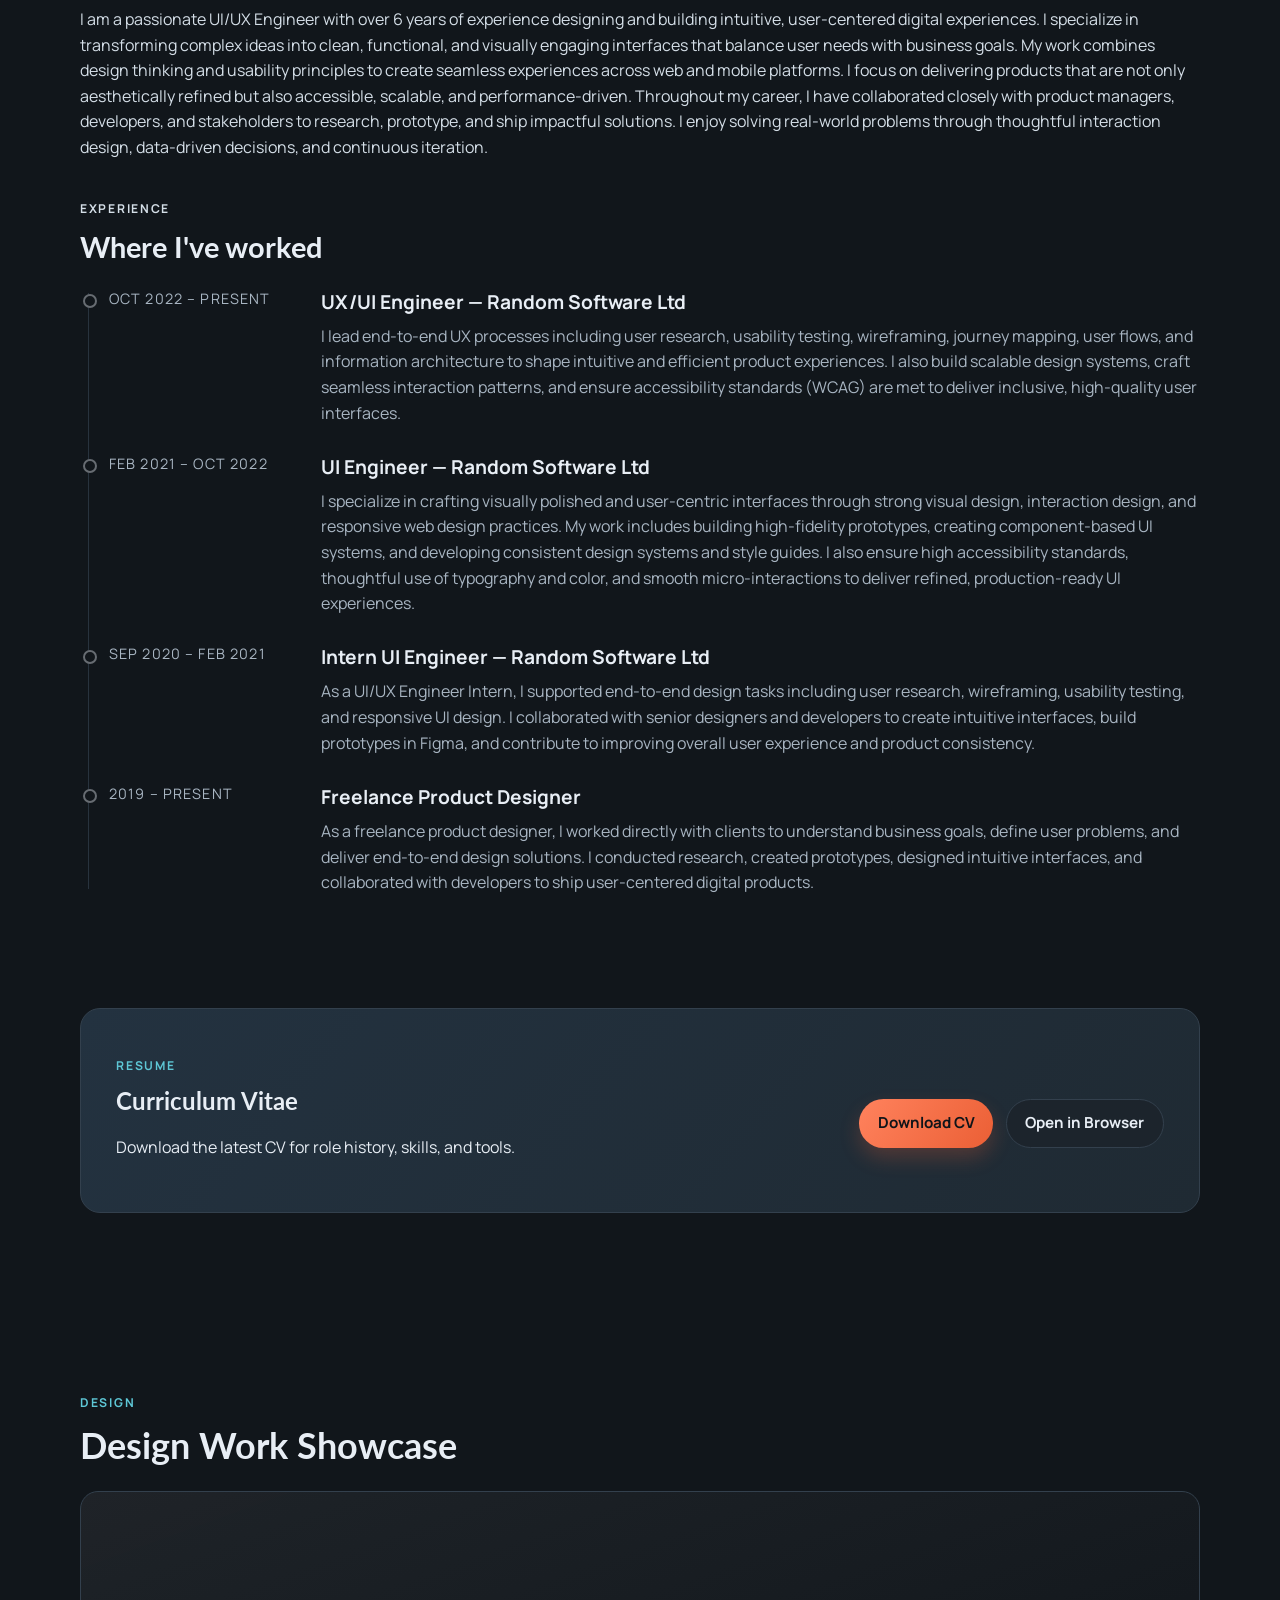
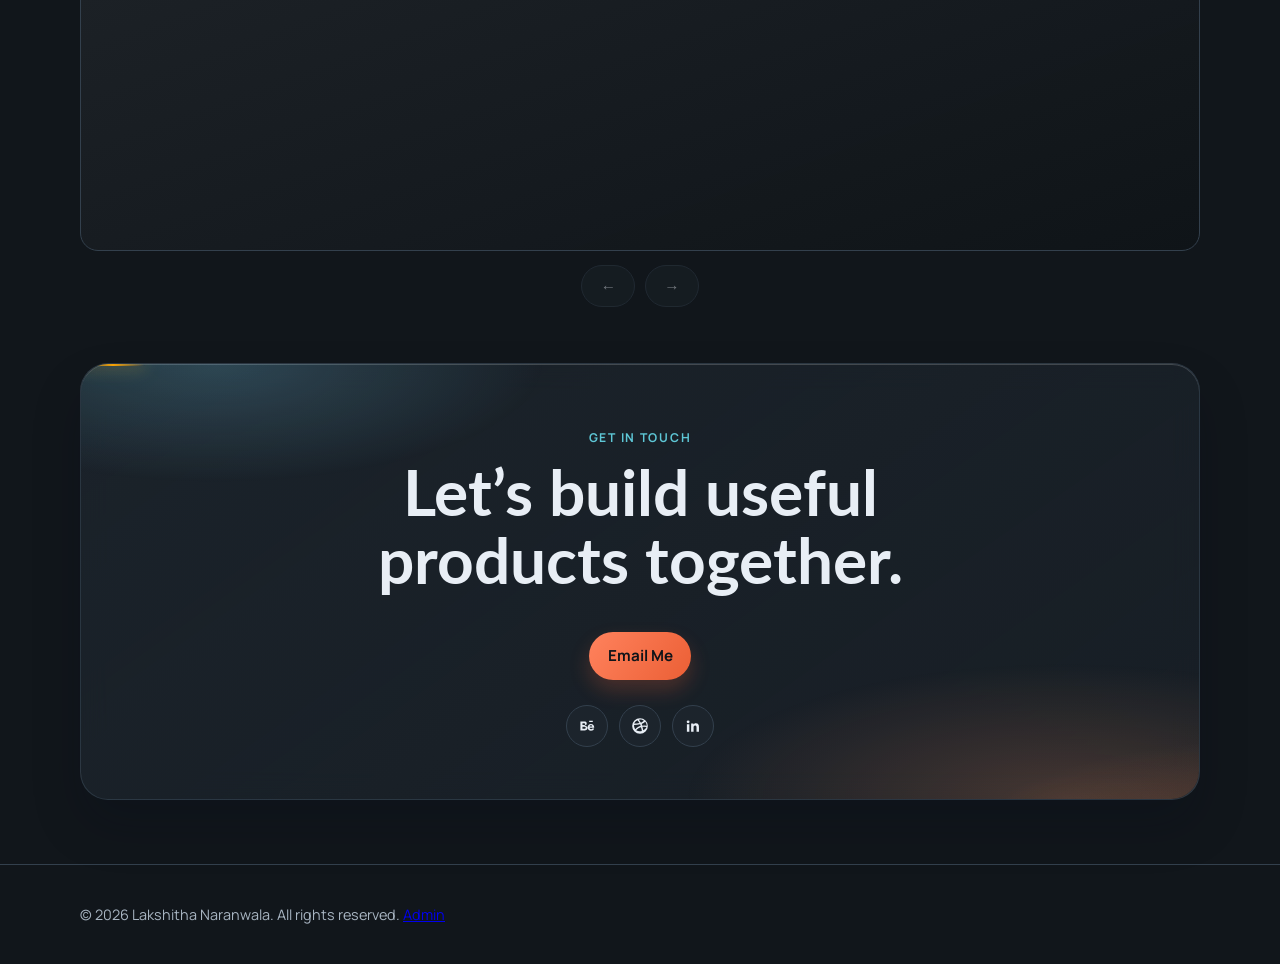
==== commit beb538db: "card glass" ====
--- a/index.html
+++ b/index.html
@@ -61,15 +61,15 @@
             </div>
             <div class="hero-stats">
               <article>
-                <h3>20+</h3>
+                <h3>10+</h3>
                 <p>Products Designed</p>
               </article>
               <article>
-                <h3>3</h3>
+                <h3>2</h3>
                 <p>Case Studies</p>
               </article>
               <article>
-                <h3>24%</h3>
+                <h3>35%</h3>
                 <p>Avg. Task Success Lift</p>
               </article>
             </div>
--- a/styles.css
+++ b/styles.css
@@ -518,9 +518,23 @@
   gap: 1.2rem;
   padding: 1.4rem;
   border-radius: 18px;
-  background: #ffffff;
+  background: linear-gradient(140deg, rgba(255, 255, 255, 0.82), rgba(255, 255, 255, 0.48));
   border: 1px solid rgba(15, 23, 42, 0.08);
   box-shadow: 0 24px 48px rgba(15, 23, 42, 0.08), 0 2px 12px rgba(15, 23, 42, 0.06);
+  backdrop-filter: blur(18px) saturate(1.2);
+  -webkit-backdrop-filter: blur(18px) saturate(1.2);
+  position: relative;
+  overflow: hidden;
+}
+
+.case-study-spotlight::after {
+  content: '';
+  position: absolute;
+  inset: 1px;
+  border-radius: inherit;
+  background: radial-gradient(240px 120px at 12% 0%, rgba(255, 255, 255, 0.65), transparent 60%),
+    radial-gradient(220px 120px at 90% 100%, rgba(255, 255, 255, 0.35), transparent 62%);
+  pointer-events: none;
 }
 
 .spotlight-media {
@@ -560,9 +574,14 @@
 }
 
 html[data-theme='dark'] .case-study-spotlight {
-  background: #0b0d11;
+  background: linear-gradient(140deg, rgba(20, 24, 32, 0.82), rgba(12, 14, 18, 0.55));
   border: 1px solid rgba(255, 255, 255, 0.08);
   box-shadow: 0 24px 48px rgba(0, 0, 0, 0.45), 0 2px 12px rgba(0, 0, 0, 0.4);
+}
+
+html[data-theme='dark'] .case-study-spotlight::after {
+  background: radial-gradient(240px 120px at 12% 0%, rgba(255, 255, 255, 0.18), transparent 60%),
+    radial-gradient(220px 120px at 90% 100%, rgba(255, 255, 255, 0.12), transparent 62%);
 }
 
 html[data-theme='dark'] .spotlight-media img {
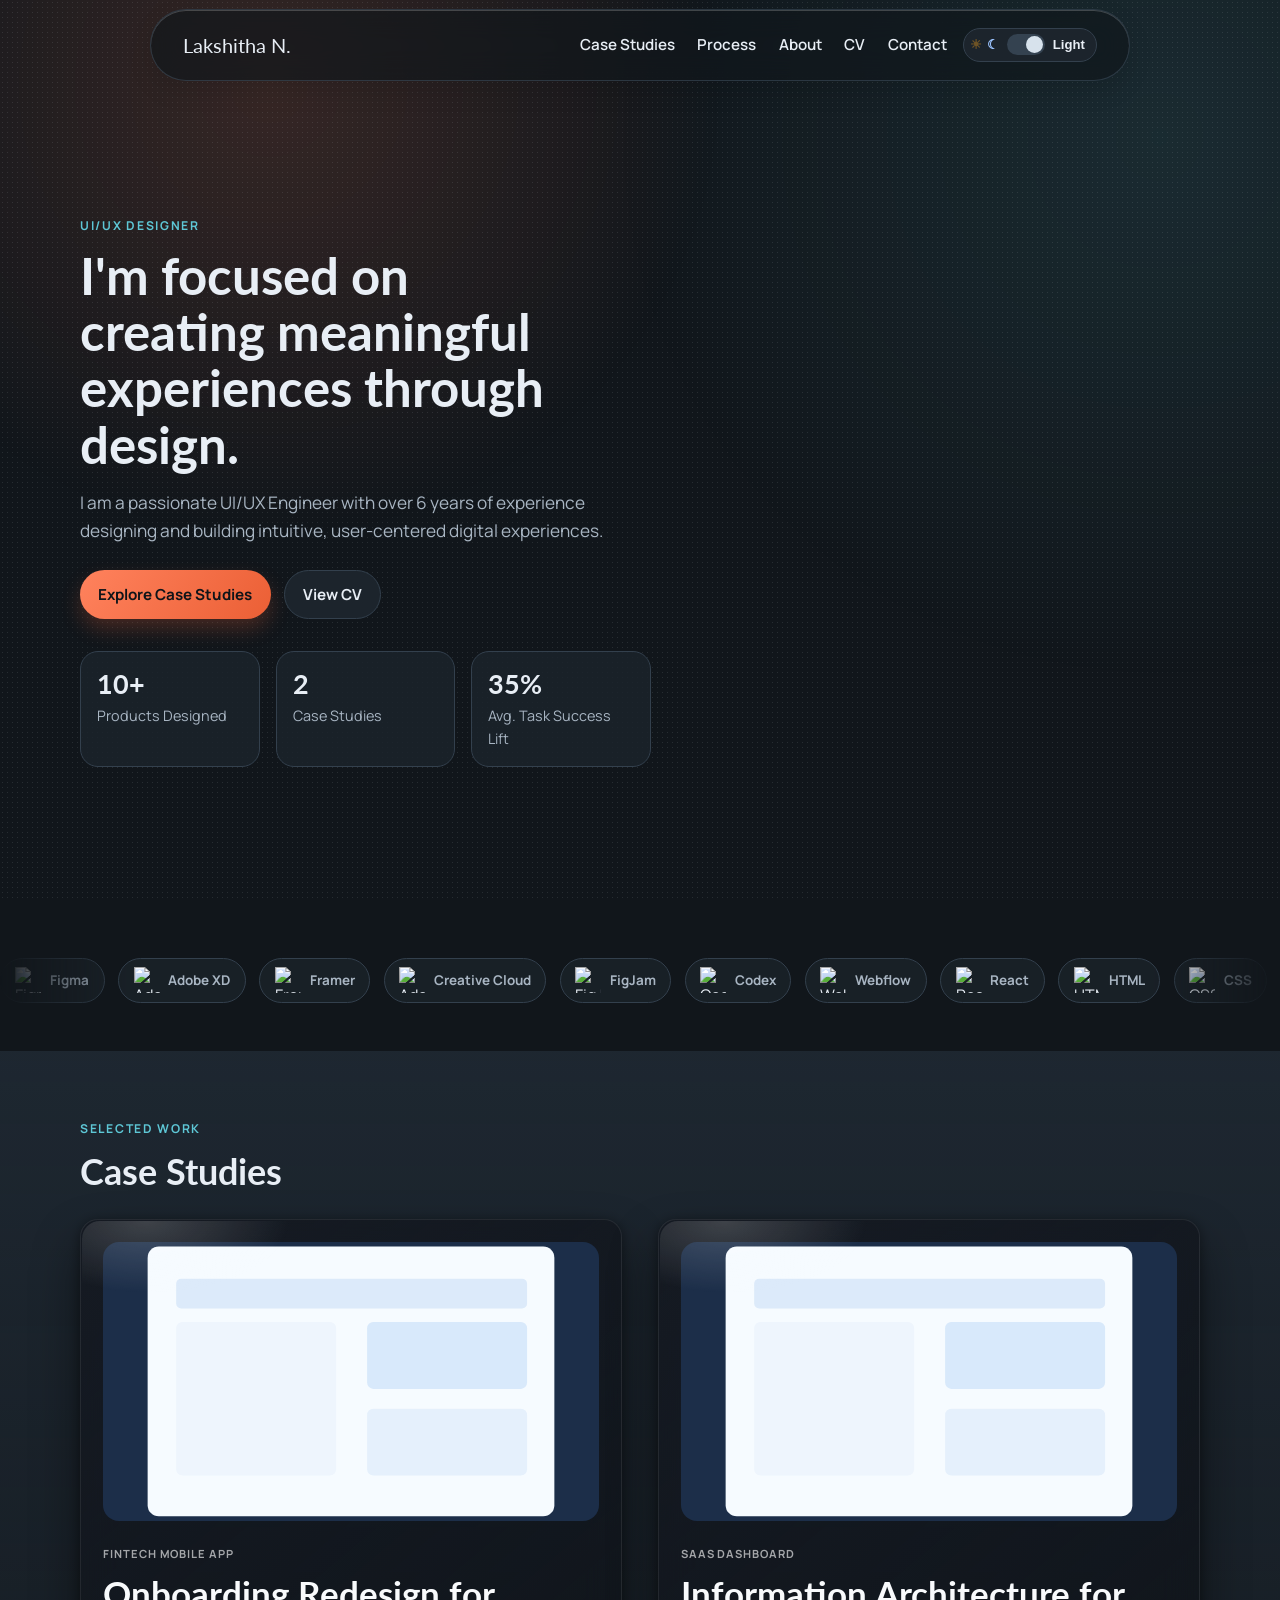
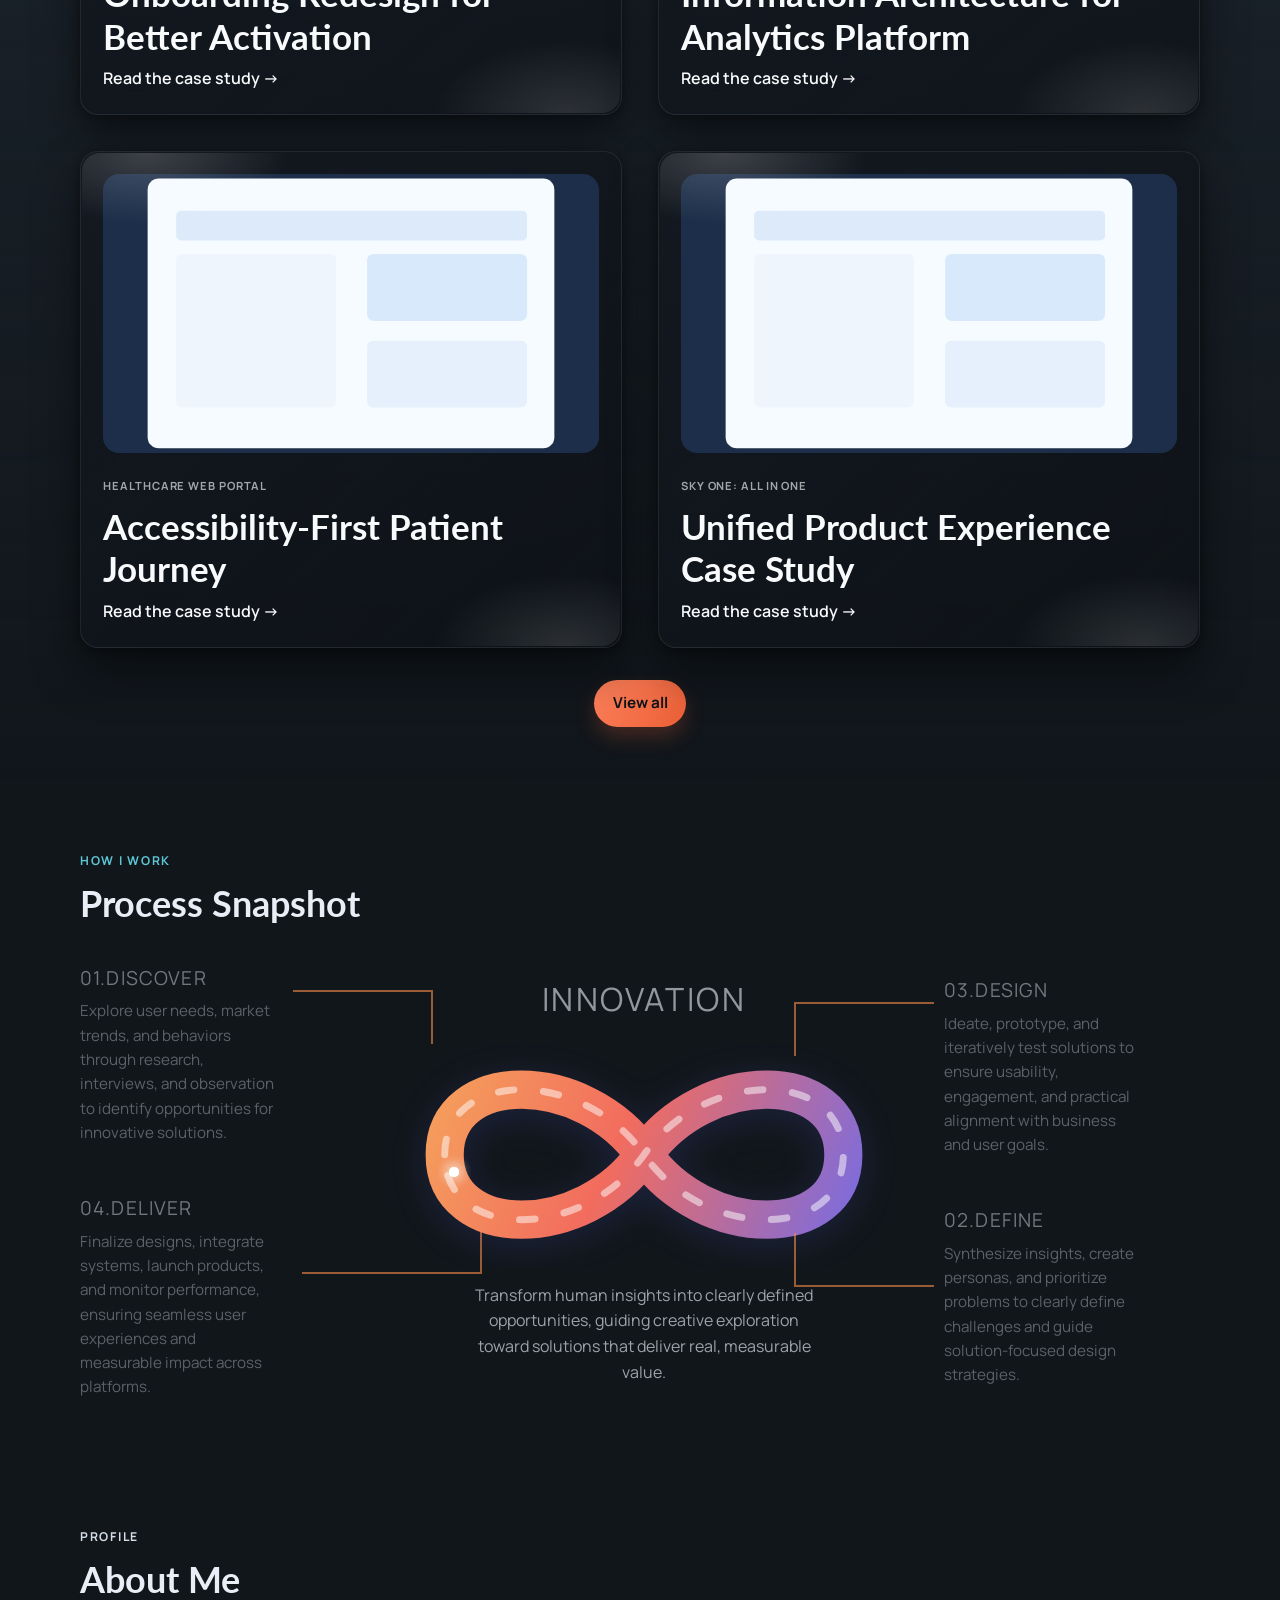
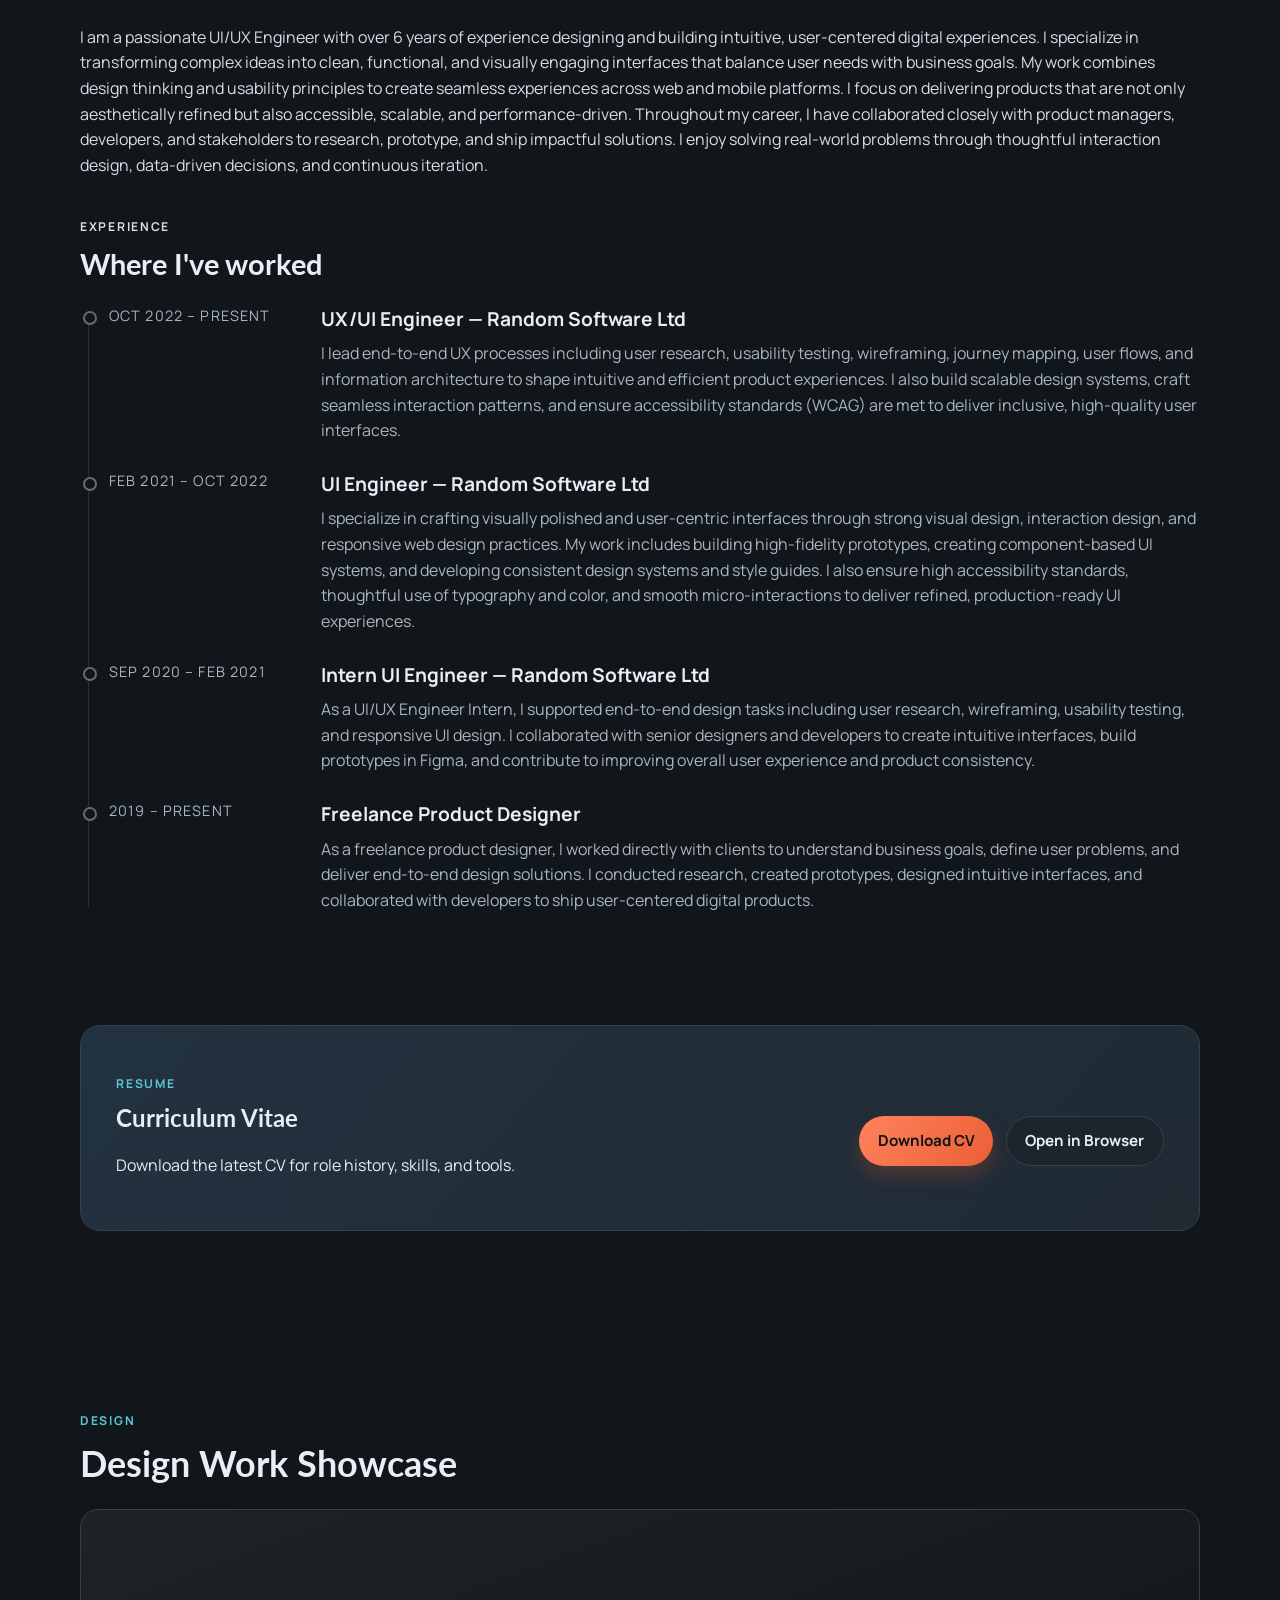
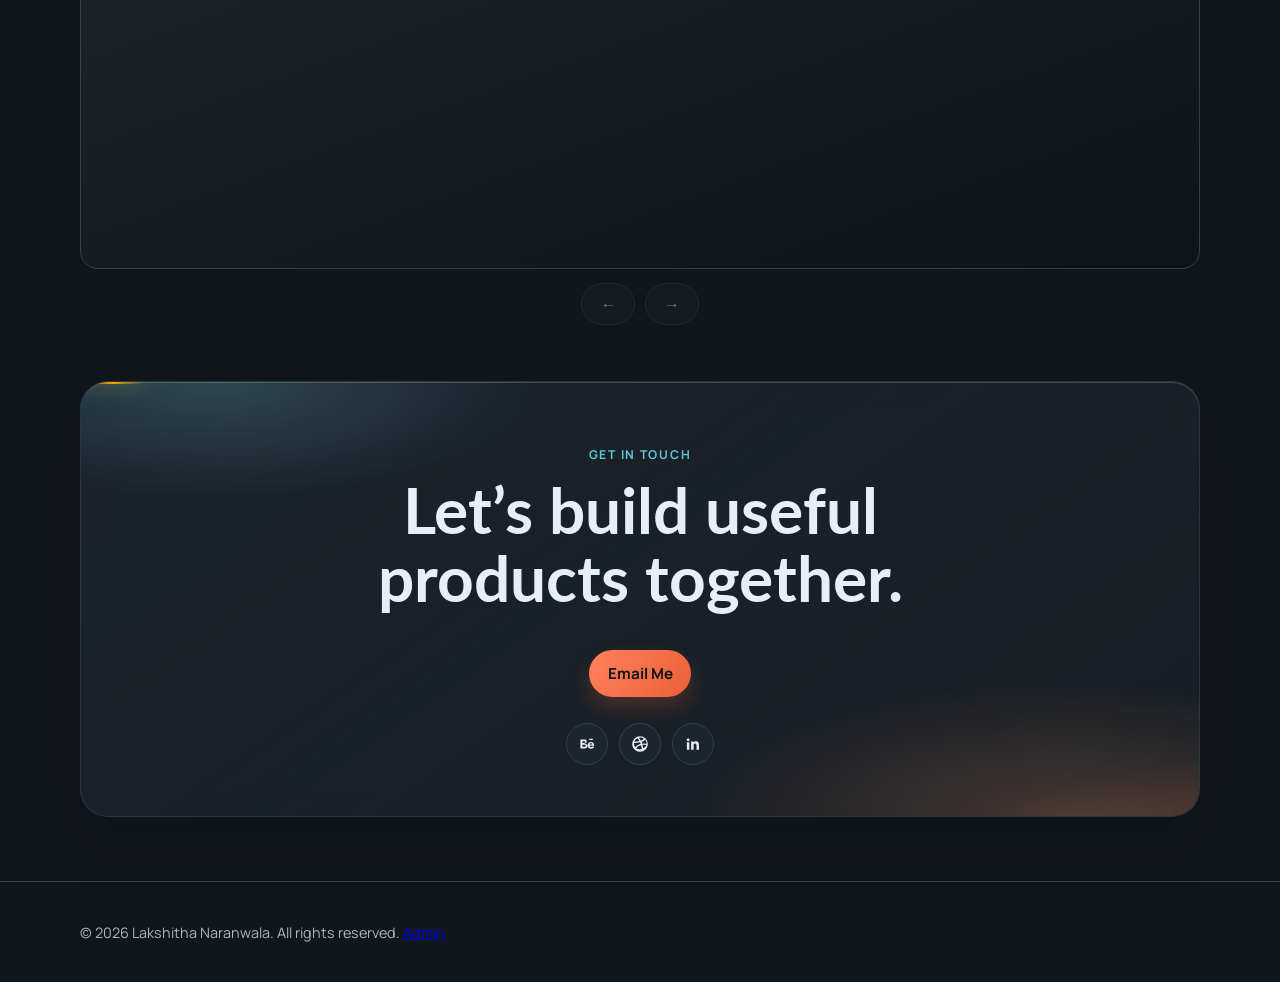
==== commit 5bd4dd14: "intro" ====
--- a/index.html
+++ b/index.html
@@ -53,7 +53,7 @@
               I'm focused on creating meaningful experiences through design.
             </h1>
             <p class="hero-copy">
-              Product-focused UI/UX portfolio featuring problem framing, UX decisions, and measurable outcomes.
+              I am a passionate UI/UX Engineer with over 6 years of experience designing and building intuitive, user-centered digital experiences.
             </p>
             <div class="hero-actions">
               <a class="btn primary" href="#work">Explore Case Studies</a>
--- a/styles.css
+++ b/styles.css
@@ -621,6 +621,10 @@
   justify-content: center;
 }
 
+.case-studies .carousel-actions {
+  margin-top: 2rem;
+}
+
 .carousel-btn {
   min-width: 52px;
 }
